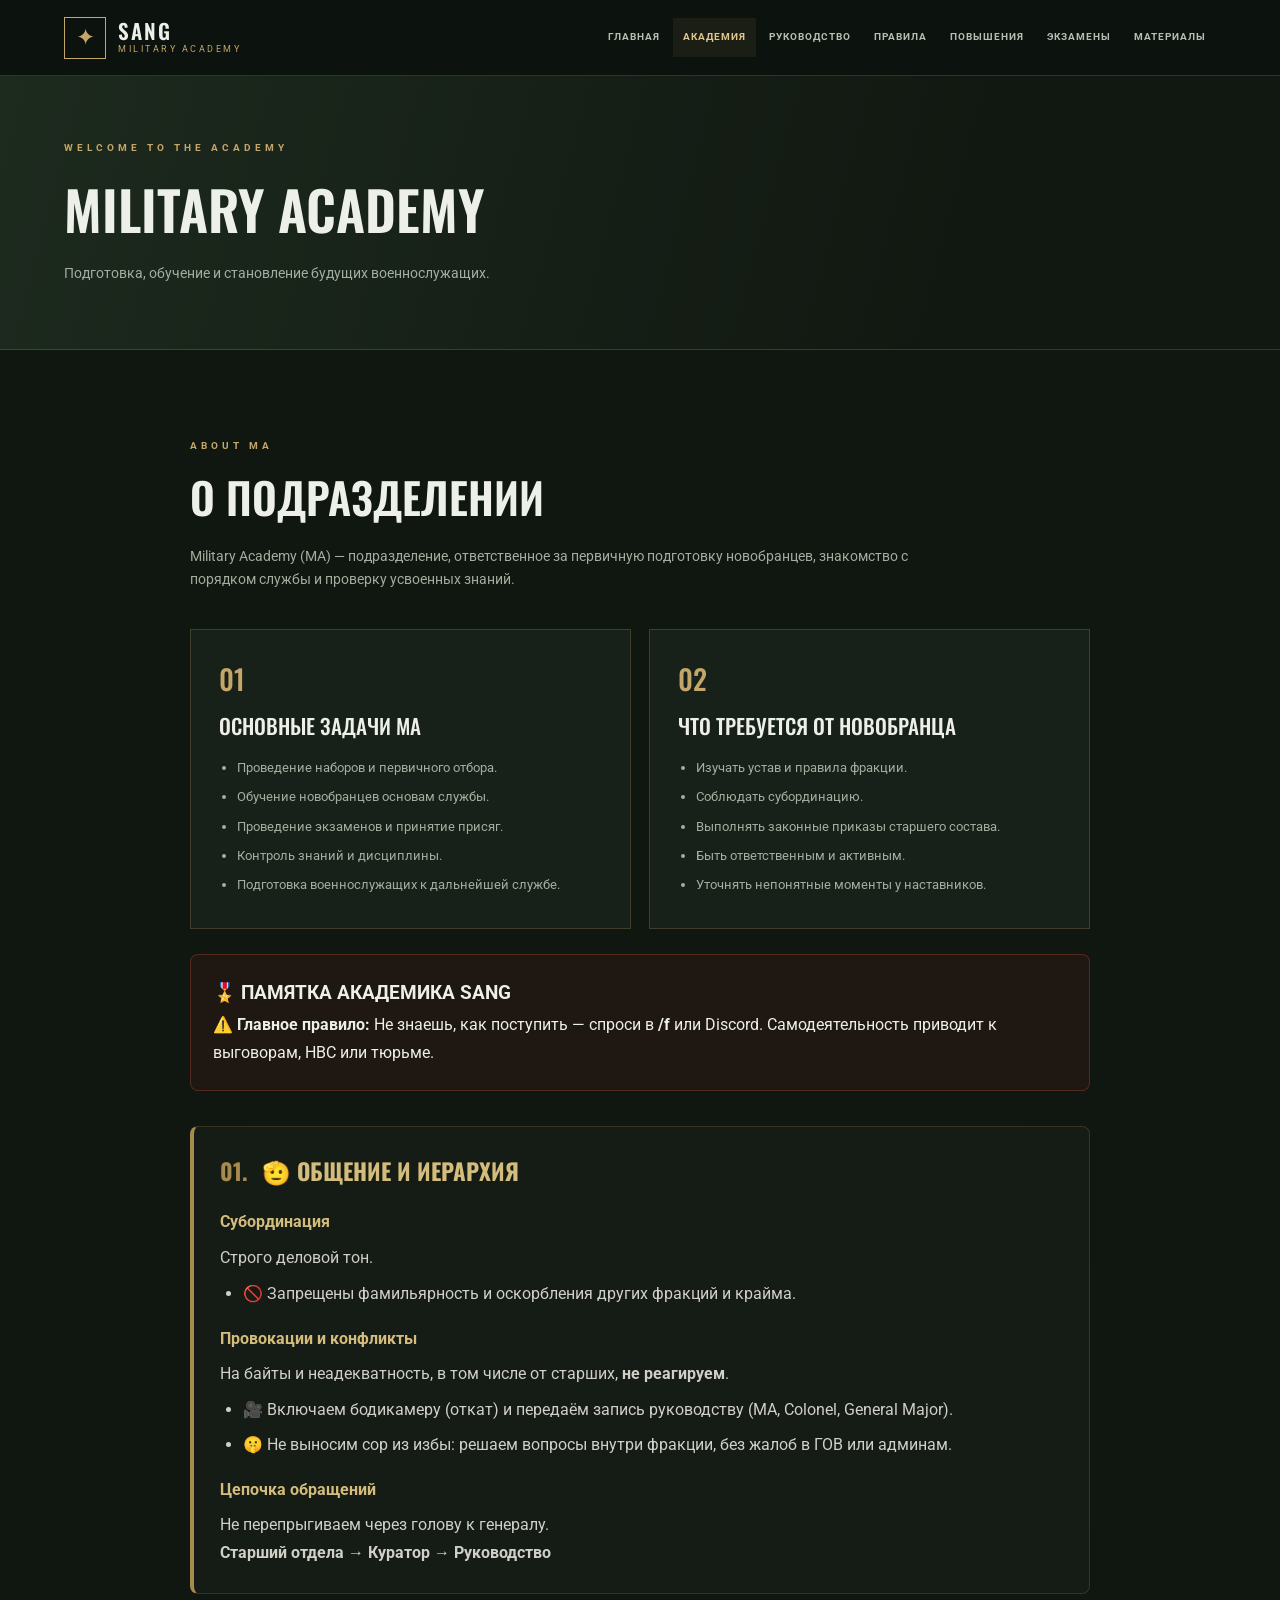
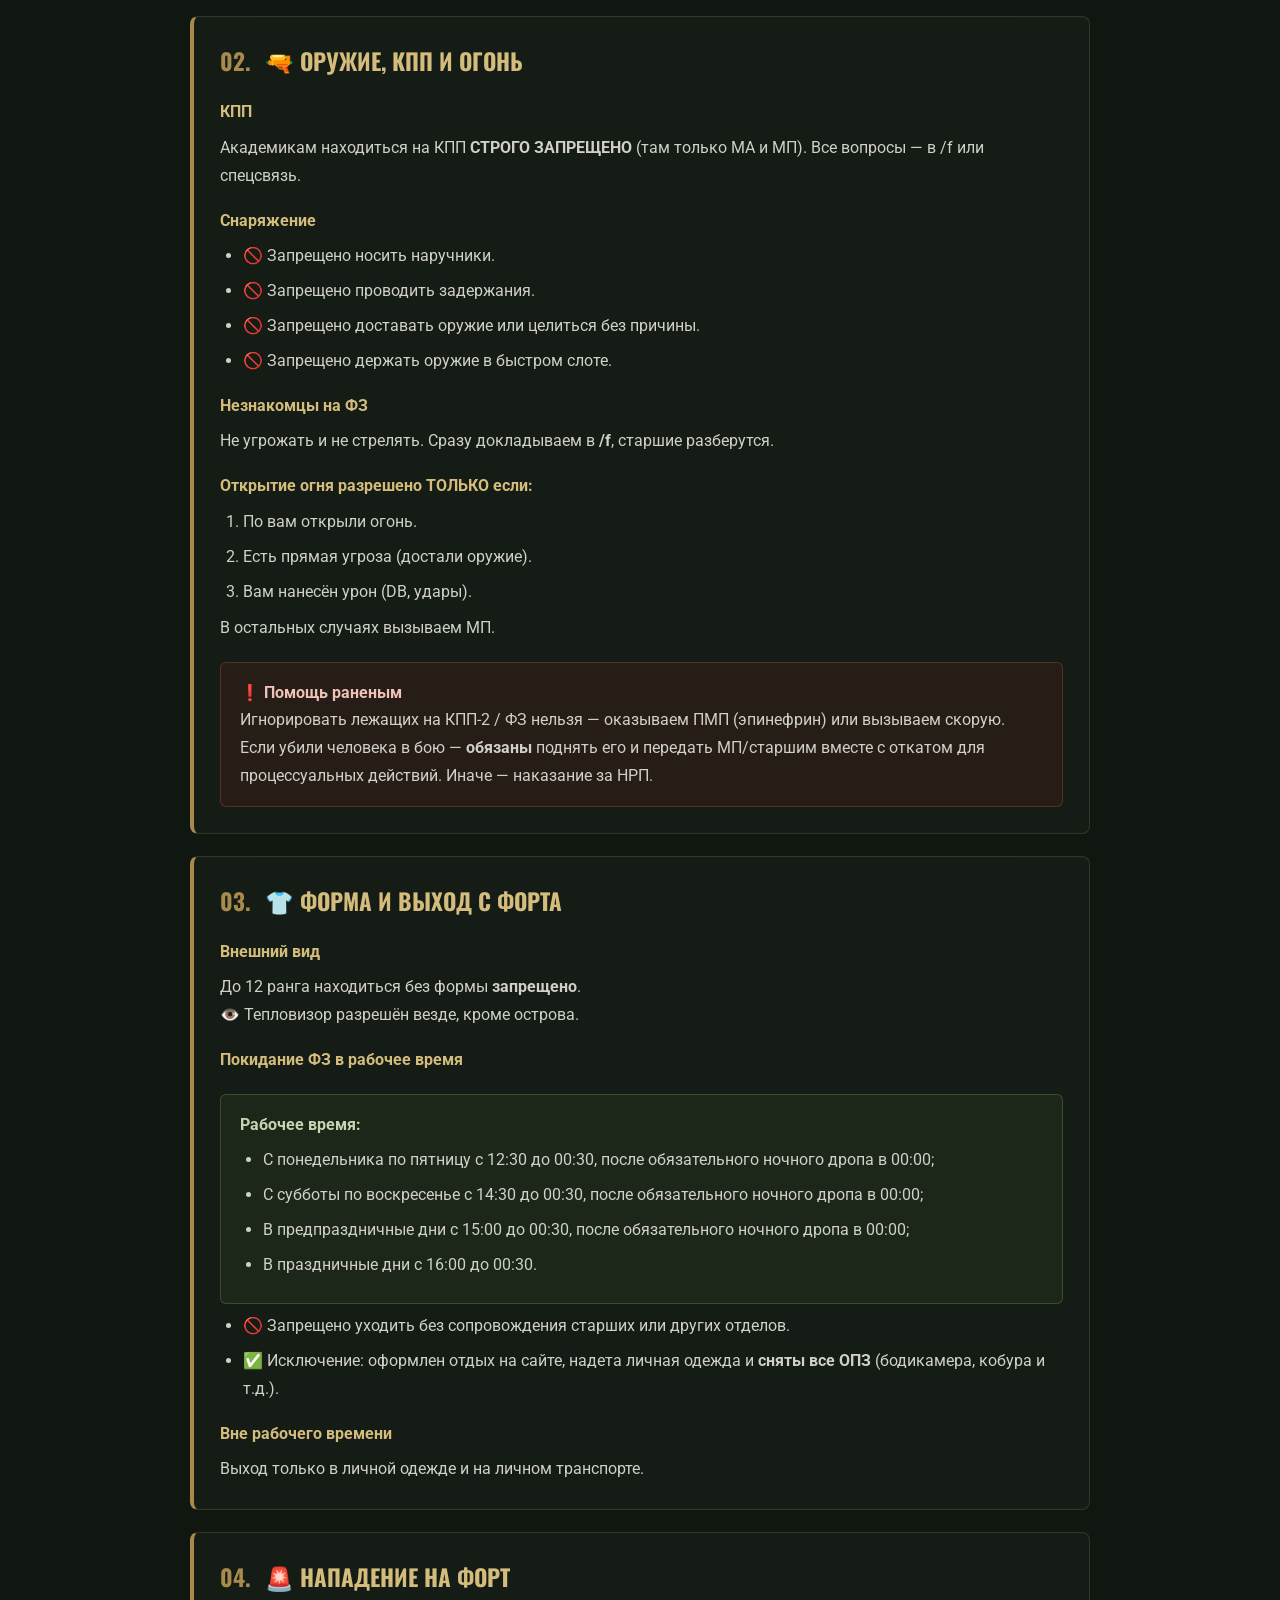
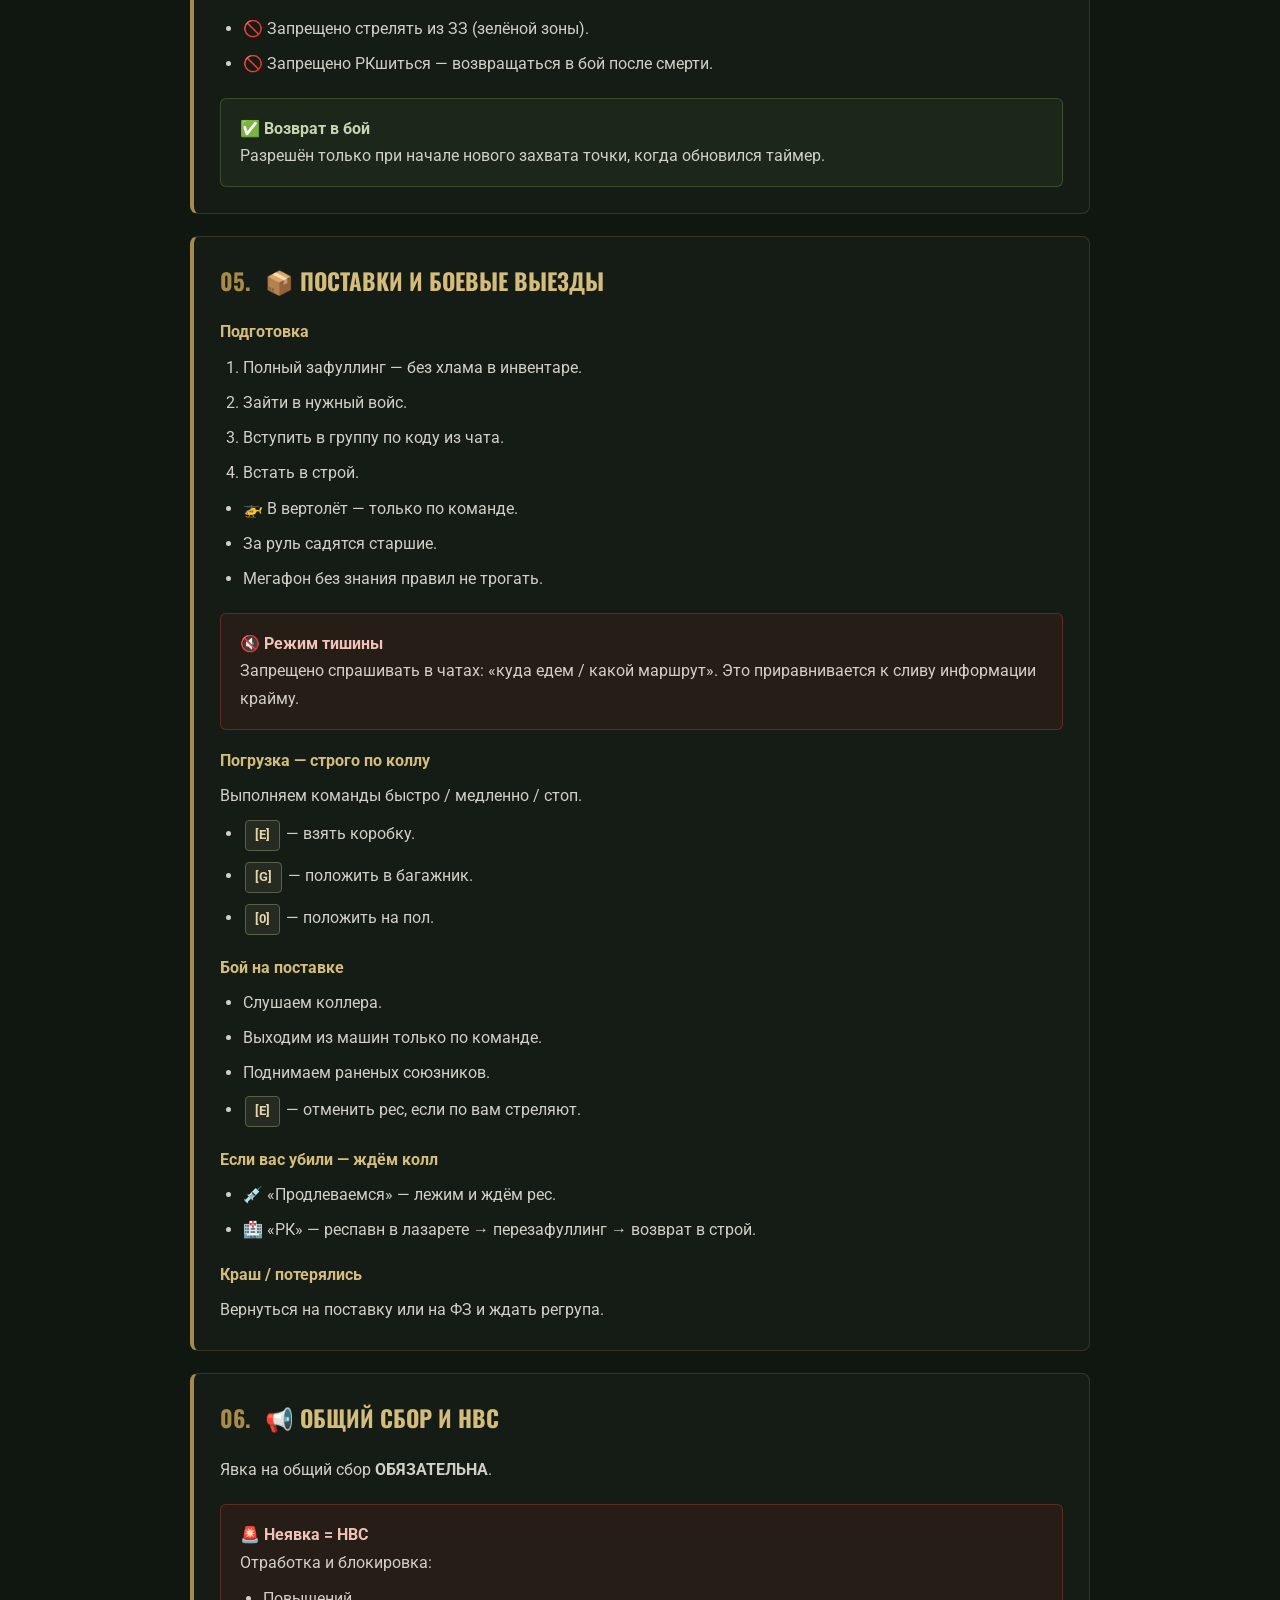
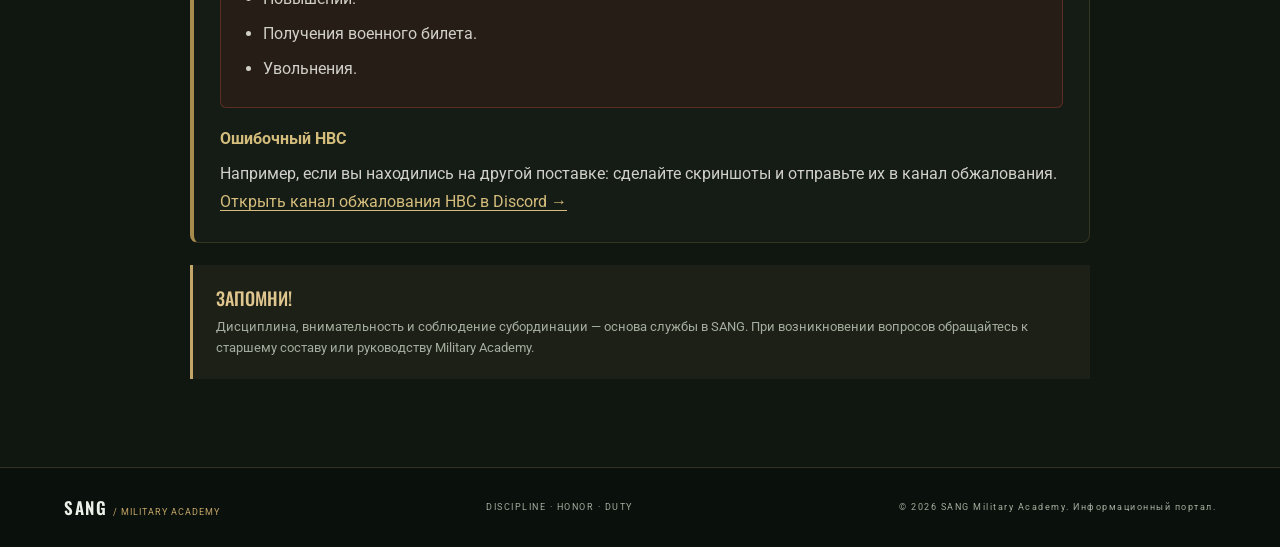
==== academy.html @ e83583e3 "Update academy.html" ====
<!DOCTYPE html>
<html lang="ru">
<head>
  <meta charset="UTF-8">
  <meta name="viewport" content="width=device-width, initial-scale=1.0">
  <meta name="theme-color" content="#111810">
  <meta name="description" content="Памятка академика Military Academy — San Andreas National Guard.">
  <title>Академия | SANG Military Academy</title>

  <link rel="preconnect" href="https://fonts.googleapis.com">
  <link rel="preconnect" href="https://fonts.gstatic.com" crossorigin>
  <link href="https://fonts.googleapis.com/css2?family=Oswald:wght@400;500;600;700&family=Roboto:wght@300;400;500;700&display=swap" rel="stylesheet">
  <link rel="stylesheet" href="style.css">

  <style>
    .academy-guide {
      display: grid;
      gap: 22px;
      margin-top: 35px;
    }

    .guide-card {
      background: rgba(255,255,255,.025);
      border: 1px solid rgba(190,160,90,.2);
      border-left: 4px solid #a68b4d;
      border-radius: 8px;
      padding: 26px;
    }

    .guide-card h3 {
      font-family: 'Oswald', sans-serif;
      font-size: 23px;
      text-transform: uppercase;
      margin: 0 0 18px;
      color: #d4bd7c;
    }

    .guide-card h4 {
      margin: 18px 0 8px;
      color: #d4bd7c;
      font-size: 16px;
    }

    .guide-card p,
    .guide-card li {
      line-height: 1.75;
      color: #d0d0c8;
    }

    .guide-card ul,
    .guide-card ol {
      padding-left: 23px;
      margin: 8px 0;
    }

    .guide-card li {
      margin-bottom: 7px;
    }

    .guide-warning {
      margin: 20px 0 0;
      padding: 16px 19px;
      border-radius: 6px;
      background: rgba(170,55,40,.12);
      border: 1px solid rgba(190,75,55,.35);
      color: #f0c3b8;
      line-height: 1.7;
    }

    .guide-success {
      background: rgba(100,135,75,.1);
      border-color: rgba(130,165,90,.3);
      color: #c7d6b2;
    }

    .guide-link {
      color: #d4bd7c;
      text-decoration: underline;
      text-underline-offset: 3px;
    }

    .guide-intro {
      margin-top: 25px;
      padding: 22px;
      background: rgba(170,55,40,.1);
      border: 1px solid rgba(190,75,55,.35);
      border-radius: 8px;
      line-height: 1.8;
    }

    .guide-number {
      display: inline-block;
      color: #a68b4d;
      font-family: 'Oswald', sans-serif;
      margin-right: 8px;
    }

    .guide-key {
      display: inline-block;
      padding: 3px 9px;
      margin: 2px;
      border-radius: 4px;
      background: #252b23;
      border: 1px solid #59604a;
      color: #e3d5a8;
      font-weight: 700;
      font-size: 13px;
    }

    @media(max-width:600px) {
      .guide-card {
        padding: 18px;
      }
      .guide-card h3 {
        font-size: 20px;
      }
    }
  </style>
</head>

<body>

<header class="site-header">
  <a class="brand" href="index.html" aria-label="SANG Military Academy — главная">
    <span class="brand-mark">✦</span>
    <span class="brand-copy">
      <strong>SANG</strong>
      <small>MILITARY ACADEMY</small>
    </span>
  </a>

  <button class="menu-toggle" id="menuToggle" aria-label="Открыть меню" aria-expanded="false">☰</button>

  <nav class="main-nav" id="mainNav" aria-label="Главная навигация">
    <a class="nav-link" href="index.html">Главная</a>
    <a class="nav-link active" href="academy.html" aria-current="page">Академия</a>
    <a class="nav-link" href="leadership.html">Руководство</a>
    <a class="nav-link" href="rules.html">Правила</a>
    <a class="nav-link" href="promotions.html">Повышения</a>
    <a class="nav-link" href="exams.html">Экзамены</a>
    <a class="nav-link" href="materials.html">Материалы</a>
  </nav>
</header>

<main>
  <section class="content-section page-section" id="academy">

    <div class="page-banner">
      <p class="eyebrow">WELCOME TO THE ACADEMY</p>
      <h2>Military Academy</h2>
      <p>Подготовка, обучение и становление будущих военнослужащих.</p>
    </div>

    <div class="section-wrap narrow">

      <div class="section-heading left">
        <p class="eyebrow">ABOUT MA</p>
        <h2>О подразделении</h2>
        <p>
          Military Academy (MA) — подразделение, ответственное за первичную
          подготовку новобранцев, знакомство с порядком службы и проверку
          усвоенных знаний.
        </p>
      </div>

      <div class="info-grid">
        <article class="info-card">
          <span class="number">01</span>
          <h3>Основные задачи MA</h3>
          <ul>
            <li>Проведение наборов и первичного отбора.</li>
            <li>Обучение новобранцев основам службы.</li>
            <li>Проведение экзаменов и принятие присяг.</li>
            <li>Контроль знаний и дисциплины.</li>
            <li>Подготовка военнослужащих к дальнейшей службе.</li>
          </ul>
        </article>

        <article class="info-card">
          <span class="number">02</span>
          <h3>Что требуется от новобранца</h3>
          <ul>
            <li>Изучать устав и правила фракции.</li>
            <li>Соблюдать субординацию.</li>
            <li>Выполнять законные приказы старшего состава.</li>
            <li>Быть ответственным и активным.</li>
            <li>Уточнять непонятные моменты у наставников.</li>
          </ul>
        </article>
      </div>

      <div class="guide-intro">
        <h3>🎖️ ПАМЯТКА АКАДЕМИКА SANG</h3>
        <p>
          <strong>⚠️ Главное правило:</strong>
          Не знаешь, как поступить — спроси в <strong>/f</strong> или Discord.
          Самодеятельность приводит к выговорам, НВС или тюрьме.
        </p>
      </div>

      <div class="academy-guide">

        <!-- 1 -->
        <article class="guide-card">
          <h3><span class="guide-number">01.</span> 🫡 Общение и иерархия</h3>

          <h4>Субординация</h4>
          <p>Строго деловой тон.</p>
          <ul>
            <li>🚫 Запрещены фамильярность и оскорбления других фракций и крайма.</li>
          </ul>

          <h4>Провокации и конфликты</h4>
          <p>На байты и неадекватность, в том числе от старших, <strong>не реагируем</strong>.</p>
          <ul>
            <li>🎥 Включаем бодикамеру (откат) и передаём запись руководству (МА, Colonel, General Major).</li>
            <li>🤫 Не выносим сор из избы: решаем вопросы внутри фракции, без жалоб в ГОВ или админам.</li>
          </ul>

          <h4>Цепочка обращений</h4>
          <p>Не перепрыгиваем через голову к генералу.</p>
          <p><strong>Старший отдела → Куратор → Руководство</strong></p>
        </article>

        <!-- 2 -->
        <article class="guide-card">
          <h3><span class="guide-number">02.</span> 🔫 Оружие, КПП и огонь</h3>

          <h4>КПП</h4>
          <p>
            Академикам находиться на КПП <strong>СТРОГО ЗАПРЕЩЕНО</strong>
            (там только МА и МП). Все вопросы — в /f или спецсвязь.
          </p>

          <h4>Снаряжение</h4>
          <ul>
            <li>🚫 Запрещено носить наручники.</li>
            <li>🚫 Запрещено проводить задержания.</li>
            <li>🚫 Запрещено доставать оружие или целиться без причины.</li>
            <li>🚫 Запрещено держать оружие в быстром слоте.</li>
          </ul>

          <h4>Незнакомцы на ФЗ</h4>
          <p>
            Не угрожать и не стрелять. Сразу докладываем в <strong>/f</strong>,
            старшие разберутся.
          </p>

          <h4>Открытие огня разрешено ТОЛЬКО если:</h4>
          <ol>
            <li>По вам открыли огонь.</li>
            <li>Есть прямая угроза (достали оружие).</li>
            <li>Вам нанесён урон (DB, удары).</li>
          </ol>
          <p>В остальных случаях вызываем МП.</p>

          <div class="guide-warning">
            <strong>❗ Помощь раненым</strong>
            <p>
              Игнорировать лежащих на КПП-2 / ФЗ нельзя — оказываем ПМП
              (эпинефрин) или вызываем скорую.
            </p>
            <p>
              Если убили человека в бою — <strong>обязаны</strong> поднять его
              и передать МП/старшим вместе с откатом для процессуальных действий.
              Иначе — наказание за НРП.
            </p>
          </div>
        </article>

        <!-- 3 -->
        <article class="guide-card">
          <h3><span class="guide-number">03.</span> 👕 Форма и выход с форта</h3>

          <h4>Внешний вид</h4>
          <p>
            До 12 ранга находиться без формы <strong>запрещено</strong>.
          </p>
          <p>👁️ Тепловизор разрешён везде, кроме острова.</p>

          <h4>Покидание ФЗ в рабочее время</h4>

<div class="guide-success guide-warning">
  <strong>Рабочее время:</strong>
  <ul class="working-hours-list">
    <li>С понедельника по пятницу с 12:30 до 00:30, после обязательного ночного дропа в 00:00;</li>
    <li>С субботы по воскресенье с 14:30 до 00:30, после обязательного ночного дропа в 00:00;</li>
    <li>В предпраздничные дни с 15:00 до 00:30, после обязательного ночного дропа в 00:00;</li>
    <li>В праздничные дни с 16:00 до 00:30.</li>
  </ul>
</div>

<ul>
  <li>🚫 Запрещено уходить без сопровождения старших или других отделов.</li>
  <li>✅ Исключение: оформлен отдых на сайте, надета личная одежда и <strong>сняты все ОПЗ</strong> (бодикамера, кобура и т.д.).</li>
</ul>

<h4>Вне рабочего времени</h4>
<p>Выход только в личной одежде и на личном транспорте.</p>
        </article>

        <!-- 4 -->
        <article class="guide-card">
          <h3><span class="guide-number">04.</span> 🚨 Нападение на форт</h3>

          <ul>
            <li>🚫 Запрещено стрелять из ЗЗ (зелёной зоны).</li>
            <li>🚫 Запрещено РКшиться — возвращаться в бой после смерти.</li>
          </ul>

          <div class="guide-success guide-warning">
            <strong>✅ Возврат в бой</strong>
            <p>
              Разрешён только при начале нового захвата точки,
              когда обновился таймер.
            </p>
          </div>
        </article>

        <!-- 5 -->
        <article class="guide-card">
          <h3><span class="guide-number">05.</span> 📦 Поставки и боевые выезды</h3>

          <h4>Подготовка</h4>
          <ol>
            <li>Полный зафуллинг — без хлама в инвентаре.</li>
            <li>Зайти в нужный войс.</li>
            <li>Вступить в группу по коду из чата.</li>
            <li>Встать в строй.</li>
          </ol>

          <ul>
            <li>🚁 В вертолёт — только по команде.</li>
            <li>За руль садятся старшие.</li>
            <li>Мегафон без знания правил не трогать.</li>
          </ul>

          <div class="guide-warning">
            <strong>🔇 Режим тишины</strong>
            <p>
              Запрещено спрашивать в чатах: «куда едем / какой маршрут».
              Это приравнивается к сливу информации крайму.
            </p>
          </div>

          <h4>Погрузка — строго по коллу</h4>
          <p>Выполняем команды быстро / медленно / стоп.</p>
          <ul>
            <li><span class="guide-key">[E]</span> — взять коробку.</li>
            <li><span class="guide-key">[G]</span> — положить в багажник.</li>
            <li><span class="guide-key">[0]</span> — положить на пол.</li>
          </ul>

          <h4>Бой на поставке</h4>
          <ul>
            <li>Слушаем коллера.</li>
            <li>Выходим из машин только по команде.</li>
            <li>Поднимаем раненых союзников.</li>
            <li><span class="guide-key">[E]</span> — отменить рес, если по вам стреляют.</li>
          </ul>

          <h4>Если вас убили — ждём колл</h4>
          <ul>
            <li>💉 «Продлеваемся» — лежим и ждём рес.</li>
            <li>
              🏥 «РК» — респавн в лазарете → перезафуллинг → возврат в строй.
            </li>
          </ul>

          <h4>Краш / потерялись</h4>
          <p>Вернуться на поставку или на ФЗ и ждать регрупа.</p>
        </article>

        <!-- 6 -->
        <article class="guide-card">
          <h3><span class="guide-number">06.</span> 📢 Общий сбор и НВС</h3>

          <p>
            Явка на общий сбор <strong>ОБЯЗАТЕЛЬНА</strong>.
          </p>

          <div class="guide-warning">
            <strong>🚨 Неявка = НВС</strong>
            <p>
              Отработка и блокировка:
            </p>
            <ul>
              <li>Повышений.</li>
              <li>Получения военного билета.</li>
              <li>Увольнения.</li>
            </ul>
          </div>

          <h4>Ошибочный НВС</h4>
          <p>
            Например, если вы находились на другой поставке:
            сделайте скриншоты и отправьте их в канал обжалования.
          </p>

          <p>
            <a
              class="guide-link"
              href="https://discord.com/channels/1514608098621526096/1514608102056529949"
              target="_blank"
              rel="noopener noreferrer"
            >
              Открыть канал обжалования НВС в Discord →
            </a>
          </p>
        </article>

      </div>

      <div class="notice">
        <strong>Запомни!</strong>
        <p>
          Дисциплина, внимательность и соблюдение субординации —
          основа службы в SANG. При возникновении вопросов обращайтесь
          к старшему составу или руководству Military Academy.
        </p>
      </div>

    </div>
  </section>
</main>

<footer class="site-footer">
  <a class="footer-brand" href="index.html">
    SANG <span>/ MILITARY ACADEMY</span>
  </a>
  <p>DISCIPLINE · HONOR · DUTY</p>
  <p class="copyright">
    © <span id="year"></span> SANG Military Academy. Информационный портал.
  </p>
</footer>

<button class="to-top" id="toTop" aria-label="Наверх">↑</button>

<script src="script.js"></script>
</body>
</html>
---- style.css ----
/* SANG Military Academy — оформление сайта */
:root {
  --bg: #101610;
  --surface: #182119;
  --surface-2: #202b21;
  --gold: #c5a66a;
  --gold-light: #dfc58e;
  --text: #edf0e9;
  --muted: #a4ad9f;
  --line: rgba(197,166,106,.22);
  --max: 1160px;
}
* { box-sizing: border-box; margin: 0; padding: 0; }
html { scroll-behavior: smooth; scroll-padding-top: 82px; }
body { background: var(--bg); color: var(--text); font-family: Roboto, Arial, sans-serif; line-height: 1.65; }
a { color: inherit; text-decoration: none; }
.site-header { height: 76px; padding: 0 max(5vw, calc((100vw - var(--max))/2)); display: flex; justify-content: space-between; align-items: center; gap: 24px; position: sticky; top: 0; z-index: 20; background: rgba(13,19,14,.96); border-bottom: 1px solid var(--line); backdrop-filter: blur(14px); }
.brand { display: flex; align-items: center; gap: 12px; flex-shrink: 0; }
.brand-mark { width: 42px; height: 42px; display: grid; place-items: center; border: 1px solid var(--gold); color: var(--gold); font-size: 23px; }
.brand-copy strong { display: block; font: 600 21px Oswald, sans-serif; letter-spacing: 2px; line-height: 1.1; }
.brand-copy small { display: block; color: var(--gold); font-size: 9px; letter-spacing: 2.5px; }
.main-nav { display: flex; align-items: center; gap: 3px; }
.nav-link { padding: 11px 10px; color: #b5beb1; font-size: 10px; font-weight: 700; letter-spacing: 1px; text-transform: uppercase; transition: .2s; }
.nav-link:hover, .nav-link.active { color: var(--gold-light); background: rgba(197,166,106,.08); }
.menu-toggle { display: none; background: transparent; color: var(--gold); border: 1px solid var(--line); padding: 8px 12px; font-size: 20px; cursor: pointer; }
.hero { min-height: 610px; position: relative; display: flex; align-items: center; padding: 90px max(8vw, calc((100vw - var(--max))/2)); overflow: hidden; background: #18231a url("https://images.unsplash.com/photo-1517976487492-5750f3195933?auto=format&fit=crop&w=2000&q=85") center 45%/cover no-repeat; }
.hero-overlay { position: absolute; inset: 0; background: linear-gradient(90deg, rgba(8,14,9,.97) 0%, rgba(8,14,9,.79) 52%, rgba(8,14,9,.3) 100%), linear-gradient(0deg, rgba(8,14,9,.55), transparent 55%); }
.hero-content { position: relative; max-width: 760px; }
.eyebrow { color: var(--gold); font-size: 10px; font-weight: 700; letter-spacing: 4px; text-transform: uppercase; }
.hero h1, .page-banner h2, .section-heading h2 { font-family: Oswald, sans-serif; font-weight: 600; text-transform: uppercase; }
.hero h1 { margin-top: 17px; font-size: clamp(43px, 7vw, 82px); line-height: 1.04; letter-spacing: 1px; }
.hero h1 span { color: var(--gold-light); }
.hero-description { max-width: 600px; margin-top: 24px; color: #c5cec2; font-size: 15px; }
.button { display: inline-flex; align-items: center; gap: 25px; margin-top: 30px; padding: 14px 21px; font-size: 11px; font-weight: 800; letter-spacing: 1px; text-transform: uppercase; transition: .2s; }
.button-gold { color: #141a13; background: var(--gold); }
.button-gold:hover { background: var(--gold-light); transform: translateY(-2px); }
.hero-bottom { position: absolute; bottom: 26px; left: max(8vw, calc((100vw - var(--max))/2)); display: flex; align-items: center; gap: 14px; color: #c6cbbb; font-size: 9px; letter-spacing: 3px; }
.hero-bottom i { width: 4px; height: 4px; border-radius: 50%; background: var(--gold); }
.section-wrap { width: min(var(--max), 90%); margin: 0 auto; padding: 88px 0; }
.section-wrap.narrow { max-width: 900px; }
.section-heading { max-width: 720px; margin: 0 auto 38px; text-align: center; }
.section-heading.left { margin-left: 0; text-align: left; }
.section-heading h2 { margin: 8px 0 12px; font-size: clamp(30px, 4vw, 43px); }
.section-heading > p:last-child { color: var(--muted); font-size: 14px; }
.feature-grid, .leader-grid { display: grid; grid-template-columns: repeat(4, 1fr); gap: 16px; }
.feature-card { min-height: 230px; padding: 24px; background: var(--surface); border: 1px solid var(--line); transition: .25s; }
.feature-card:hover { transform: translateY(-5px); border-color: var(--gold); background: var(--surface-2); }
.feature-icon { color: var(--gold); font: 500 27px Oswald, sans-serif; }
.feature-card h3, .info-card h3, .rule-row h3, .step h3, .material-item h3 { margin: 15px 0 7px; font: 500 21px Oswald, sans-serif; text-transform: uppercase; }
.feature-card p, .info-card p, .info-card li, .rule-row p, .step p, .material-item p { color: var(--muted); font-size: 13px; }
.card-arrow { display: inline-block; margin-top: 18px; color: var(--gold); font-size: 10px; font-weight: 700; letter-spacing: 1px; text-transform: uppercase; }
.quote-band { padding: 54px 20px; text-align: center; background: #1a251b; border-top: 1px solid var(--line); border-bottom: 1px solid var(--line); }
.quote-band p { font: 500 clamp(20px, 3vw, 30px) Oswald, sans-serif; letter-spacing: .5px; }
.quote-band span { display: block; margin-top: 12px; color: var(--gold); font-size: 9px; letter-spacing: 3px; }
.content-section { display: block; min-height: 65vh; }
.page-banner { padding: 64px max(5vw, calc((100vw - var(--max))/2)); background: linear-gradient(105deg, #1d2a1e, #111811 75%); border-bottom: 1px solid var(--line); }
.page-banner h2 { margin-top: 8px; font-size: clamp(36px, 5vw, 54px); }
.page-banner > p:last-child { margin-top: 8px; color: var(--muted); font-size: 14px; }
.info-grid { display: grid; grid-template-columns: repeat(2, 1fr); gap: 18px; }
.info-card { padding: 28px; background: var(--surface); border: 1px solid var(--line); }
.info-card .number { color: var(--gold); font: 500 28px Oswald, sans-serif; }
.info-card h3 { margin-top: 10px; }
.info-card ul { margin: 12px 0 0 18px; }
.info-card li { padding: 4px 0; }
.notice { margin-top: 22px; padding: 20px 23px; border-left: 3px solid var(--gold); background: rgba(197,166,106,.07); }
.notice strong { display: block; margin-bottom: 5px; color: var(--gold-light); font: 500 18px Oswald, sans-serif; text-transform: uppercase; }
.notice p { color: var(--muted); font-size: 13px; }
.leader-grid { grid-template-columns: repeat(2, 1fr); }
.leader-card { display: flex; align-items: center; min-height: 155px; background: var(--surface); border: 1px solid var(--line); }
.leader-emblem { width: 125px; align-self: stretch; display: grid; place-items: center; flex-shrink: 0; color: var(--gold); font-size: 40px; background: linear-gradient(145deg, #2b3b2c, #151e16); }
.leader-details { padding: 20px; min-width: 0; }
.rank { color: var(--gold); font-size: 9px; font-weight: 700; letter-spacing: 1.7px; text-transform: uppercase; }
.leader-details h3 { margin: 5px 0 9px; font: 500 23px Oswald, sans-serif; }
.leader-contact { color: var(--muted); font-size: 11px; }
.leader-contact span { color: #d4d9d0; }
.small-note { margin-top: 18px; color: var(--muted); font-size: 11px; }
.rules-list, .step-list { display: grid; gap: 12px; }
.rule-row, .step { display: flex; gap: 23px; padding: 23px; background: var(--surface); border: 1px solid var(--line); }
.rule-row > span, .step > span { color: var(--gold); font: 500 27px Oswald, sans-serif; }
.rule-row h3, .step h3 { margin: 0 0 5px; }
.search-label { display: block; margin-bottom: 8px; color: var(--gold); font-size: 10px; font-weight: 700; letter-spacing: 2px; text-transform: uppercase; }
.search-input { width: 100%; margin-bottom: 22px; padding: 15px 17px; color: var(--text); background: var(--surface); border: 1px solid var(--line); outline: none; font: inherit; }
.search-input:focus { border-color: var(--gold); }
.material-list { display: grid; gap: 12px; }
.material-item { padding: 23px; background: var(--surface); border: 1px solid var(--line); }
.material-item > span { color: var(--gold); font-size: 9px; letter-spacing: 2px; }
.material-item h3 { margin-top: 6px; }
.material-link { display: inline-block; margin-top: 12px; color: var(--gold-light); font-size: 11px; }
.placeholder-link { opacity: .65; cursor: default; }
.empty-state { padding: 25px; color: var(--muted); text-align: center; }
.site-footer { display: flex; justify-content: space-between; align-items: center; gap: 18px; padding: 27px max(5vw, calc((100vw - var(--max))/2)); background: #0a100b; border-top: 1px solid var(--line); color: var(--muted); font-size: 9px; letter-spacing: 1.5px; }
.footer-brand { color: var(--text); font: 600 17px Oswald, sans-serif; }
.footer-brand span { color: var(--gold); font: 9px Roboto, sans-serif; letter-spacing: 1px; }
.to-top { position: fixed; right: 22px; bottom: 22px; width: 42px; height: 42px; border: 1px solid var(--gold); color: var(--gold); background: #172018; font-size: 20px; cursor: pointer; opacity: 0; pointer-events: none; transition: .2s; }
.to-top.visible { opacity: 1; pointer-events: auto; }
@media (max-width: 1000px) { .main-nav { gap: 0; } .nav-link { padding: 10px 7px; font-size: 9px; } .feature-grid { grid-template-columns: repeat(2, 1fr); } }
@media (max-width: 760px) {
  .site-header { height: 68px; padding: 0 5%; }
  .menu-toggle { display: block; }
  .main-nav { display: none; position: absolute; top: 68px; left: 0; right: 0; padding: 12px 5% 18px; flex-direction: column; align-items: stretch; background: #101810; border-bottom: 1px solid var(--line); }
  .main-nav.open { display: flex; }
  .nav-link { padding: 12px; font-size: 11px; }
  .hero { min-height: 560px; padding: 75px 7%; background-position: 58% center; }
  .hero-overlay { background: linear-gradient(90deg, rgba(8,14,9,.96), rgba(8,14,9,.7)); }
  .hero-bottom { left: 7%; }
  .section-wrap { padding: 65px 0; }
  .page-banner { padding: 48px 7%; }
  .info-grid, .leader-grid { grid-template-columns: 1fr; }
  .site-footer { align-items: flex-start; flex-direction: column; padding: 25px 7%; }
}
@media (max-width: 460px) { .feature-grid { grid-template-columns: 1fr; } .feature-card { min-height: auto; } .leader-emblem { width: 88px; } .leader-details { padding: 15px; } .leader-details h3 { font-size: 20px; } }
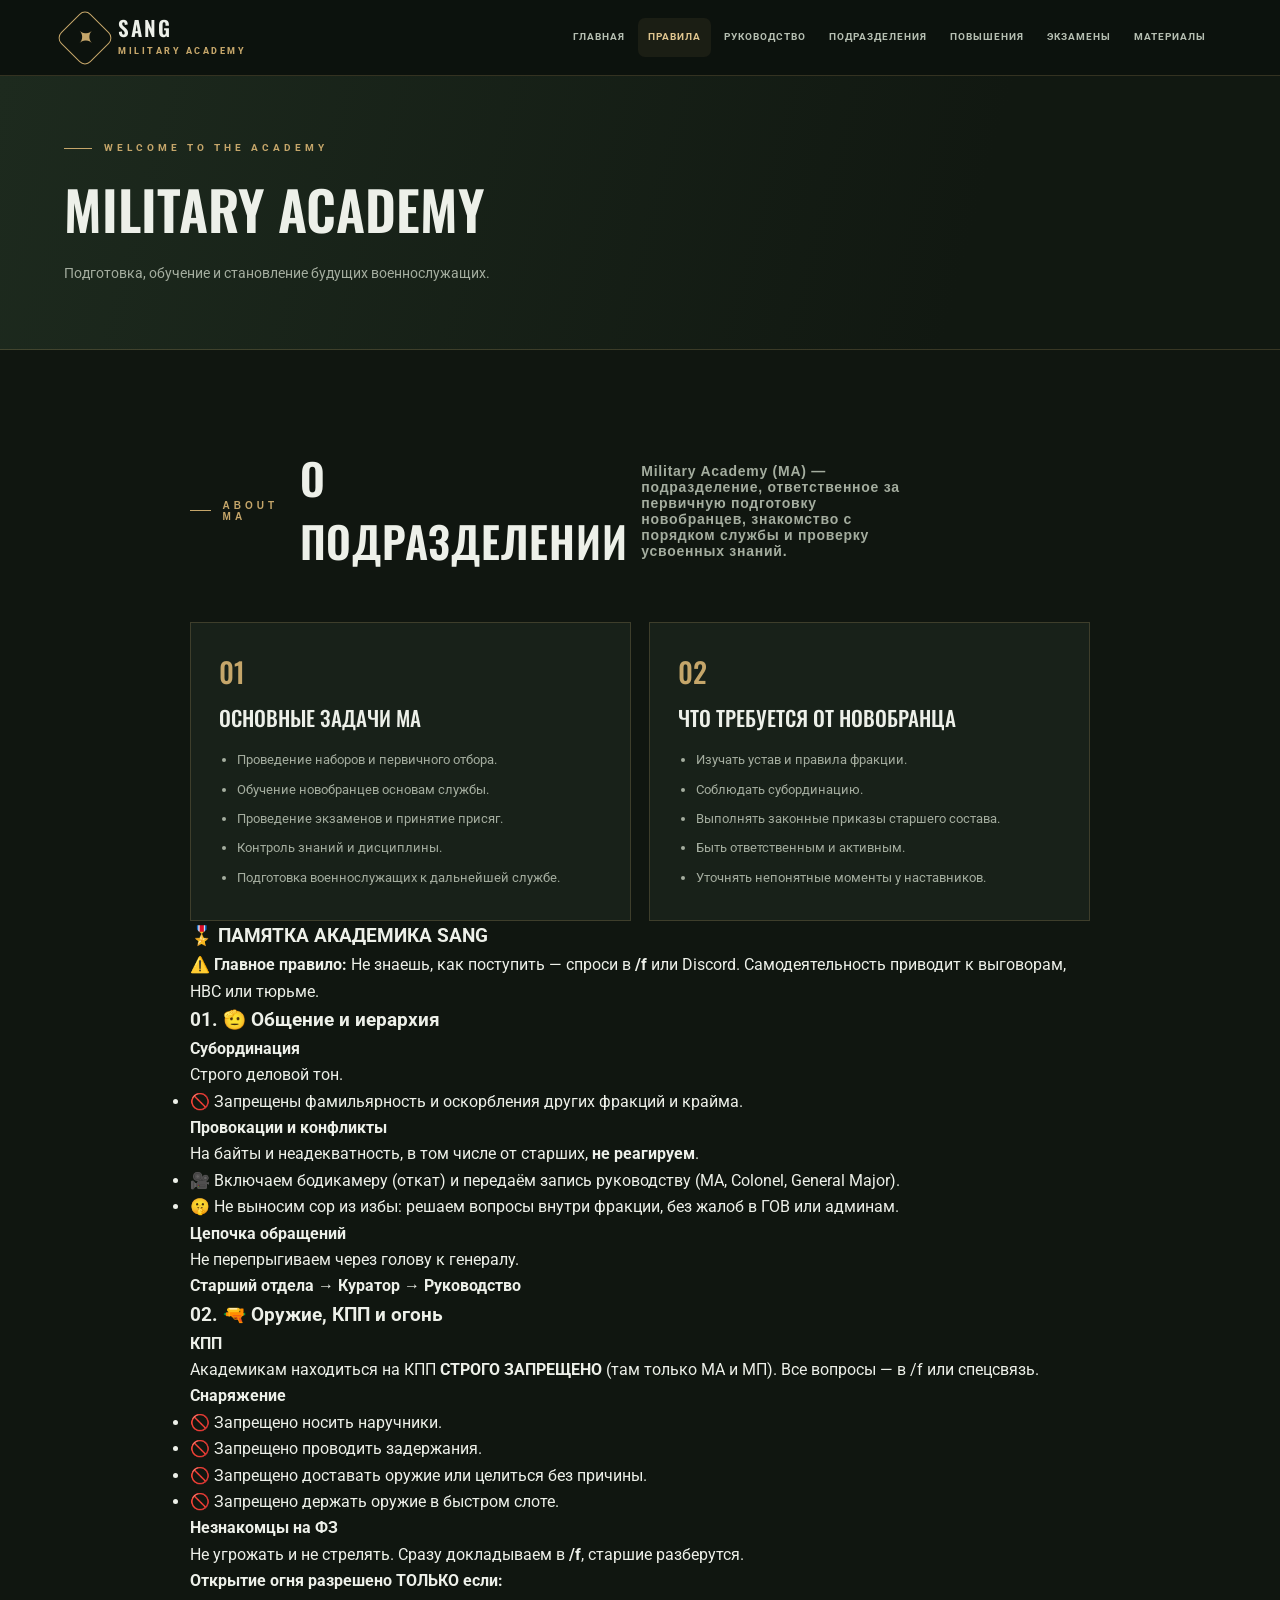
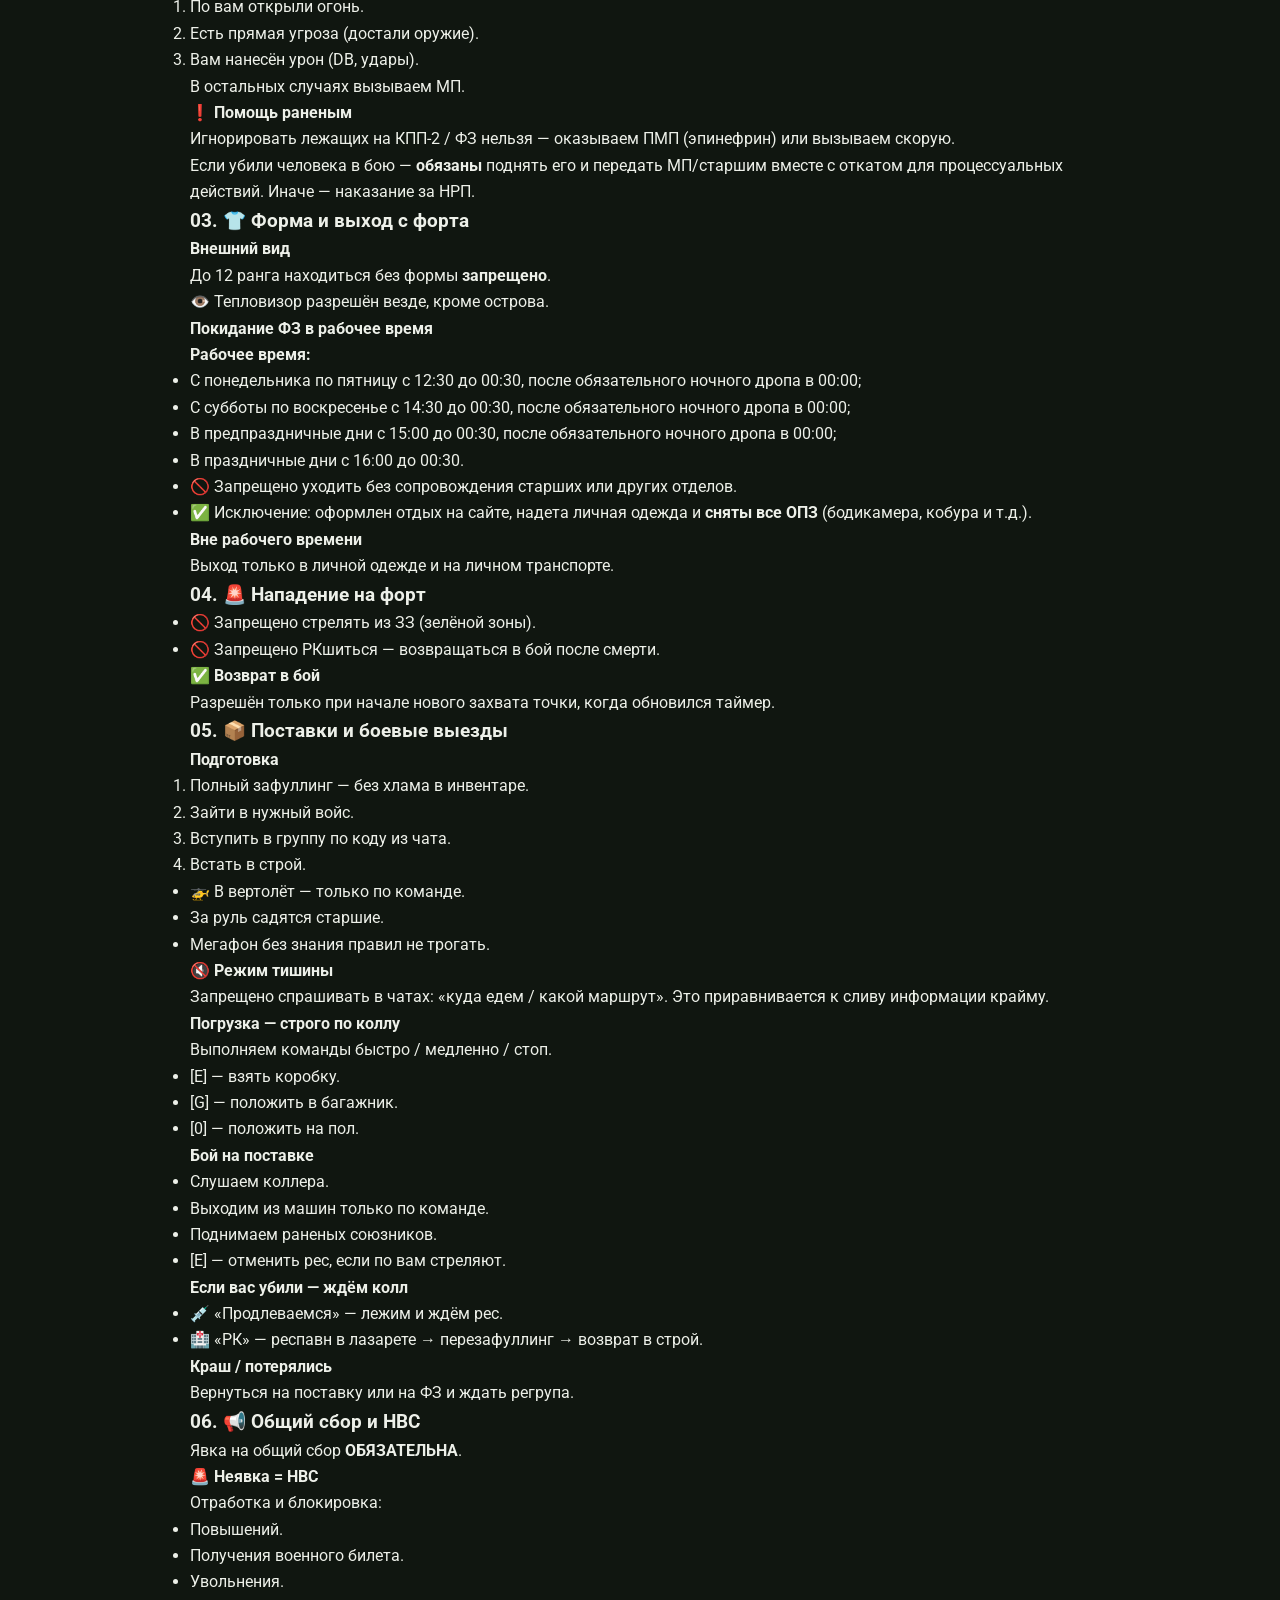
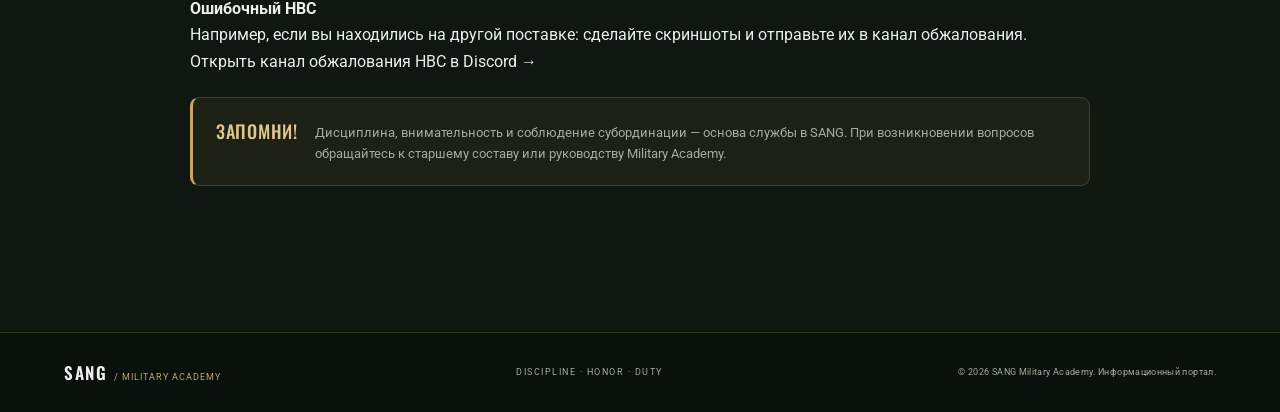
==== commit af78736c: "Update academy.html" ====
--- a/academy.html
+++ b/academy.html
@@ -1,148 +1,673 @@
-
 <!DOCTYPE html>
 <html lang="ru">
 <head>
   <meta charset="UTF-8">
   <meta name="viewport" content="width=device-width, initial-scale=1.0">
+  <meta name="theme-color" content="#101610">
+  <meta name="description" content="Памятка академика Military Academy — San Andreas National Guard.">
+  <title>Памятка SANG — Military Academy</title>
+
+  <link rel="preconnect" href="https://fonts.googleapis.com">
+  <link rel="preconnect" href="https://fonts.gstatic.com" crossorigin>
+  <link href="https://fonts.googleapis.com/css2?family=Barlow+Condensed:wght@500;600;700;800&family=Manrope:wght@400;500;600;700;800&display=swap" rel="stylesheet">
+
+  <style>
+    :root {
+      --bg: #0b100c;
+      --panel: #121a13;
+      --panel-2: #172017;
+      --line: rgba(190, 164, 102, .19);
+      --gold: #c5a665;
+      --gold-bright: #e2c783;
+      --text: #f0f0e9;
+      --muted: #a4aa9d;
+      --green: #788b62;
+      --red: #c47c68;
+      --radius: 13px;
+      --max: 1180px;
+    }
+
+    * {
+      box-sizing: border-box;
+    }
+
+    html {
+      scroll-behavior: smooth;
+    }
+
+    body {
+      margin: 0;
+      color: var(--text);
+      background:
+        radial-gradient(ellipse at 78% 0%, rgba(117, 133, 83, .13), transparent 34rem),
+        radial-gradient(ellipse at 0% 55%, rgba(181, 147, 79, .055), transparent 32rem),
+        var(--bg);
+      font-family: "Manrope", sans-serif;
+      line-height: 1.6;
+    }
+
+    a {
+      color: inherit;
+      text-decoration: none;
+    }
+
+    button {
+      font: inherit;
+    }
+
+    /* HEADER */
+
+    .site-header {
+      position: sticky;
+      top: 0;
+      z-index: 20;
+      background: rgba(11, 16, 12, .88);
+      border-bottom: 1px solid var(--line);
+      backdrop-filter: blur(18px);
+    }
+
+    .header-inner {
+      width: min(var(--max), calc(100% - 44px));
+      min-height: 78px;
+      margin: auto;
+      display: flex;
+      align-items: center;
+      justify-content: space-between;
+      gap: 30px;
+    }
+
+    .brand {
+      display: flex;
+      align-items: center;
+      gap: 12px;
+      flex-shrink: 0;
+    }
+
+    .brand-mark {
+      width: 42px;
+      height: 42px;
+      display: grid;
+      place-items: center;
+      border: 1px solid rgba(197,166,101,.55);
+      color: var(--gold-bright);
+      font-size: 20px;
+      transform: rotate(45deg);
+      border-radius: 8px;
+    }
+
+    .brand-mark span {
+      transform: rotate(-45deg);
+    }
+
+    .brand-copy strong {
+      display: block;
+      font: 800 25px/1 "Barlow Condensed", sans-serif;
+      letter-spacing: .13em;
+    }
+
+    .brand-copy small {
+      display: block;
+      margin-top: 5px;
+      color: var(--gold);
+      font-size: 9px;
+      font-weight: 800;
+      letter-spacing: .24em;
+    }
+
+    .main-nav {
+      display: flex;
+      align-items: center;
+      gap: 5px;
+    }
+
+    .nav-link {
+      color: #aeb4a8;
+      font-size: 12px;
+      font-weight: 700;
+      padding: 10px 12px;
+      border-radius: 7px;
+      transition: .2s ease;
+    }
+
+    .nav-link:hover,
+    .nav-link.active {
+      color: var(--gold-bright);
+      background: rgba(197,166,101,.09);
+    }
+
+    .menu-toggle {
+      display: none;
+      border: 1px solid var(--line);
+      background: var(--panel);
+      color: var(--gold-bright);
+      border-radius: 8px;
+      padding: 8px 12px;
+      cursor: pointer;
+    }
+
+    /* MAIN */
+
+    .container {
+      width: min(var(--max), calc(100% - 44px));
+      margin: auto;
+    }
+
+    .hero {
+      padding: 76px 0 36px;
+      position: relative;
+    }
+
+    .eyebrow {
+      display: flex;
+      align-items: center;
+      gap: 12px;
+      color: var(--gold);
+      font-size: 10px;
+      font-weight: 800;
+      letter-spacing: .28em;
+      text-transform: uppercase;
+    }
+
+    .eyebrow:before {
+      content: "";
+      width: 28px;
+      height: 1px;
+      background: var(--gold);
+    }
+
+    h1 {
+      margin: 16px 0 12px;
+      font: 700 clamp(42px, 6vw, 66px)/.98 "Barlow Condensed", sans-serif;
+      letter-spacing: .015em;
+    }
+
+    h1 span {
+      color: var(--gold-bright);
+    }
+
+    .subtitle {
+      max-width: 690px;
+      margin: 0;
+      color: #b8beb1;
+      font-size: 14px;
+    }
+
+    .hero-meta {
+      display: flex;
+      gap: 10px;
+      flex-wrap: wrap;
+      margin-top: 27px;
+    }
+
+    .meta-chip {
+      display: inline-flex;
+      align-items: center;
+      gap: 8px;
+      padding: 7px 11px;
+      color: #c3c9bb;
+      border: 1px solid var(--line);
+      border-radius: 5px;
+      background: rgba(255,255,255,.02);
+      font-size: 10px;
+      font-weight: 800;
+      letter-spacing: .08em;
+      text-transform: uppercase;
+    }
+
+    .meta-chip b {
+      color: var(--gold-bright);
+      font-size: 13px;
+    }
+
+    /* NOTICE */
+
+    .notice {
+      display: flex;
+      gap: 17px;
+      align-items: flex-start;
+      margin: 26px 0 58px;
+      padding: 21px 24px;
+      border: 1px solid rgba(197,166,101,.25);
+      border-left: 3px solid var(--gold);
+      border-radius: 9px;
+      background: linear-gradient(
+        100deg,
+        rgba(197,166,101,.10),
+        rgba(197,166,101,.025)
+      );
+    }
+
+    .notice-icon {
+      width: 34px;
+      height: 34px;
+      display: grid;
+      place-items: center;
+      flex: 0 0 34px;
+      border-radius: 8px;
+      color: var(--gold-bright);
+      background: rgba(197,166,101,.13);
+      font-size: 17px;
+    }
+
+    .notice strong {
+      display: block;
+      color: var(--gold-bright);
+      font: 600 19px "Barlow Condensed", sans-serif;
+      text-transform: uppercase;
+      letter-spacing: .04em;
+    }
+
+    .notice p {
+      margin: 4px 0 0;
+      color: #b7bcae;
+      font-size: 12px;
+    }
+
+    /* DOCUMENTS */
+
+    .section-heading {
+      display: flex;
+      align-items: center;
+      gap: 14px;
+      margin: 0 0 23px;
+      font: 600 30px "Barlow Condensed", sans-serif;
+      letter-spacing: .025em;
+    }
+
+    .section-heading span {
+      display: inline-grid;
+      place-items: center;
+      width: 43px;
+      height: 37px;
+      color: var(--gold-bright);
+      border: 1px solid rgba(197,166,101,.42);
+      border-radius: 6px;
+      font-size: 19px;
+      background: rgba(197,166,101,.07);
+    }
+
+    .documents {
+      display: grid;
+      grid-template-columns: repeat(2, minmax(0,1fr));
+      gap: 16px;
+    }
+
+    .document-card {
+      position: relative;
+      overflow: hidden;
+      padding: 25px;
+      border: 1px solid var(--line);
+      border-radius: var(--radius);
+      background: linear-gradient(
+        145deg,
+        rgba(24,34,25,.96),
+        rgba(16,23,17,.96)
+      );
+      transition:
+        transform .22s ease,
+        border-color .22s ease,
+        background .22s ease;
+    }
+
+    .document-card:hover {
+      transform: translateY(-3px);
+      border-color: rgba(197,166,101,.48);
+    }
+
+    .document-card:before {
+      content: "";
+      position: absolute;
+      right: -38px;
+      top: -52px;
+      width: 150px;
+      height: 150px;
+      border: 1px solid rgba(197,166,101,.08);
+      border-radius: 50%;
+      box-shadow:
+        0 0 0 18px rgba(197,166,101,.018),
+        0 0 0 38px rgba(197,166,101,.012);
+      pointer-events: none;
+    }
+
+    .document-card:first-child {
+      grid-column: 1 / -1;
+    }
+
+    .card-top {
+      display: flex;
+      justify-content: space-between;
+      align-items: center;
+      gap: 12px;
+    }
+
+    .card-number {
+      color: #8f9a84;
+      font-size: 9px;
+      font-weight: 800;
+      letter-spacing: .19em;
+    }
+
+    .card-tag {
+      color: var(--gold-bright);
+      border: 1px solid rgba(197,166,101,.35);
+      background: rgba(197,166,101,.08);
+      padding: 4px 9px;
+      border-radius: 4px;
+      font-size: 9px;
+      font-weight: 800;
+      letter-spacing: .09em;
+      text-transform: uppercase;
+    }
+
+    .document-card h3 {
+      margin: 16px 0 7px;
+      font: 600 25px "Barlow Condensed", sans-serif;
+    }
+
+    .card-description {
+      max-width: 760px;
+      margin: 0;
+      color: var(--muted);
+      font-size: 12px;
+    }
+
+    .document-links {
+      display: grid;
+      grid-template-columns: repeat(2, minmax(0,1fr));
+      gap: 8px;
+      margin-top: 21px;
+    }
+
+    .document-link,
+    .missing-link {
+      display: flex;
+      align-items: center;
+      justify-content: space-between;
+      gap: 12px;
+      min-height: 43px;
+      padding: 10px 12px;
+      border-radius: 6px;
+      border: 1px solid rgba(255,255,255,.065);
+      background: rgba(255,255,255,.025);
+      color: #d1d5ca;
+      font-size: 11px;
+      font-weight: 600;
+      transition: .2s ease;
+    }
+
+    .document-link:hover {
+      color: var(--gold-bright);
+      border-color: rgba(197,166,101,.35);
+      background: rgba(197,166,101,.07);
+      transform: translateX(2px);
+    }
+
+    .arrow {
+      color: var(--gold);
+      font-size: 15px;
+      flex-shrink: 0;
+    }
+
+    .missing-link {
+      color: #899184;
+      border-style: dashed;
+    }
+
+    /* REMINDER */
+
+    .reminder {
+      margin: 22px 0 70px;
+      padding: 18px 21px;
+      border-radius: 8px;
+      border: 1px solid rgba(120,139,98,.28);
+      background: rgba(120,139,98,.08);
+      color: #c4cdb9;
+      font-size: 12px;
+    }
+
+    .reminder strong {
+      color: #d6e1c7;
+    }
+
+    /* FOOTER */
+
+    .site-footer {
+      border-top: 1px solid var(--line);
+      background: rgba(5,9,6,.48);
+    }
+
+    .footer-inner {
+      width: min(var(--max), calc(100% - 44px));
+      min-height: 94px;
+      margin: auto;
+      display: flex;
+      align-items: center;
+      justify-content: space-between;
+      gap: 20px;
+    }
+
+    .footer-brand {
+      font: 700 23px "Barlow Condensed", sans-serif;
+      letter-spacing: .1em;
+    }
+
+    .footer-brand span {
+      color: var(--gold);
+      font: 600 9px "Manrope", sans-serif;
+      letter-spacing: .14em;
+    }
+
+    .footer-inner p {
+      margin: 0;
+      color: #8e9788;
+      font-size: 9px;
+      letter-spacing: .16em;
+    }
+
+    .copyright {
+      text-align: right;
+      letter-spacing: .04em !important;
+    }
+
+    /* BACK TO TOP */
+
+    .to-top {
+      position: fixed;
+      right: 24px;
+      bottom: 24px;
+      width: 42px;
+      height: 42px;
+      display: grid;
+      place-items: center;
+      border: 1px solid rgba(197,166,101,.45);
+      border-radius: 8px;
+      color: var(--gold-bright);
+      background: #182019;
+      cursor: pointer;
+      opacity: 0;
+      pointer-events: none;
+      transform: translateY(8px);
+      transition: .2s;
+    }
+
+    .to-top.visible {
+      opacity: 1;
+      pointer-events: auto;
+      transform: none;
+    }
+
+    /* RESPONSIVE */
+
+    @media (max-width: 980px) {
+      .main-nav {
+        gap: 0;
+      }
+
+      .nav-link {
+        padding: 9px 8px;
+        font-size: 11px;
+      }
+
+      .header-inner {
+        gap: 15px;
+      }
+    }
+
+    @media (max-width: 780px) {
+      .header-inner {
+        min-height: 70px;
+      }
+
+      .menu-toggle {
+        display: block;
+      }
+
+      .main-nav {
+        display: none;
+        position: absolute;
+        top: 69px;
+        left: 0;
+        right: 0;
+        padding: 12px 22px 18px;
+        flex-direction: column;
+        align-items: stretch;
+        background: rgba(11,16,12,.98);
+        border-bottom: 1px solid var(--line);
+      }
+
+      .main-nav.open {
+        display: flex;
+      }
+
+      .nav-link {
+        padding: 12px;
+        font-size: 12px;
+      }
+
+      .hero {
+        padding-top: 55px;
+      }
+
+      .documents {
+        grid-template-columns: 1fr;
+      }
+
+      .document-card:first-child {
+        grid-column: auto;
+      }
+
+      .footer-inner {
+        padding: 22px 0;
+        flex-wrap: wrap;
+      }
+
+      .copyright {
+        text-align: left;
+        width: 100%;
+      }
+    }
+
+    @media (max-width: 560px) {
+      .container,
+      .header-inner,
+      .footer-inner {
+        width: min(100% - 30px, var(--max));
+      }
+
+      .hero {
+        padding-top: 43px;
+      }
+
+      h1 {
+        font-size: 48px;
+      }
+
+      .subtitle {
+        font-size: 12px;
+      }
+
+      .notice {
+        padding: 17px;
+        margin-bottom: 43px;
+      }
+
+      .section-heading {
+        font-size: 26px;
+      }
+
+      .document-card {
+        padding: 19px;
+      }
+
+      .document-links {
+        grid-template-columns: 1fr;
+      }
+
+      .document-card h3 {
+        font-size: 23px;
+      }
+
+      .footer-inner p {
+        width: 100%;
+      }
+    }
+
+    @media (prefers-reduced-motion: reduce) {
+      *,
+      *:before,
+      *:after {
+        scroll-behavior: auto !important;
+        transition: none !important;
+      }
+    }
+  </style>
+</head>
+
+<html lang="ru">
+<head>
+  <meta charset="UTF-8">
+  <meta name="viewport" content="width=device-width, initial-scale=1.0">
   <meta name="theme-color" content="#111810">
-  <meta name="description" content="Памятка академика Military Academy — San Andreas National Guard.">
-  <title>Академия | SANG Military Academy</title>
-
+  <meta name="description" content="Информационный портал Military Academy — San Andreas National Guard.">
+  <title>Руководство | SANG Military Academy</title>
   <link rel="preconnect" href="https://fonts.googleapis.com">
   <link rel="preconnect" href="https://fonts.gstatic.com" crossorigin>
   <link href="https://fonts.googleapis.com/css2?family=Oswald:wght@400;500;600;700&family=Roboto:wght@300;400;500;700&display=swap" rel="stylesheet">
   <link rel="stylesheet" href="style.css">
-
-  <style>
-    .academy-guide {
-      display: grid;
-      gap: 22px;
-      margin-top: 35px;
-    }
-
-    .guide-card {
-      background: rgba(255,255,255,.025);
-      border: 1px solid rgba(190,160,90,.2);
-      border-left: 4px solid #a68b4d;
-      border-radius: 8px;
-      padding: 26px;
-    }
-
-    .guide-card h3 {
-      font-family: 'Oswald', sans-serif;
-      font-size: 23px;
-      text-transform: uppercase;
-      margin: 0 0 18px;
-      color: #d4bd7c;
-    }
-
-    .guide-card h4 {
-      margin: 18px 0 8px;
-      color: #d4bd7c;
-      font-size: 16px;
-    }
-
-    .guide-card p,
-    .guide-card li {
-      line-height: 1.75;
-      color: #d0d0c8;
-    }
-
-    .guide-card ul,
-    .guide-card ol {
-      padding-left: 23px;
-      margin: 8px 0;
-    }
-
-    .guide-card li {
-      margin-bottom: 7px;
-    }
-
-    .guide-warning {
-      margin: 20px 0 0;
-      padding: 16px 19px;
-      border-radius: 6px;
-      background: rgba(170,55,40,.12);
-      border: 1px solid rgba(190,75,55,.35);
-      color: #f0c3b8;
-      line-height: 1.7;
-    }
-
-    .guide-success {
-      background: rgba(100,135,75,.1);
-      border-color: rgba(130,165,90,.3);
-      color: #c7d6b2;
-    }
-
-    .guide-link {
-      color: #d4bd7c;
-      text-decoration: underline;
-      text-underline-offset: 3px;
-    }
-
-    .guide-intro {
-      margin-top: 25px;
-      padding: 22px;
-      background: rgba(170,55,40,.1);
-      border: 1px solid rgba(190,75,55,.35);
-      border-radius: 8px;
-      line-height: 1.8;
-    }
-
-    .guide-number {
-      display: inline-block;
-      color: #a68b4d;
-      font-family: 'Oswald', sans-serif;
-      margin-right: 8px;
-    }
-
-    .guide-key {
-      display: inline-block;
-      padding: 3px 9px;
-      margin: 2px;
-      border-radius: 4px;
-      background: #252b23;
-      border: 1px solid #59604a;
-      color: #e3d5a8;
-      font-weight: 700;
-      font-size: 13px;
-    }
-
-    @media(max-width:600px) {
-      .guide-card {
-        padding: 18px;
-      }
-      .guide-card h3 {
-        font-size: 20px;
-      }
-    }
-  </style>
 </head>
-
 <body>
-
-<header class="site-header">
-  <a class="brand" href="index.html" aria-label="SANG Military Academy — главная">
-    <span class="brand-mark">✦</span>
-    <span class="brand-copy">
-      <strong>SANG</strong>
-      <small>MILITARY ACADEMY</small>
-    </span>
-  </a>
-
-  <button class="menu-toggle" id="menuToggle" aria-label="Открыть меню" aria-expanded="false">☰</button>
-
-  <nav class="main-nav" id="mainNav" aria-label="Главная навигация">
-    <a class="nav-link" href="index.html">Главная</a>
-    <a class="nav-link active" href="academy.html" aria-current="page">Академия</a>
-    <a class="nav-link" href="leadership.html">Руководство</a>
-    <a class="nav-link" href="rules.html">Правила</a>
-    <a class="nav-link" href="promotions.html">Повышения</a>
-    <a class="nav-link" href="exams.html">Экзамены</a>
-    <a class="nav-link" href="materials.html">Материалы</a>
-  </nav>
-</header>
-
+  <header class="site-header">
+    <a class="brand" href="index.html" aria-label="SANG Military Academy — главная">
+      <span class="brand-mark">✦</span>
+      <span class="brand-copy"><strong>SANG</strong><small>MILITARY ACADEMY</small></span>
+    </a>
+    <button class="menu-toggle" id="menuToggle" aria-label="Открыть меню" aria-expanded="false">☰</button>
+    <nav class="main-nav" id="mainNav">
+  <a class="nav-link" href="index.html">Главная</a>
+  <a class="nav-link" href="academy.html">Правила</a>
+  <a class="nav-link" href="leadership.html">Руководство</a>
+  <a class="nav-link" href="rules.html">Подразделения</a>
+  <a class="nav-link" href="promotions.html">Повышения</a>
+  <a class="nav-link" href="exams.html">Экзамены</a>
+  <a class="nav-link" href="materials.html">Материалы</a>
+</nav>
+
+<script>
+  const currentPage = window.location.pathname
+    .split("/")
+    .pop() || "index.html";
+
+  document.querySelectorAll(".nav-link").forEach(link => {
+    const linkPage = link.getAttribute("href");
+
+    if (linkPage === currentPage) {
+      link.classList.add("active");
+    } else {
+      link.classList.remove("active");
+    }
+  });
+</script>
+  </header>
 <main>
   <section class="content-section page-section" id="academy">
 
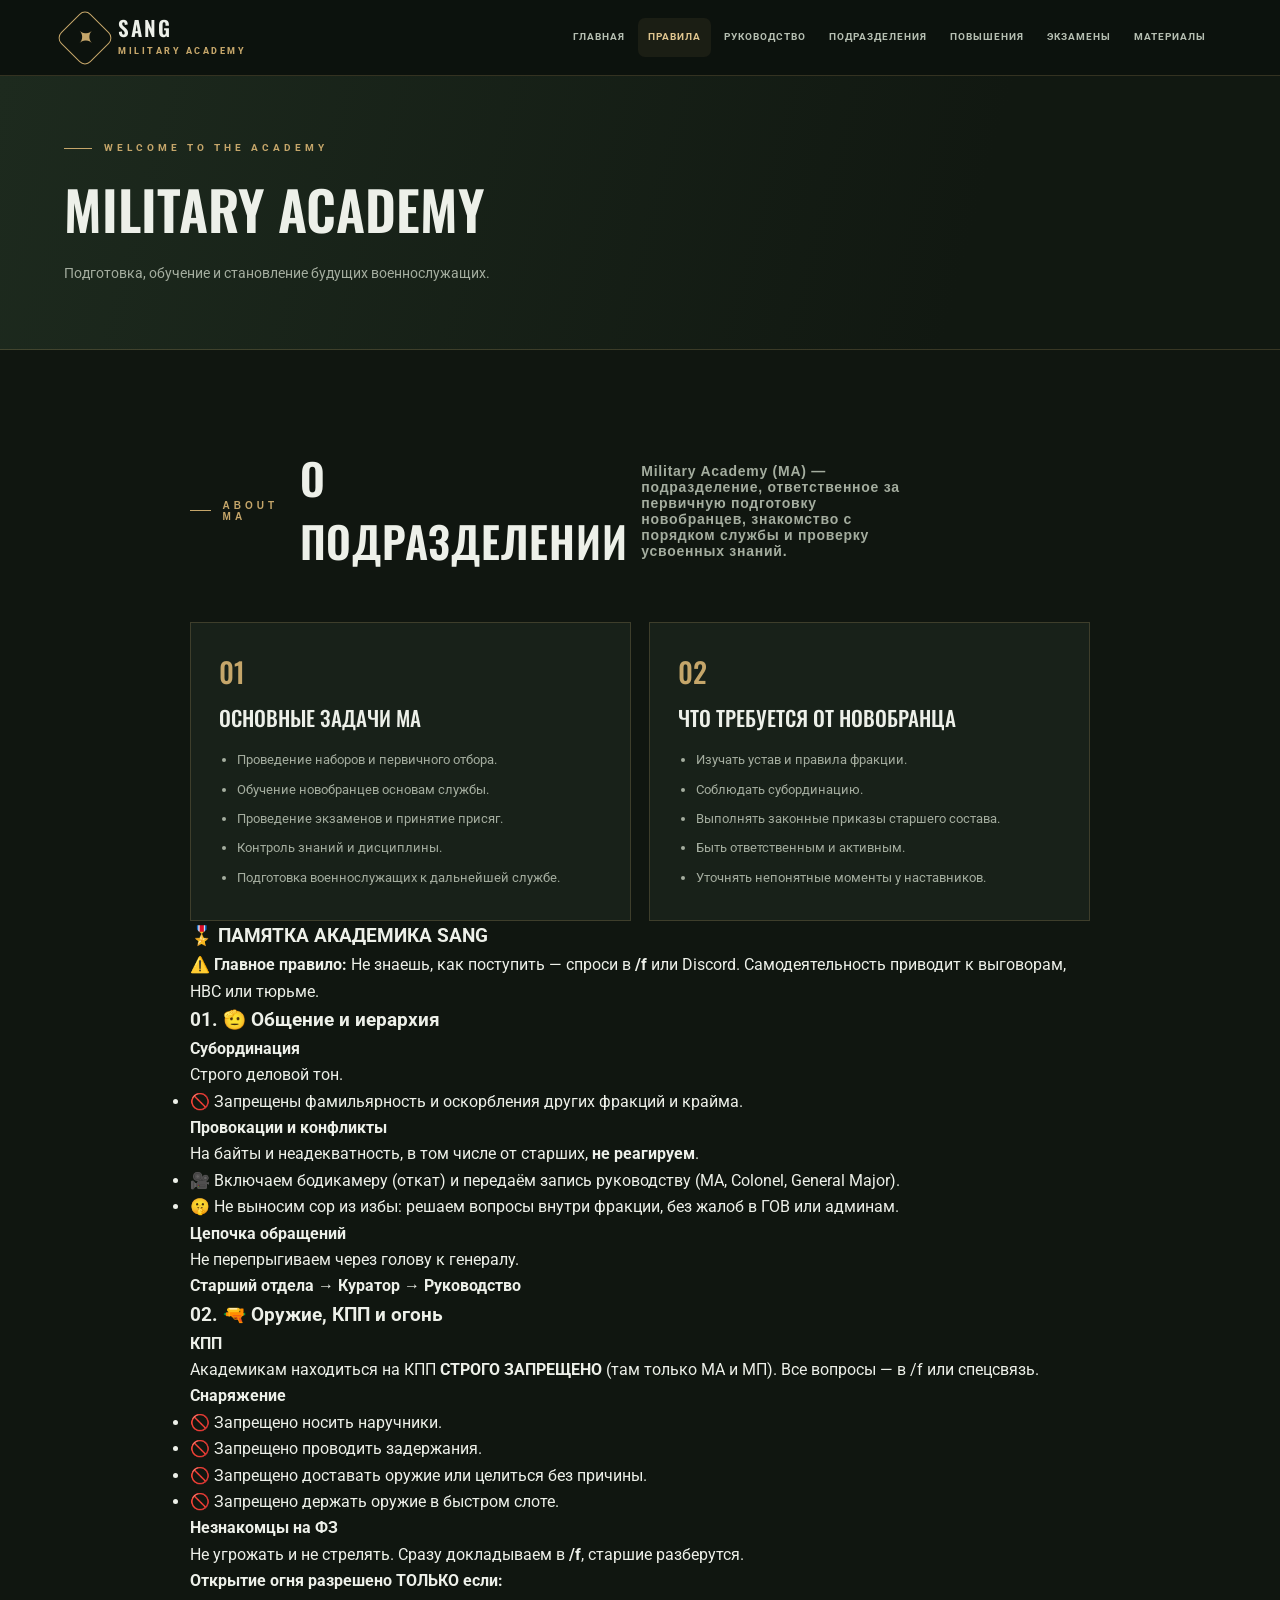
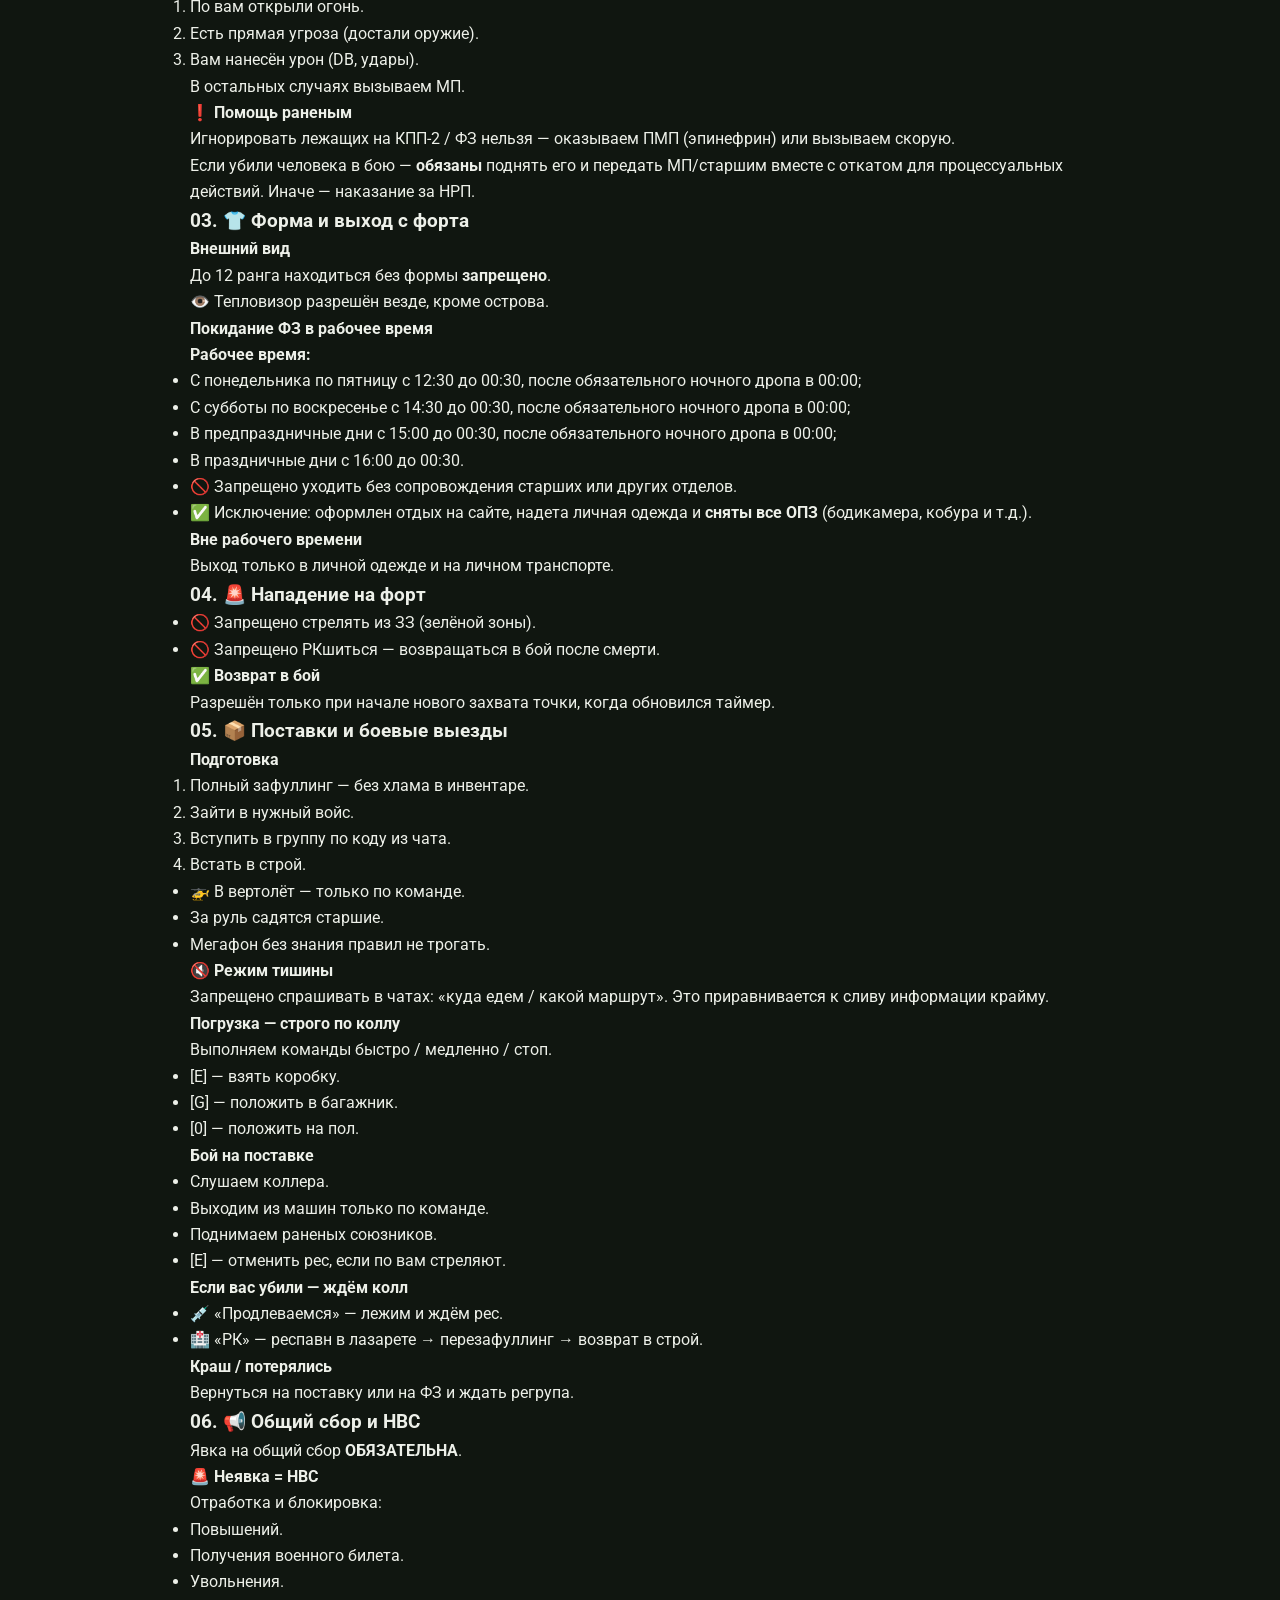
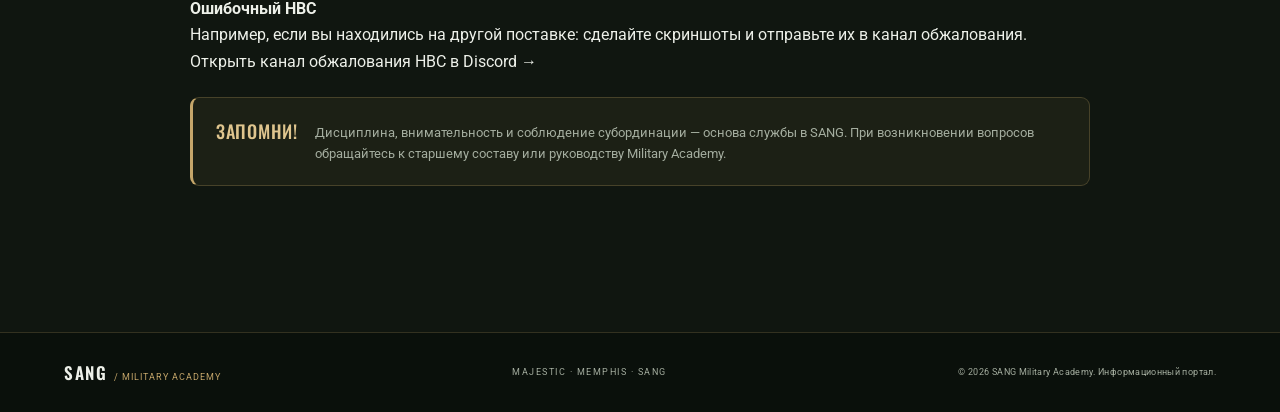
==== commit 5e2bff2e: "Update academy.html" ====
--- a/academy.html
+++ b/academy.html
@@ -6,11 +6,9 @@
   <meta name="theme-color" content="#101610">
   <meta name="description" content="Памятка академика Military Academy — San Andreas National Guard.">
   <title>Памятка SANG — Military Academy</title>
-
   <link rel="preconnect" href="https://fonts.googleapis.com">
   <link rel="preconnect" href="https://fonts.gstatic.com" crossorigin>
   <link href="https://fonts.googleapis.com/css2?family=Barlow+Condensed:wght@500;600;700;800&family=Manrope:wght@400;500;600;700;800&display=swap" rel="stylesheet">
-
   <style>
     :root {
       --bg: #0b100c;
@@ -26,15 +24,12 @@
       --radius: 13px;
       --max: 1180px;
     }
-
     * {
       box-sizing: border-box;
     }
-
     html {
       scroll-behavior: smooth;
     }
-
     body {
       margin: 0;
       color: var(--text);
@@ -45,18 +40,14 @@
       font-family: "Manrope", sans-serif;
       line-height: 1.6;
     }
-
     a {
       color: inherit;
       text-decoration: none;
     }
-
     button {
       font: inherit;
     }
-
     /* HEADER */
-
     .site-header {
       position: sticky;
       top: 0;
@@ -65,7 +56,6 @@
       border-bottom: 1px solid var(--line);
       backdrop-filter: blur(18px);
     }
-
     .header-inner {
       width: min(var(--max), calc(100% - 44px));
       min-height: 78px;
@@ -75,14 +65,12 @@
       justify-content: space-between;
       gap: 30px;
     }
-
     .brand {
       display: flex;
       align-items: center;
       gap: 12px;
       flex-shrink: 0;
     }
-
     .brand-mark {
       width: 42px;
       height: 42px;
@@ -94,17 +82,14 @@
       transform: rotate(45deg);
       border-radius: 8px;
     }
-
     .brand-mark span {
       transform: rotate(-45deg);
     }
-
     .brand-copy strong {
       display: block;
       font: 800 25px/1 "Barlow Condensed", sans-serif;
       letter-spacing: .13em;
     }
-
     .brand-copy small {
       display: block;
       margin-top: 5px;
@@ -113,13 +98,11 @@
       font-weight: 800;
       letter-spacing: .24em;
     }
-
     .main-nav {
       display: flex;
       align-items: center;
       gap: 5px;
     }
-
     .nav-link {
       color: #aeb4a8;
       font-size: 12px;
@@ -128,13 +111,11 @@
       border-radius: 7px;
       transition: .2s ease;
     }
-
     .nav-link:hover,
     .nav-link.active {
       color: var(--gold-bright);
       background: rgba(197,166,101,.09);
     }
-
     .menu-toggle {
       display: none;
       border: 1px solid var(--line);
@@ -144,19 +125,15 @@
       padding: 8px 12px;
       cursor: pointer;
     }
-
     /* MAIN */
-
     .container {
       width: min(var(--max), calc(100% - 44px));
       margin: auto;
     }
-
     .hero {
       padding: 76px 0 36px;
       position: relative;
     }
-
     .eyebrow {
       display: flex;
       align-items: center;
@@ -167,38 +144,32 @@
       letter-spacing: .28em;
       text-transform: uppercase;
     }
-
     .eyebrow:before {
       content: "";
       width: 28px;
       height: 1px;
       background: var(--gold);
     }
-
     h1 {
       margin: 16px 0 12px;
       font: 700 clamp(42px, 6vw, 66px)/.98 "Barlow Condensed", sans-serif;
       letter-spacing: .015em;
     }
-
     h1 span {
       color: var(--gold-bright);
     }
-
     .subtitle {
       max-width: 690px;
       margin: 0;
       color: #b8beb1;
       font-size: 14px;
     }
-
     .hero-meta {
       display: flex;
       gap: 10px;
       flex-wrap: wrap;
       margin-top: 27px;
     }
-
     .meta-chip {
       display: inline-flex;
       align-items: center;
@@ -213,14 +184,11 @@
       letter-spacing: .08em;
       text-transform: uppercase;
     }
-
     .meta-chip b {
       color: var(--gold-bright);
       font-size: 13px;
     }
-
     /* NOTICE */
-
     .notice {
       display: flex;
       gap: 17px;
@@ -236,7 +204,6 @@
         rgba(197,166,101,.025)
       );
     }
-
     .notice-icon {
       width: 34px;
       height: 34px;
@@ -248,7 +215,6 @@
       background: rgba(197,166,101,.13);
       font-size: 17px;
     }
-
     .notice strong {
       display: block;
       color: var(--gold-bright);
@@ -256,15 +222,12 @@
       text-transform: uppercase;
       letter-spacing: .04em;
     }
-
     .notice p {
       margin: 4px 0 0;
       color: #b7bcae;
       font-size: 12px;
     }
-
     /* DOCUMENTS */
-
     .section-heading {
       display: flex;
       align-items: center;
@@ -273,7 +236,6 @@
       font: 600 30px "Barlow Condensed", sans-serif;
       letter-spacing: .025em;
     }
-
     .section-heading span {
       display: inline-grid;
       place-items: center;
@@ -285,13 +247,11 @@
       font-size: 19px;
       background: rgba(197,166,101,.07);
     }
-
     .documents {
       display: grid;
       grid-template-columns: repeat(2, minmax(0,1fr));
       gap: 16px;
     }
-
     .document-card {
       position: relative;
       overflow: hidden;
@@ -308,12 +268,10 @@
         border-color .22s ease,
         background .22s ease;
     }
-
     .document-card:hover {
       transform: translateY(-3px);
       border-color: rgba(197,166,101,.48);
     }
-
     .document-card:before {
       content: "";
       position: absolute;
@@ -328,25 +286,21 @@
         0 0 0 38px rgba(197,166,101,.012);
       pointer-events: none;
     }
-
     .document-card:first-child {
       grid-column: 1 / -1;
     }
-
     .card-top {
       display: flex;
       justify-content: space-between;
       align-items: center;
       gap: 12px;
     }
-
     .card-number {
       color: #8f9a84;
       font-size: 9px;
       font-weight: 800;
       letter-spacing: .19em;
     }
-
     .card-tag {
       color: var(--gold-bright);
       border: 1px solid rgba(197,166,101,.35);
@@ -358,19 +312,16 @@
       letter-spacing: .09em;
       text-transform: uppercase;
     }
-
     .document-card h3 {
       margin: 16px 0 7px;
       font: 600 25px "Barlow Condensed", sans-serif;
     }
-
     .card-description {
       max-width: 760px;
       margin: 0;
       color: var(--muted);
       font-size: 12px;
     }
-
     .document-links {
       display: grid;
       grid-template-columns: repeat(2, minmax(0,1fr));
@@ -394,27 +345,22 @@
       font-weight: 600;
       transition: .2s ease;
     }
-
     .document-link:hover {
       color: var(--gold-bright);
       border-color: rgba(197,166,101,.35);
       background: rgba(197,166,101,.07);
       transform: translateX(2px);
     }
-
     .arrow {
       color: var(--gold);
       font-size: 15px;
       flex-shrink: 0;
     }
-
     .missing-link {
       color: #899184;
       border-style: dashed;
     }
-
     /* REMINDER */
-
     .reminder {
       margin: 22px 0 70px;
       padding: 18px 21px;
@@ -424,18 +370,14 @@
       color: #c4cdb9;
       font-size: 12px;
     }
-
     .reminder strong {
       color: #d6e1c7;
     }
-
     /* FOOTER */
-
     .site-footer {
       border-top: 1px solid var(--line);
       background: rgba(5,9,6,.48);
     }
-
     .footer-inner {
       width: min(var(--max), calc(100% - 44px));
       min-height: 94px;
@@ -445,32 +387,26 @@
       justify-content: space-between;
       gap: 20px;
     }
-
     .footer-brand {
       font: 700 23px "Barlow Condensed", sans-serif;
       letter-spacing: .1em;
     }
-
     .footer-brand span {
       color: var(--gold);
       font: 600 9px "Manrope", sans-serif;
       letter-spacing: .14em;
     }
-
     .footer-inner p {
       margin: 0;
       color: #8e9788;
       font-size: 9px;
       letter-spacing: .16em;
     }
-
     .copyright {
       text-align: right;
       letter-spacing: .04em !important;
     }
-
     /* BACK TO TOP */
-
     .to-top {
       position: fixed;
       right: 24px;
@@ -489,39 +425,31 @@
       transform: translateY(8px);
       transition: .2s;
     }
-
     .to-top.visible {
       opacity: 1;
       pointer-events: auto;
       transform: none;
     }
-
     /* RESPONSIVE */
-
     @media (max-width: 980px) {
       .main-nav {
         gap: 0;
       }
-
       .nav-link {
         padding: 9px 8px;
         font-size: 11px;
       }
-
       .header-inner {
         gap: 15px;
       }
     }
-
     @media (max-width: 780px) {
       .header-inner {
         min-height: 70px;
       }
-
       .menu-toggle {
         display: block;
       }
-
       .main-nav {
         display: none;
         position: absolute;
@@ -534,84 +462,66 @@
         background: rgba(11,16,12,.98);
         border-bottom: 1px solid var(--line);
       }
-
       .main-nav.open {
         display: flex;
       }
-
       .nav-link {
         padding: 12px;
         font-size: 12px;
       }
-
       .hero {
         padding-top: 55px;
       }
-
       .documents {
         grid-template-columns: 1fr;
       }
-
       .document-card:first-child {
         grid-column: auto;
       }
-
       .footer-inner {
         padding: 22px 0;
         flex-wrap: wrap;
       }
-
       .copyright {
         text-align: left;
         width: 100%;
       }
     }
-
     @media (max-width: 560px) {
       .container,
       .header-inner,
       .footer-inner {
         width: min(100% - 30px, var(--max));
       }
-
       .hero {
         padding-top: 43px;
       }
-
       h1 {
         font-size: 48px;
       }
-
       .subtitle {
         font-size: 12px;
       }
-
       .notice {
         padding: 17px;
         margin-bottom: 43px;
       }
-
       .section-heading {
         font-size: 26px;
       }
-
       .document-card {
         padding: 19px;
       }
-
       .document-links {
         grid-template-columns: 1fr;
       }
-
       .document-card h3 {
         font-size: 23px;
       }
-
       .footer-inner p {
         width: 100%;
       }
     }
-
     @media (prefers-reduced-motion: reduce) {
       *,
       *:before,
@@ -622,7 +532,6 @@
     }
   </style>
 </head>
-
 <html lang="ru">
 <head>
   <meta charset="UTF-8">
@@ -651,12 +560,10 @@
   <a class="nav-link" href="exams.html">Экзамены</a>
   <a class="nav-link" href="materials.html">Материалы</a>
 </nav>
-
 <script>
   const currentPage = window.location.pathname
     .split("/")
     .pop() || "index.html";
-
   document.querySelectorAll(".nav-link").forEach(link => {
     const linkPage = link.getAttribute("href");
 
@@ -945,23 +852,16 @@
           к старшему составу или руководству Military Academy.
         </p>
       </div>
-
-    </div>
-  </section>
-</main>
-
-<footer class="site-footer">
-  <a class="footer-brand" href="index.html">
-    SANG <span>/ MILITARY ACADEMY</span>
-  </a>
-  <p>DISCIPLINE · HONOR · DUTY</p>
-  <p class="copyright">
-    © <span id="year"></span> SANG Military Academy. Информационный портал.
-  </p>
-</footer>
-
-<button class="to-top" id="toTop" aria-label="Наверх">↑</button>
-
-<script src="script.js"></script>
+   </div>
+      </div>
+    </section>
+  </main>
+  <footer class="site-footer">
+    <a class="footer-brand" href="index.html">SANG <span>/ MILITARY ACADEMY</span></a>
+    <p>MAJESTIC · MEMPHIS · SANG</p>
+    <p class="copyright">© <span id="year"></span> SANG Military Academy. Информационный портал.</p>
+  </footer>
+  <button class="to-top" id="toTop" aria-label="Наверх">↑</button>
+  <script src="script.js"></script>
 </body>
 </html>
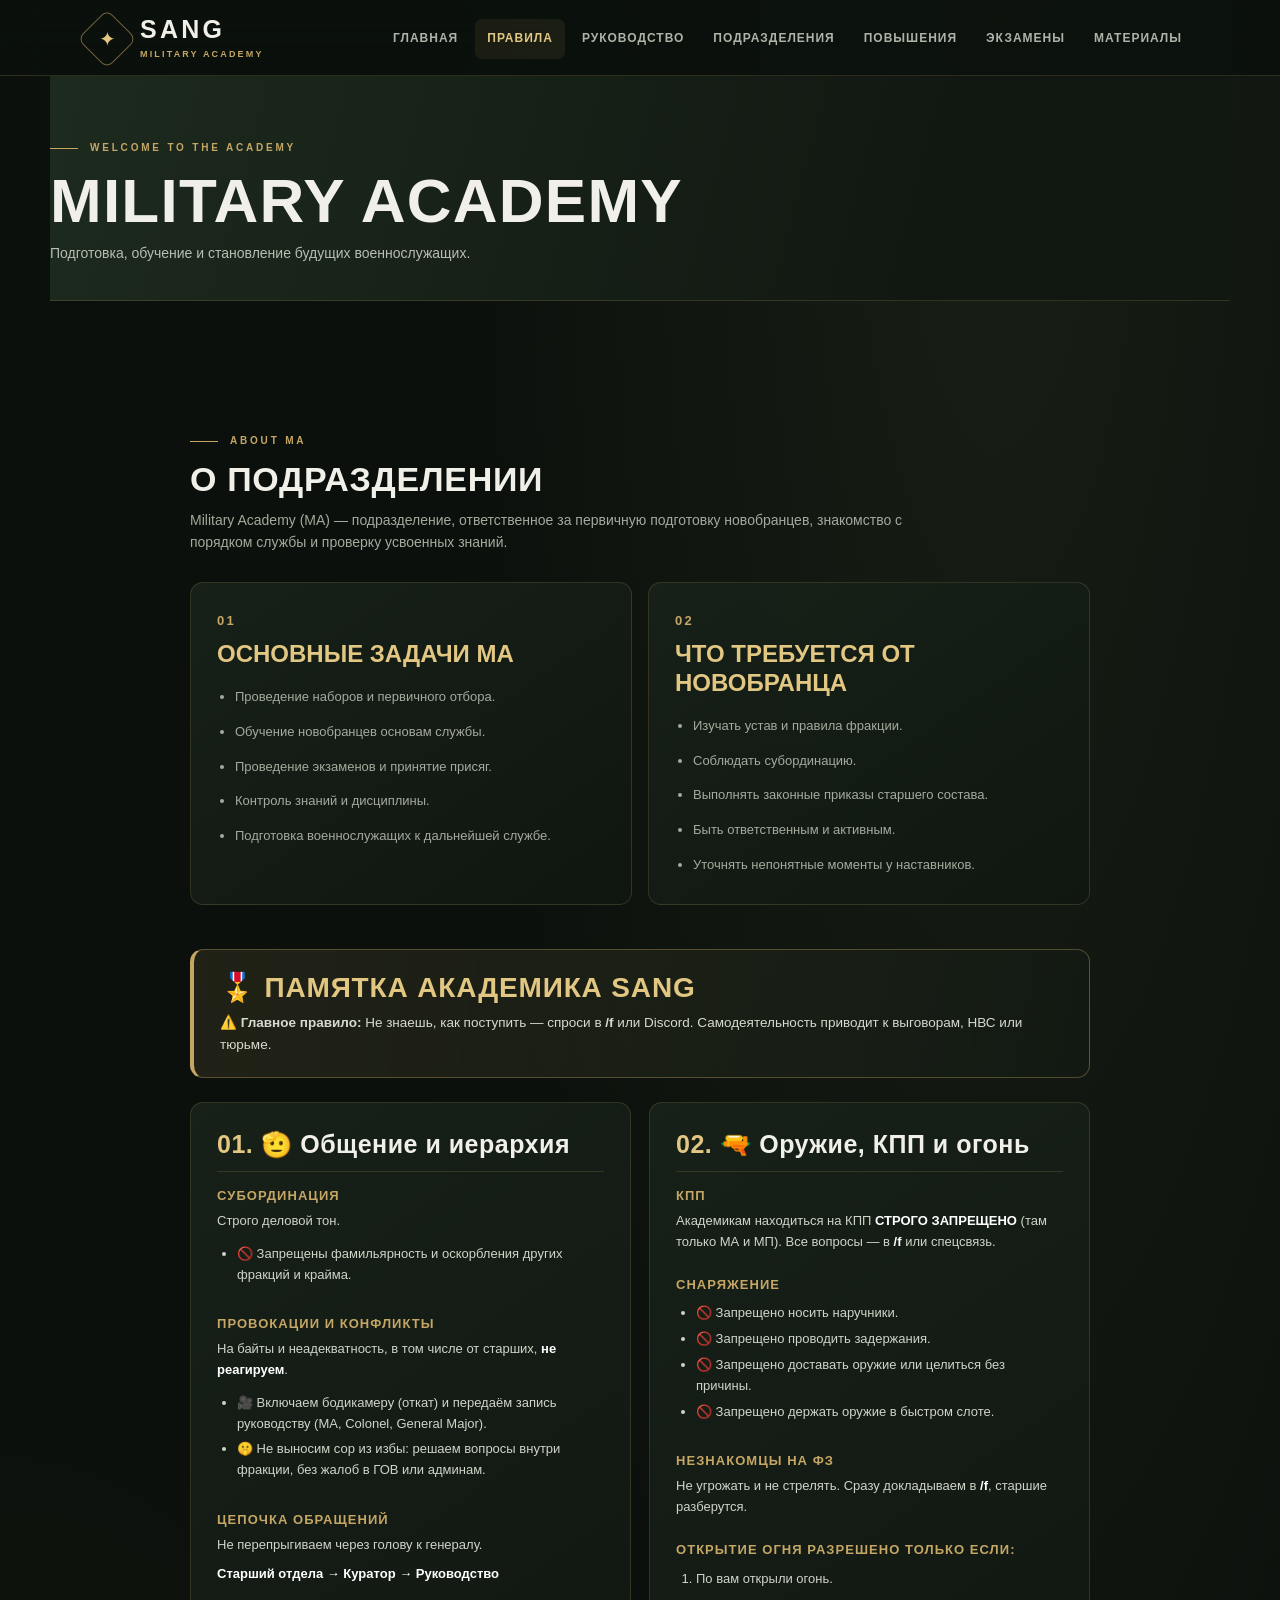
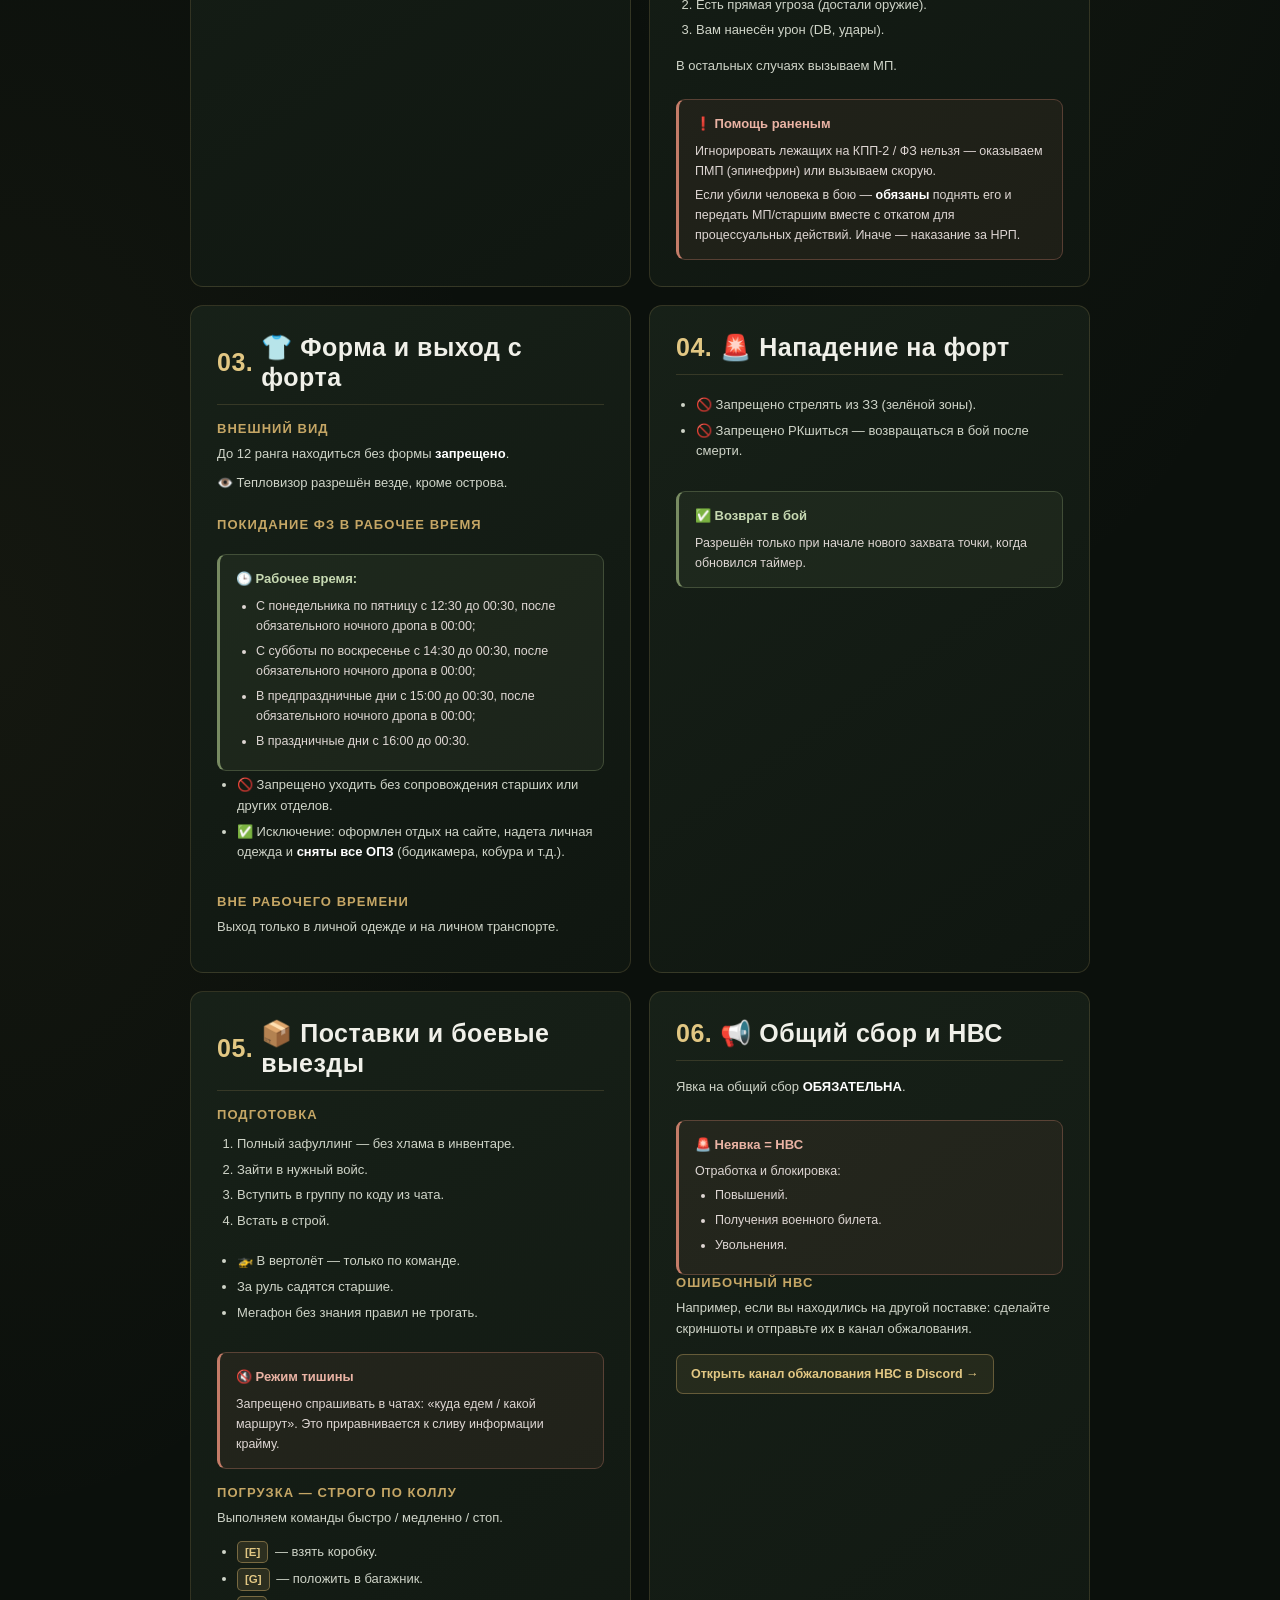
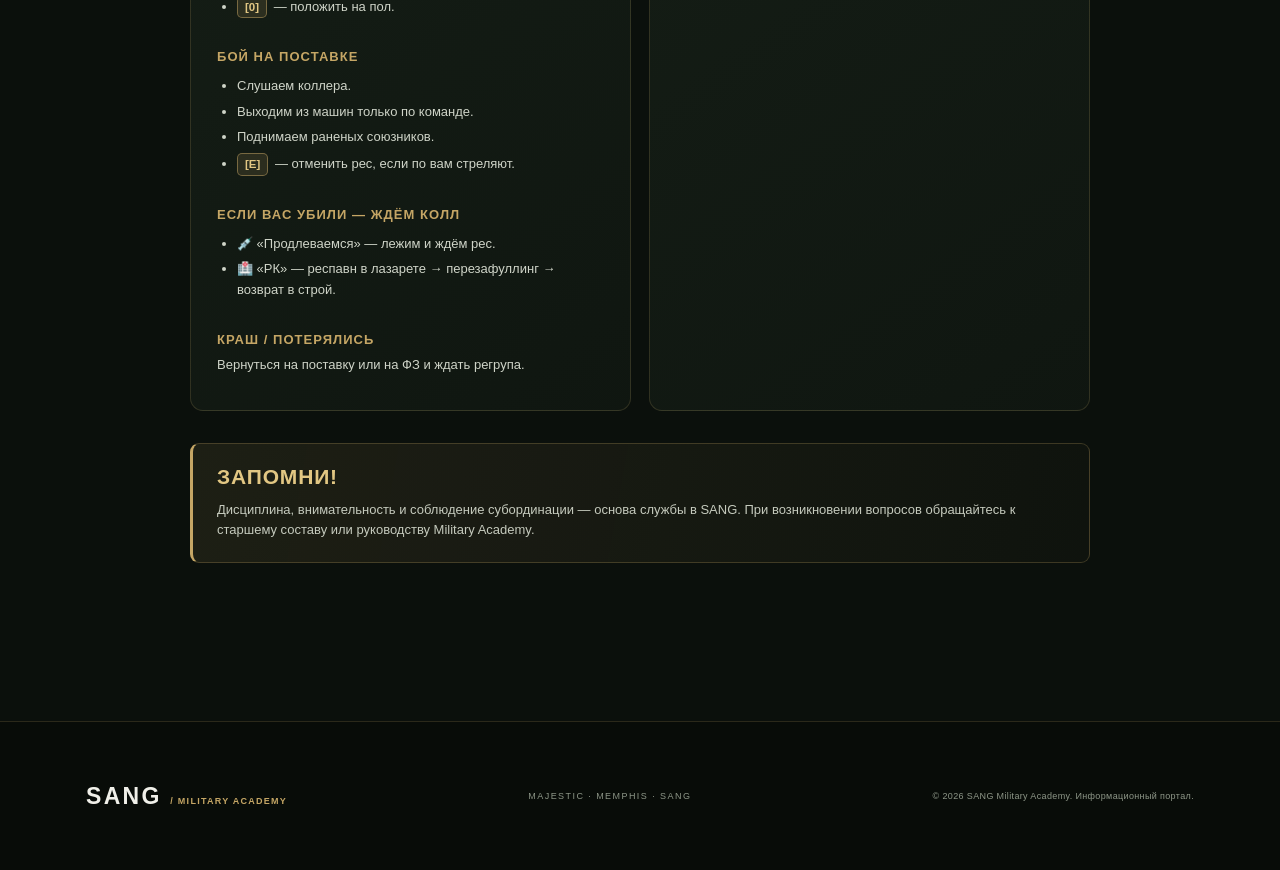
==== commit 9e379b00: "Update academy.html" ====
--- a/academy.html
+++ b/academy.html
@@ -9,6 +9,7 @@
   <link rel="preconnect" href="https://fonts.googleapis.com">
   <link rel="preconnect" href="https://fonts.gstatic.com" crossorigin>
   <link href="https://fonts.googleapis.com/css2?family=Barlow+Condensed:wght@500;600;700;800&family=Manrope:wght@400;500;600;700;800&display=swap" rel="stylesheet">
+  <link rel="stylesheet" href="style.css">
   <style>
     :root {
       --bg: #0b100c;
@@ -24,12 +25,15 @@
       --radius: 13px;
       --max: 1180px;
     }
+
     * {
       box-sizing: border-box;
     }
+
     html {
       scroll-behavior: smooth;
     }
+
     body {
       margin: 0;
       color: var(--text);
@@ -40,13 +44,16 @@
       font-family: "Manrope", sans-serif;
       line-height: 1.6;
     }
+
     a {
       color: inherit;
       text-decoration: none;
     }
+
     button {
       font: inherit;
     }
+
     /* HEADER */
     .site-header {
       position: sticky;
@@ -56,6 +63,7 @@
       border-bottom: 1px solid var(--line);
       backdrop-filter: blur(18px);
     }
+
     .header-inner {
       width: min(var(--max), calc(100% - 44px));
       min-height: 78px;
@@ -65,31 +73,36 @@
       justify-content: space-between;
       gap: 30px;
     }
+
     .brand {
       display: flex;
       align-items: center;
       gap: 12px;
       flex-shrink: 0;
     }
+
     .brand-mark {
       width: 42px;
       height: 42px;
       display: grid;
       place-items: center;
-      border: 1px solid rgba(197,166,101,.55);
+      border: 1px solid rgba(197, 166, 101, .55);
       color: var(--gold-bright);
       font-size: 20px;
       transform: rotate(45deg);
       border-radius: 8px;
     }
+
     .brand-mark span {
       transform: rotate(-45deg);
     }
+
     .brand-copy strong {
       display: block;
       font: 800 25px/1 "Barlow Condensed", sans-serif;
       letter-spacing: .13em;
     }
+
     .brand-copy small {
       display: block;
       margin-top: 5px;
@@ -98,11 +111,13 @@
       font-weight: 800;
       letter-spacing: .24em;
     }
+
     .main-nav {
       display: flex;
       align-items: center;
       gap: 5px;
     }
+
     .nav-link {
       color: #aeb4a8;
       font-size: 12px;
@@ -111,11 +126,13 @@
       border-radius: 7px;
       transition: .2s ease;
     }
+
     .nav-link:hover,
     .nav-link.active {
       color: var(--gold-bright);
-      background: rgba(197,166,101,.09);
-    }
+      background: rgba(197, 166, 101, .09);
+    }
+
     .menu-toggle {
       display: none;
       border: 1px solid var(--line);
@@ -125,259 +142,317 @@
       padding: 8px 12px;
       cursor: pointer;
     }
-    /* MAIN */
-    .container {
+
+    /* PAGE & BANNERS */
+    .page-section {
+      padding-bottom: 60px;
+    }
+
+    .page-banner {
       width: min(var(--max), calc(100% - 44px));
-      margin: auto;
-    }
-    .hero {
-      padding: 76px 0 36px;
-      position: relative;
-    }
+      margin: 0 auto;
+      padding: 64px 0 36px;
+      border-bottom: 1px solid var(--line);
+    }
+
     .eyebrow {
       display: flex;
       align-items: center;
       gap: 12px;
+      margin: 0;
       color: var(--gold);
       font-size: 10px;
       font-weight: 800;
       letter-spacing: .28em;
       text-transform: uppercase;
     }
+
     .eyebrow:before {
       content: "";
       width: 28px;
       height: 1px;
       background: var(--gold);
     }
-    h1 {
-      margin: 16px 0 12px;
-      font: 700 clamp(42px, 6vw, 66px)/.98 "Barlow Condensed", sans-serif;
-      letter-spacing: .015em;
-    }
-    h1 span {
-      color: var(--gold-bright);
-    }
-    .subtitle {
-      max-width: 690px;
+
+    .page-banner h2 {
+      margin: 14px 0 10px;
+      font: 700 clamp(40px, 5.5vw, 62px)/1 "Barlow Condensed", sans-serif;
+      letter-spacing: .02em;
+      color: var(--text);
+    }
+
+    .page-banner > p:last-child {
       margin: 0;
       color: #b8beb1;
       font-size: 14px;
-    }
-    .hero-meta {
+      max-width: 680px;
+    }
+
+    .section-wrap {
+      width: min(var(--max), calc(100% - 44px));
+      margin: 44px auto 0;
+    }
+
+    .section-heading.left {
+      display: block;
+      margin-bottom: 28px;
+    }
+
+    .section-heading.left h2 {
+      margin: 12px 0 10px;
+      font: 700 34px/1.1 "Barlow Condensed", sans-serif;
+      letter-spacing: .02em;
+    }
+
+    .section-heading.left p:last-child {
+      margin: 0;
+      color: var(--muted);
+      font-size: 14px;
+      max-width: 760px;
+    }
+
+    /* INFO CARDS (ABOUT MA) */
+    .info-grid {
+      display: grid;
+      grid-template-columns: repeat(2, minmax(0, 1fr));
+      gap: 16px;
+      margin-bottom: 44px;
+    }
+
+    .info-card {
+      position: relative;
+      padding: 24px 26px;
+      border: 1px solid var(--line);
+      border-radius: var(--radius);
+      background: linear-gradient(145deg, rgba(24, 34, 25, .96), rgba(16, 23, 17, .96));
+    }
+
+    .info-card .number {
+      display: inline-block;
+      color: var(--gold);
+      font: 700 13px "Barlow Condensed", sans-serif;
+      letter-spacing: .18em;
+    }
+
+    .info-card h3 {
+      margin: 8px 0 14px;
+      font: 600 24px/1.2 "Barlow Condensed", sans-serif;
+      color: var(--gold-bright);
+    }
+
+    .info-card ul {
+      margin: 0;
+      padding-left: 18px;
+      color: #cfd4c8;
+      font-size: 13px;
+    }
+
+    .info-card li + li {
+      margin-top: 6px;
+    }
+
+    /* GUIDE INTRO */
+    .guide-intro {
+      margin: 0 0 24px;
+      padding: 22px 26px;
+      border: 1px solid rgba(197, 166, 101, .35);
+      border-left: 4px solid var(--gold);
+      border-radius: var(--radius);
+      background: linear-gradient(100deg, rgba(197, 166, 101, .12), rgba(18, 26, 19, .95));
+    }
+
+    .guide-intro h3 {
+      margin: 0 0 8px;
+      font: 700 28px/1.15 "Barlow Condensed", sans-serif;
+      letter-spacing: .03em;
+      color: var(--gold-bright);
+    }
+
+    .guide-intro p {
+      margin: 0;
+      color: #d6dbd0;
+      font-size: 13.5px;
+    }
+
+    /* ACADEMY GUIDE CARDS */
+    .academy-guide {
+      display: grid;
+      grid-template-columns: repeat(2, minmax(0, 1fr));
+      gap: 18px;
+    }
+
+    .guide-card {
+      position: relative;
       display: flex;
-      gap: 10px;
-      flex-wrap: wrap;
-      margin-top: 27px;
-    }
-    .meta-chip {
+      flex-direction: column;
+      padding: 26px;
+      border: 1px solid var(--line);
+      border-radius: var(--radius);
+      background: linear-gradient(145deg, rgba(24, 34, 25, .96), rgba(16, 23, 17, .96));
+      transition: transform .22s ease, border-color .22s ease;
+    }
+
+    .guide-card:hover {
+      transform: translateY(-2px);
+      border-color: rgba(197, 166, 101, .45);
+    }
+
+    .guide-card h3 {
+      margin: 0 0 16px;
+      padding-bottom: 12px;
+      border-bottom: 1px solid var(--line);
+      font: 700 25px/1.2 "Barlow Condensed", sans-serif;
+      letter-spacing: .02em;
+      color: var(--text);
+      display: flex;
+      align-items: center;
+      gap: 8px;
+    }
+
+    .guide-number {
+      color: var(--gold-bright);
+    }
+
+    .guide-card h4 {
+      margin: 16px 0 6px;
+      font: 700 13px/1.3 "Manrope", sans-serif;
+      text-transform: uppercase;
+      letter-spacing: .08em;
+      color: var(--gold);
+    }
+
+    .guide-card h4:first-of-type {
+      margin-top: 0;
+    }
+
+    .guide-card p {
+      margin: 0 0 8px;
+      color: #cfd4c8;
+      font-size: 13px;
+    }
+
+    .guide-card ul,
+    .guide-card ol {
+      margin: 4px 0 10px;
+      padding-left: 20px;
+      color: #cfd4c8;
+      font-size: 13px;
+    }
+
+    .guide-card li {
+      margin-bottom: 5px;
+    }
+
+    .guide-card strong {
+      color: #ffffff;
+    }
+
+    /* CALLOUT BOXES INSIDE CARDS */
+    .guide-warning {
+      margin-top: 14px;
+      padding: 14px 16px;
+      border-radius: 9px;
+      border: 1px solid rgba(196, 124, 104, .35);
+      border-left: 3px solid var(--red);
+      background: rgba(196, 124, 104, .08);
+    }
+
+    .guide-warning > strong {
+      display: block;
+      margin-bottom: 6px;
+      color: #eab3a4;
+      font-size: 13px;
+    }
+
+    .guide-warning p,
+    .guide-warning ul {
+      margin: 4px 0 0;
+      font-size: 12.5px;
+      color: #ded6d3;
+    }
+
+    .guide-success {
+      border-color: rgba(120, 139, 98, .4);
+      border-left-color: var(--green);
+      background: rgba(120, 139, 98, .1);
+    }
+
+    .guide-success > strong {
+      color: #c7d9b2;
+    }
+
+    .working-hours-list {
+      padding-left: 18px;
+      margin-top: 6px !important;
+    }
+
+    /* KEYCAPS & LINKS */
+    .guide-key {
+      display: inline-block;
+      padding: 1px 7px;
+      margin-right: 3px;
+      border: 1px solid rgba(197, 166, 101, .5);
+      border-radius: 5px;
+      background: rgba(197, 166, 101, .14);
+      color: var(--gold-bright);
+      font-weight: 800;
+      font-size: 11.5px;
+    }
+
+    .guide-link {
       display: inline-flex;
       align-items: center;
-      gap: 8px;
-      padding: 7px 11px;
-      color: #c3c9bb;
-      border: 1px solid var(--line);
-      border-radius: 5px;
-      background: rgba(255,255,255,.02);
-      font-size: 10px;
-      font-weight: 800;
-      letter-spacing: .08em;
-      text-transform: uppercase;
-    }
-    .meta-chip b {
+      gap: 6px;
+      margin-top: 6px;
+      padding: 9px 14px;
+      border: 1px solid rgba(197, 166, 101, .4);
+      border-radius: 7px;
+      background: rgba(197, 166, 101, .1);
       color: var(--gold-bright);
-      font-size: 13px;
-    }
+      font-size: 12.5px;
+      font-weight: 700;
+      transition: .2s ease;
+    }
+
+    .guide-link:hover {
+      background: rgba(197, 166, 101, .2);
+      border-color: var(--gold-bright);
+      transform: translateX(2px);
+    }
+
     /* NOTICE */
     .notice {
       display: flex;
-      gap: 17px;
-      align-items: flex-start;
-      margin: 26px 0 58px;
+      flex-direction: column;
+      gap: 6px;
+      margin: 32px 0 10px;
       padding: 21px 24px;
-      border: 1px solid rgba(197,166,101,.25);
+      border: 1px solid rgba(197, 166, 101, .25);
       border-left: 3px solid var(--gold);
       border-radius: 9px;
-      background: linear-gradient(
-        100deg,
-        rgba(197,166,101,.10),
-        rgba(197,166,101,.025)
-      );
-    }
-    .notice-icon {
-      width: 34px;
-      height: 34px;
-      display: grid;
-      place-items: center;
-      flex: 0 0 34px;
-      border-radius: 8px;
-      color: var(--gold-bright);
-      background: rgba(197,166,101,.13);
-      font-size: 17px;
-    }
+      background: linear-gradient(100deg, rgba(197, 166, 101, .10), rgba(197, 166, 101, .025));
+    }
+
     .notice strong {
       display: block;
       color: var(--gold-bright);
-      font: 600 19px "Barlow Condensed", sans-serif;
+      font: 700 21px "Barlow Condensed", sans-serif;
       text-transform: uppercase;
       letter-spacing: .04em;
     }
+
     .notice p {
-      margin: 4px 0 0;
-      color: #b7bcae;
-      font-size: 12px;
-    }
-    /* DOCUMENTS */
-    .section-heading {
-      display: flex;
-      align-items: center;
-      gap: 14px;
-      margin: 0 0 23px;
-      font: 600 30px "Barlow Condensed", sans-serif;
-      letter-spacing: .025em;
-    }
-    .section-heading span {
-      display: inline-grid;
-      place-items: center;
-      width: 43px;
-      height: 37px;
-      color: var(--gold-bright);
-      border: 1px solid rgba(197,166,101,.42);
-      border-radius: 6px;
-      font-size: 19px;
-      background: rgba(197,166,101,.07);
-    }
-    .documents {
-      display: grid;
-      grid-template-columns: repeat(2, minmax(0,1fr));
-      gap: 16px;
-    }
-    .document-card {
-      position: relative;
-      overflow: hidden;
-      padding: 25px;
-      border: 1px solid var(--line);
-      border-radius: var(--radius);
-      background: linear-gradient(
-        145deg,
-        rgba(24,34,25,.96),
-        rgba(16,23,17,.96)
-      );
-      transition:
-        transform .22s ease,
-        border-color .22s ease,
-        background .22s ease;
-    }
-    .document-card:hover {
-      transform: translateY(-3px);
-      border-color: rgba(197,166,101,.48);
-    }
-    .document-card:before {
-      content: "";
-      position: absolute;
-      right: -38px;
-      top: -52px;
-      width: 150px;
-      height: 150px;
-      border: 1px solid rgba(197,166,101,.08);
-      border-radius: 50%;
-      box-shadow:
-        0 0 0 18px rgba(197,166,101,.018),
-        0 0 0 38px rgba(197,166,101,.012);
-      pointer-events: none;
-    }
-    .document-card:first-child {
-      grid-column: 1 / -1;
-    }
-    .card-top {
-      display: flex;
-      justify-content: space-between;
-      align-items: center;
-      gap: 12px;
-    }
-    .card-number {
-      color: #8f9a84;
-      font-size: 9px;
-      font-weight: 800;
-      letter-spacing: .19em;
-    }
-    .card-tag {
-      color: var(--gold-bright);
-      border: 1px solid rgba(197,166,101,.35);
-      background: rgba(197,166,101,.08);
-      padding: 4px 9px;
-      border-radius: 4px;
-      font-size: 9px;
-      font-weight: 800;
-      letter-spacing: .09em;
-      text-transform: uppercase;
-    }
-    .document-card h3 {
-      margin: 16px 0 7px;
-      font: 600 25px "Barlow Condensed", sans-serif;
-    }
-    .card-description {
-      max-width: 760px;
       margin: 0;
-      color: var(--muted);
-      font-size: 12px;
-    }
-    .document-links {
-      display: grid;
-      grid-template-columns: repeat(2, minmax(0,1fr));
-      gap: 8px;
-      margin-top: 21px;
-    }
-
-    .document-link,
-    .missing-link {
-      display: flex;
-      align-items: center;
-      justify-content: space-between;
-      gap: 12px;
-      min-height: 43px;
-      padding: 10px 12px;
-      border-radius: 6px;
-      border: 1px solid rgba(255,255,255,.065);
-      background: rgba(255,255,255,.025);
-      color: #d1d5ca;
-      font-size: 11px;
-      font-weight: 600;
-      transition: .2s ease;
-    }
-    .document-link:hover {
-      color: var(--gold-bright);
-      border-color: rgba(197,166,101,.35);
-      background: rgba(197,166,101,.07);
-      transform: translateX(2px);
-    }
-    .arrow {
-      color: var(--gold);
-      font-size: 15px;
-      flex-shrink: 0;
-    }
-    .missing-link {
-      color: #899184;
-      border-style: dashed;
-    }
-    /* REMINDER */
-    .reminder {
-      margin: 22px 0 70px;
-      padding: 18px 21px;
-      border-radius: 8px;
-      border: 1px solid rgba(120,139,98,.28);
-      background: rgba(120,139,98,.08);
-      color: #c4cdb9;
-      font-size: 12px;
-    }
-    .reminder strong {
-      color: #d6e1c7;
-    }
+      color: #c5cabd;
+      font-size: 13px;
+    }
+
     /* FOOTER */
     .site-footer {
       border-top: 1px solid var(--line);
-      background: rgba(5,9,6,.48);
-    }
+      background: rgba(5, 9, 6, .48);
+    }
+
     .footer-inner {
       width: min(var(--max), calc(100% - 44px));
       min-height: 94px;
@@ -387,25 +462,30 @@
       justify-content: space-between;
       gap: 20px;
     }
+
     .footer-brand {
       font: 700 23px "Barlow Condensed", sans-serif;
       letter-spacing: .1em;
     }
+
     .footer-brand span {
       color: var(--gold);
       font: 600 9px "Manrope", sans-serif;
       letter-spacing: .14em;
     }
+
     .footer-inner p {
       margin: 0;
       color: #8e9788;
       font-size: 9px;
       letter-spacing: .16em;
     }
+
     .copyright {
       text-align: right;
       letter-spacing: .04em !important;
     }
+
     /* BACK TO TOP */
     .to-top {
       position: fixed;
@@ -415,7 +495,7 @@
       height: 42px;
       display: grid;
       place-items: center;
-      border: 1px solid rgba(197,166,101,.45);
+      border: 1px solid rgba(197, 166, 101, .45);
       border-radius: 8px;
       color: var(--gold-bright);
       background: #182019;
@@ -425,11 +505,13 @@
       transform: translateY(8px);
       transition: .2s;
     }
+
     .to-top.visible {
       opacity: 1;
       pointer-events: auto;
       transform: none;
     }
+
     /* RESPONSIVE */
     @media (max-width: 980px) {
       .main-nav {
@@ -443,6 +525,14 @@
         gap: 15px;
       }
     }
+
+    @media (max-width: 860px) {
+      .info-grid,
+      .academy-guide {
+        grid-template-columns: 1fr;
+      }
+    }
+
     @media (max-width: 780px) {
       .header-inner {
         min-height: 70px;
@@ -459,7 +549,7 @@
         padding: 12px 22px 18px;
         flex-direction: column;
         align-items: stretch;
-        background: rgba(11,16,12,.98);
+        background: rgba(11, 16, 12, .98);
         border-bottom: 1px solid var(--line);
       }
       .main-nav.open {
@@ -469,15 +559,6 @@
         padding: 12px;
         font-size: 12px;
       }
-      .hero {
-        padding-top: 55px;
-      }
-      .documents {
-        grid-template-columns: 1fr;
-      }
-      .document-card:first-child {
-        grid-column: auto;
-      }
       .footer-inner {
         padding: 22px 0;
         flex-wrap: wrap;
@@ -487,41 +568,23 @@
         width: 100%;
       }
     }
+
     @media (max-width: 560px) {
-      .container,
+      .page-banner,
+      .section-wrap,
       .header-inner,
       .footer-inner {
         width: min(100% - 30px, var(--max));
       }
-      .hero {
-        padding-top: 43px;
-      }
-      h1 {
-        font-size: 48px;
-      }
-      .subtitle {
-        font-size: 12px;
-      }
-      .notice {
-        padding: 17px;
-        margin-bottom: 43px;
-      }
-      .section-heading {
-        font-size: 26px;
-      }
-      .document-card {
-        padding: 19px;
-      }
-      .document-links {
-        grid-template-columns: 1fr;
-      }
-      .document-card h3 {
-        font-size: 23px;
+      .guide-card,
+      .info-card {
+        padding: 20px;
       }
       .footer-inner p {
         width: 100%;
       }
     }
+
     @media (prefers-reduced-motion: reduce) {
       *,
       *:before,
@@ -532,336 +595,340 @@
     }
   </style>
 </head>
-<html lang="ru">
-<head>
-  <meta charset="UTF-8">
-  <meta name="viewport" content="width=device-width, initial-scale=1.0">
-  <meta name="theme-color" content="#111810">
-  <meta name="description" content="Информационный портал Military Academy — San Andreas National Guard.">
-  <title>Руководство | SANG Military Academy</title>
-  <link rel="preconnect" href="https://fonts.googleapis.com">
-  <link rel="preconnect" href="https://fonts.gstatic.com" crossorigin>
-  <link href="https://fonts.googleapis.com/css2?family=Oswald:wght@400;500;600;700&family=Roboto:wght@300;400;500;700&display=swap" rel="stylesheet">
-  <link rel="stylesheet" href="style.css">
-</head>
 <body>
   <header class="site-header">
-    <a class="brand" href="index.html" aria-label="SANG Military Academy — главная">
-      <span class="brand-mark">✦</span>
-      <span class="brand-copy"><strong>SANG</strong><small>MILITARY ACADEMY</small></span>
-    </a>
-    <button class="menu-toggle" id="menuToggle" aria-label="Открыть меню" aria-expanded="false">☰</button>
-    <nav class="main-nav" id="mainNav">
-  <a class="nav-link" href="index.html">Главная</a>
-  <a class="nav-link" href="academy.html">Правила</a>
-  <a class="nav-link" href="leadership.html">Руководство</a>
-  <a class="nav-link" href="rules.html">Подразделения</a>
-  <a class="nav-link" href="promotions.html">Повышения</a>
-  <a class="nav-link" href="exams.html">Экзамены</a>
-  <a class="nav-link" href="materials.html">Материалы</a>
-</nav>
-<script>
-  const currentPage = window.location.pathname
-    .split("/")
-    .pop() || "index.html";
-  document.querySelectorAll(".nav-link").forEach(link => {
-    const linkPage = link.getAttribute("href");
-
-    if (linkPage === currentPage) {
-      link.classList.add("active");
-    } else {
-      link.classList.remove("active");
-    }
-  });
-</script>
+    <div class="header-inner">
+      <a class="brand" href="index.html" aria-label="SANG Military Academy — главная">
+        <span class="brand-mark"><span>✦</span></span>
+        <span class="brand-copy"><strong>SANG</strong><small>MILITARY ACADEMY</small></span>
+      </a>
+      <button class="menu-toggle" id="menuToggle" aria-label="Открыть меню" aria-expanded="false">☰</button>
+      <nav class="main-nav" id="mainNav">
+        <a class="nav-link" href="index.html">Главная</a>
+        <a class="nav-link active" href="academy.html">Правила</a>
+        <a class="nav-link" href="leadership.html">Руководство</a>
+        <a class="nav-link" href="rules.html">Подразделения</a>
+        <a class="nav-link" href="promotions.html">Повышения</a>
+        <a class="nav-link" href="exams.html">Экзамены</a>
+        <a class="nav-link" href="materials.html">Материалы</a>
+      </nav>
+    </div>
   </header>
-<main>
-  <section class="content-section page-section" id="academy">
-
-    <div class="page-banner">
-      <p class="eyebrow">WELCOME TO THE ACADEMY</p>
-      <h2>Military Academy</h2>
-      <p>Подготовка, обучение и становление будущих военнослужащих.</p>
-    </div>
-
-    <div class="section-wrap narrow">
-
-      <div class="section-heading left">
-        <p class="eyebrow">ABOUT MA</p>
-        <h2>О подразделении</h2>
-        <p>
-          Military Academy (MA) — подразделение, ответственное за первичную
-          подготовку новобранцев, знакомство с порядком службы и проверку
-          усвоенных знаний.
-        </p>
+
+  <main>
+    <section class="content-section page-section" id="academy">
+      <div class="page-banner">
+        <p class="eyebrow">WELCOME TO THE ACADEMY</p>
+        <h2>Military Academy</h2>
+        <p>Подготовка, обучение и становление будущих военнослужащих.</p>
       </div>
 
-      <div class="info-grid">
-        <article class="info-card">
-          <span class="number">01</span>
-          <h3>Основные задачи MA</h3>
-          <ul>
-            <li>Проведение наборов и первичного отбора.</li>
-            <li>Обучение новобранцев основам службы.</li>
-            <li>Проведение экзаменов и принятие присяг.</li>
-            <li>Контроль знаний и дисциплины.</li>
-            <li>Подготовка военнослужащих к дальнейшей службе.</li>
-          </ul>
-        </article>
-
-        <article class="info-card">
-          <span class="number">02</span>
-          <h3>Что требуется от новобранца</h3>
-          <ul>
-            <li>Изучать устав и правила фракции.</li>
-            <li>Соблюдать субординацию.</li>
-            <li>Выполнять законные приказы старшего состава.</li>
-            <li>Быть ответственным и активным.</li>
-            <li>Уточнять непонятные моменты у наставников.</li>
-          </ul>
-        </article>
-      </div>
-
-      <div class="guide-intro">
-        <h3>🎖️ ПАМЯТКА АКАДЕМИКА SANG</h3>
-        <p>
-          <strong>⚠️ Главное правило:</strong>
-          Не знаешь, как поступить — спроси в <strong>/f</strong> или Discord.
-          Самодеятельность приводит к выговорам, НВС или тюрьме.
-        </p>
-      </div>
-
-      <div class="academy-guide">
-
-        <!-- 1 -->
-        <article class="guide-card">
-          <h3><span class="guide-number">01.</span> 🫡 Общение и иерархия</h3>
-
-          <h4>Субординация</h4>
-          <p>Строго деловой тон.</p>
-          <ul>
-            <li>🚫 Запрещены фамильярность и оскорбления других фракций и крайма.</li>
-          </ul>
-
-          <h4>Провокации и конфликты</h4>
-          <p>На байты и неадекватность, в том числе от старших, <strong>не реагируем</strong>.</p>
-          <ul>
-            <li>🎥 Включаем бодикамеру (откат) и передаём запись руководству (МА, Colonel, General Major).</li>
-            <li>🤫 Не выносим сор из избы: решаем вопросы внутри фракции, без жалоб в ГОВ или админам.</li>
-          </ul>
-
-          <h4>Цепочка обращений</h4>
-          <p>Не перепрыгиваем через голову к генералу.</p>
-          <p><strong>Старший отдела → Куратор → Руководство</strong></p>
-        </article>
-
-        <!-- 2 -->
-        <article class="guide-card">
-          <h3><span class="guide-number">02.</span> 🔫 Оружие, КПП и огонь</h3>
-
-          <h4>КПП</h4>
+      <div class="section-wrap narrow">
+        <div class="section-heading left">
+          <p class="eyebrow">ABOUT MA</p>
+          <h2>О подразделении</h2>
           <p>
-            Академикам находиться на КПП <strong>СТРОГО ЗАПРЕЩЕНО</strong>
-            (там только МА и МП). Все вопросы — в /f или спецсвязь.
+            Military Academy (MA) — подразделение, ответственное за первичную
+            подготовку новобранцев, знакомство с порядком службы и проверку
+            усвоенных знаний.
           </p>
-
-          <h4>Снаряжение</h4>
-          <ul>
-            <li>🚫 Запрещено носить наручники.</li>
-            <li>🚫 Запрещено проводить задержания.</li>
-            <li>🚫 Запрещено доставать оружие или целиться без причины.</li>
-            <li>🚫 Запрещено держать оружие в быстром слоте.</li>
-          </ul>
-
-          <h4>Незнакомцы на ФЗ</h4>
+        </div>
+
+        <div class="info-grid">
+          <article class="info-card">
+            <span class="number">01</span>
+            <h3>Основные задачи MA</h3>
+            <ul>
+              <li>Проведение наборов и первичного отбора.</li>
+              <li>Обучение новобранцев основам службы.</li>
+              <li>Проведение экзаменов и принятие присяг.</li>
+              <li>Контроль знаний и дисциплины.</li>
+              <li>Подготовка военнослужащих к дальнейшей службе.</li>
+            </ul>
+          </article>
+
+          <article class="info-card">
+            <span class="number">02</span>
+            <h3>Что требуется от новобранца</h3>
+            <ul>
+              <li>Изучать устав и правила фракции.</li>
+              <li>Соблюдать субординацию.</li>
+              <li>Выполнять законные приказы старшего состава.</li>
+              <li>Быть ответственным и активным.</li>
+              <li>Уточнять непонятные моменты у наставников.</li>
+            </ul>
+          </article>
+        </div>
+
+        <div class="guide-intro">
+          <h3>🎖️ ПАМЯТКА АКАДЕМИКА SANG</h3>
           <p>
-            Не угрожать и не стрелять. Сразу докладываем в <strong>/f</strong>,
-            старшие разберутся.
+            <strong>⚠️ Главное правило:</strong>
+            Не знаешь, как поступить — спроси в <strong>/f</strong> или Discord.
+            Самодеятельность приводит к выговорам, НВС или тюрьме.
           </p>
-
-          <h4>Открытие огня разрешено ТОЛЬКО если:</h4>
-          <ol>
-            <li>По вам открыли огонь.</li>
-            <li>Есть прямая угроза (достали оружие).</li>
-            <li>Вам нанесён урон (DB, удары).</li>
-          </ol>
-          <p>В остальных случаях вызываем МП.</p>
-
-          <div class="guide-warning">
-            <strong>❗ Помощь раненым</strong>
+        </div>
+
+        <div class="academy-guide">
+          <!-- 1 -->
+          <article class="guide-card">
+            <h3><span class="guide-number">01.</span> 🫡 Общение и иерархия</h3>
+
+            <h4>Субординация</h4>
+            <p>Строго деловой тон.</p>
+            <ul>
+              <li>🚫 Запрещены фамильярность и оскорбления других фракций и крайма.</li>
+            </ul>
+
+            <h4>Провокации и конфликты</h4>
+            <p>На байты и неадекватность, в том числе от старших, <strong>не реагируем</strong>.</p>
+            <ul>
+              <li>🎥 Включаем бодикамеру (откат) и передаём запись руководству (МА, Colonel, General Major).</li>
+              <li>🤫 Не выносим сор из избы: решаем вопросы внутри фракции, без жалоб в ГОВ или админам.</li>
+            </ul>
+
+            <h4>Цепочка обращений</h4>
+            <p>Не перепрыгиваем через голову к генералу.</p>
+            <p><strong>Старший отдела → Куратор → Руководство</strong></p>
+          </article>
+
+          <!-- 2 -->
+          <article class="guide-card">
+            <h3><span class="guide-number">02.</span> 🔫 Оружие, КПП и огонь</h3>
+
+            <h4>КПП</h4>
             <p>
-              Игнорировать лежащих на КПП-2 / ФЗ нельзя — оказываем ПМП
-              (эпинефрин) или вызываем скорую.
+              Академикам находиться на КПП <strong>СТРОГО ЗАПРЕЩЕНО</strong>
+              (там только МА и МП). Все вопросы — в <strong>/f</strong> или спецсвязь.
             </p>
+
+            <h4>Снаряжение</h4>
+            <ul>
+              <li>🚫 Запрещено носить наручники.</li>
+              <li>🚫 Запрещено проводить задержания.</li>
+              <li>🚫 Запрещено доставать оружие или целиться без причины.</li>
+              <li>🚫 Запрещено держать оружие в быстром слоте.</li>
+            </ul>
+
+            <h4>Незнакомцы на ФЗ</h4>
             <p>
-              Если убили человека в бою — <strong>обязаны</strong> поднять его
-              и передать МП/старшим вместе с откатом для процессуальных действий.
-              Иначе — наказание за НРП.
+              Не угрожать и не стрелять. Сразу докладываем в <strong>/f</strong>,
+              старшие разберутся.
             </p>
-          </div>
-        </article>
-
-        <!-- 3 -->
-        <article class="guide-card">
-          <h3><span class="guide-number">03.</span> 👕 Форма и выход с форта</h3>
-
-          <h4>Внешний вид</h4>
+
+            <h4>Открытие огня разрешено ТОЛЬКО если:</h4>
+            <ol>
+              <li>По вам открыли огонь.</li>
+              <li>Есть прямая угроза (достали оружие).</li>
+              <li>Вам нанесён урон (DB, удары).</li>
+            </ol>
+            <p>В остальных случаях вызываем МП.</p>
+
+            <div class="guide-warning">
+              <strong>❗ Помощь раненым</strong>
+              <p>
+                Игнорировать лежащих на КПП-2 / ФЗ нельзя — оказываем ПМП
+                (эпинефрин) или вызываем скорую.
+              </p>
+              <p>
+                Если убили человека в бою — <strong>обязаны</strong> поднять его
+                и передать МП/старшим вместе с откатом для процессуальных действий.
+                Иначе — наказание за НРП.
+              </p>
+            </div>
+          </article>
+
+          <!-- 3 -->
+          <article class="guide-card">
+            <h3><span class="guide-number">03.</span> 👕 Форма и выход с форта</h3>
+
+            <h4>Внешний вид</h4>
+            <p>До 12 ранга находиться без формы <strong>запрещено</strong>.</p>
+            <p>👁️ Тепловизор разрешён везде, кроме острова.</p>
+
+            <h4>Покидание ФЗ в рабочее время</h4>
+            <div class="guide-warning guide-success">
+              <strong>🕒 Рабочее время:</strong>
+              <ul class="working-hours-list">
+                <li>С понедельника по пятницу с 12:30 до 00:30, после обязательного ночного дропа в 00:00;</li>
+                <li>С субботы по воскресенье с 14:30 до 00:30, после обязательного ночного дропа в 00:00;</li>
+                <li>В предпраздничные дни с 15:00 до 00:30, после обязательного ночного дропа в 00:00;</li>
+                <li>В праздничные дни с 16:00 до 00:30.</li>
+              </ul>
+            </div>
+
+            <ul>
+              <li>🚫 Запрещено уходить без сопровождения старших или других отделов.</li>
+              <li>✅ Исключение: оформлен отдых на сайте, надета личная одежда и <strong>сняты все ОПЗ</strong> (бодикамера, кобура и т.д.).</li>
+            </ul>
+
+            <h4>Вне рабочего времени</h4>
+            <p>Выход только в личной одежде и на личном транспорте.</p>
+          </article>
+
+          <!-- 4 -->
+          <article class="guide-card">
+            <h3><span class="guide-number">04.</span> 🚨 Нападение на форт</h3>
+
+            <ul>
+              <li>🚫 Запрещено стрелять из ЗЗ (зелёной зоны).</li>
+              <li>🚫 Запрещено РКшиться — возвращаться в бой после смерти.</li>
+            </ul>
+
+            <div class="guide-warning guide-success">
+              <strong>✅ Возврат в бой</strong>
+              <p>
+                Разрешён только при начале нового захвата точки,
+                когда обновился таймер.
+              </p>
+            </div>
+          </article>
+
+          <!-- 5 -->
+          <article class="guide-card">
+            <h3><span class="guide-number">05.</span> 📦 Поставки и боевые выезды</h3>
+
+            <h4>Подготовка</h4>
+            <ol>
+              <li>Полный зафуллинг — без хлама в инвентаре.</li>
+              <li>Зайти в нужный войс.</li>
+              <li>Вступить в группу по коду из чата.</li>
+              <li>Встать в строй.</li>
+            </ol>
+
+            <ul>
+              <li>🚁 В вертолёт — только по команде.</li>
+              <li>За руль садятся старшие.</li>
+              <li>Мегафон без знания правил не трогать.</li>
+            </ul>
+
+            <div class="guide-warning">
+              <strong>🔇 Режим тишины</strong>
+              <p>
+                Запрещено спрашивать в чатах: «куда едем / какой маршрут».
+                Это приравнивается к сливу информации крайму.
+              </p>
+            </div>
+
+            <h4>Погрузка — строго по коллу</h4>
+            <p>Выполняем команды быстро / медленно / стоп.</p>
+            <ul>
+              <li><span class="guide-key">[E]</span> — взять коробку.</li>
+              <li><span class="guide-key">[G]</span> — положить в багажник.</li>
+              <li><span class="guide-key">[0]</span> — положить на пол.</li>
+            </ul>
+
+            <h4>Бой на поставке</h4>
+            <ul>
+              <li>Слушаем коллера.</li>
+              <li>Выходим из машин только по команде.</li>
+              <li>Поднимаем раненых союзников.</li>
+              <li><span class="guide-key">[E]</span> — отменить рес, если по вам стреляют.</li>
+            </ul>
+
+            <h4>Если вас убили — ждём колл</h4>
+            <ul>
+              <li>💉 «Продлеваемся» — лежим и ждём рес.</li>
+              <li>🏥 «РК» — респавн в лазарете → перезафуллинг → возврат в строй.</li>
+            </ul>
+
+            <h4>Краш / потерялись</h4>
+            <p>Вернуться на поставку или на ФЗ и ждать регрупа.</p>
+          </article>
+
+          <!-- 6 -->
+          <article class="guide-card">
+            <h3><span class="guide-number">06.</span> 📢 Общий сбор и НВС</h3>
+
+            <p>Явка на общий сбор <strong>ОБЯЗАТЕЛЬНА</strong>.</p>
+
+            <div class="guide-warning">
+              <strong>🚨 Неявка = НВС</strong>
+              <p>Отработка и блокировка:</p>
+              <ul>
+                <li>Повышений.</li>
+                <li>Получения военного билета.</li>
+                <li>Увольнения.</li>
+              </ul>
+            </div>
+
+            <h4>Ошибочный НВС</h4>
+            <p>
+              Например, если вы находились на другой поставке:
+              сделайте скриншоты и отправьте их в канал обжалования.
+            </p>
+
+            <p>
+              <a
+                class="guide-link"
+                href="https://discord.com/channels/1514608098621526096/1514608102056529949"
+                target="_blank"
+                rel="noopener noreferrer"
+              >
+                Открыть канал обжалования НВС в Discord →
+              </a>
+            </p>
+          </article>
+        </div>
+
+        <div class="notice">
+          <strong>Запомни!</strong>
           <p>
-            До 12 ранга находиться без формы <strong>запрещено</strong>.
+            Дисциплина, внимательность и соблюдение субординации —
+            основа службы в SANG. При возникновении вопросов обращайтесь
+            к старшему составу или руководству Military Academy.
           </p>
-          <p>👁️ Тепловизор разрешён везде, кроме острова.</p>
-
-          <h4>Покидание ФЗ в рабочее время</h4>
-
-<div class="guide-success guide-warning">
-  <strong>Рабочее время:</strong>
-  <ul class="working-hours-list">
-    <li>С понедельника по пятницу с 12:30 до 00:30, после обязательного ночного дропа в 00:00;</li>
-    <li>С субботы по воскресенье с 14:30 до 00:30, после обязательного ночного дропа в 00:00;</li>
-    <li>В предпраздничные дни с 15:00 до 00:30, после обязательного ночного дропа в 00:00;</li>
-    <li>В праздничные дни с 16:00 до 00:30.</li>
-  </ul>
-</div>
-
-<ul>
-  <li>🚫 Запрещено уходить без сопровождения старших или других отделов.</li>
-  <li>✅ Исключение: оформлен отдых на сайте, надета личная одежда и <strong>сняты все ОПЗ</strong> (бодикамера, кобура и т.д.).</li>
-</ul>
-
-<h4>Вне рабочего времени</h4>
-<p>Выход только в личной одежде и на личном транспорте.</p>
-        </article>
-
-        <!-- 4 -->
-        <article class="guide-card">
-          <h3><span class="guide-number">04.</span> 🚨 Нападение на форт</h3>
-
-          <ul>
-            <li>🚫 Запрещено стрелять из ЗЗ (зелёной зоны).</li>
-            <li>🚫 Запрещено РКшиться — возвращаться в бой после смерти.</li>
-          </ul>
-
-          <div class="guide-success guide-warning">
-            <strong>✅ Возврат в бой</strong>
-            <p>
-              Разрешён только при начале нового захвата точки,
-              когда обновился таймер.
-            </p>
-          </div>
-        </article>
-
-        <!-- 5 -->
-        <article class="guide-card">
-          <h3><span class="guide-number">05.</span> 📦 Поставки и боевые выезды</h3>
-
-          <h4>Подготовка</h4>
-          <ol>
-            <li>Полный зафуллинг — без хлама в инвентаре.</li>
-            <li>Зайти в нужный войс.</li>
-            <li>Вступить в группу по коду из чата.</li>
-            <li>Встать в строй.</li>
-          </ol>
-
-          <ul>
-            <li>🚁 В вертолёт — только по команде.</li>
-            <li>За руль садятся старшие.</li>
-            <li>Мегафон без знания правил не трогать.</li>
-          </ul>
-
-          <div class="guide-warning">
-            <strong>🔇 Режим тишины</strong>
-            <p>
-              Запрещено спрашивать в чатах: «куда едем / какой маршрут».
-              Это приравнивается к сливу информации крайму.
-            </p>
-          </div>
-
-          <h4>Погрузка — строго по коллу</h4>
-          <p>Выполняем команды быстро / медленно / стоп.</p>
-          <ul>
-            <li><span class="guide-key">[E]</span> — взять коробку.</li>
-            <li><span class="guide-key">[G]</span> — положить в багажник.</li>
-            <li><span class="guide-key">[0]</span> — положить на пол.</li>
-          </ul>
-
-          <h4>Бой на поставке</h4>
-          <ul>
-            <li>Слушаем коллера.</li>
-            <li>Выходим из машин только по команде.</li>
-            <li>Поднимаем раненых союзников.</li>
-            <li><span class="guide-key">[E]</span> — отменить рес, если по вам стреляют.</li>
-          </ul>
-
-          <h4>Если вас убили — ждём колл</h4>
-          <ul>
-            <li>💉 «Продлеваемся» — лежим и ждём рес.</li>
-            <li>
-              🏥 «РК» — респавн в лазарете → перезафуллинг → возврат в строй.
-            </li>
-          </ul>
-
-          <h4>Краш / потерялись</h4>
-          <p>Вернуться на поставку или на ФЗ и ждать регрупа.</p>
-        </article>
-
-        <!-- 6 -->
-        <article class="guide-card">
-          <h3><span class="guide-number">06.</span> 📢 Общий сбор и НВС</h3>
-
-          <p>
-            Явка на общий сбор <strong>ОБЯЗАТЕЛЬНА</strong>.
-          </p>
-
-          <div class="guide-warning">
-            <strong>🚨 Неявка = НВС</strong>
-            <p>
-              Отработка и блокировка:
-            </p>
-            <ul>
-              <li>Повышений.</li>
-              <li>Получения военного билета.</li>
-              <li>Увольнения.</li>
-            </ul>
-          </div>
-
-          <h4>Ошибочный НВС</h4>
-          <p>
-            Например, если вы находились на другой поставке:
-            сделайте скриншоты и отправьте их в канал обжалования.
-          </p>
-
-          <p>
-            <a
-              class="guide-link"
-              href="https://discord.com/channels/1514608098621526096/1514608102056529949"
-              target="_blank"
-              rel="noopener noreferrer"
-            >
-              Открыть канал обжалования НВС в Discord →
-            </a>
-          </p>
-        </article>
-
-      </div>
-
-      <div class="notice">
-        <strong>Запомни!</strong>
-        <p>
-          Дисциплина, внимательность и соблюдение субординации —
-          основа службы в SANG. При возникновении вопросов обращайтесь
-          к старшему составу или руководству Military Academy.
-        </p>
-      </div>
-   </div>
+        </div>
       </div>
     </section>
   </main>
+
   <footer class="site-footer">
-    <a class="footer-brand" href="index.html">SANG <span>/ MILITARY ACADEMY</span></a>
-    <p>MAJESTIC · MEMPHIS · SANG</p>
-    <p class="copyright">© <span id="year"></span> SANG Military Academy. Информационный портал.</p>
+    <div class="footer-inner">
+      <a class="footer-brand" href="index.html">SANG <span>/ MILITARY ACADEMY</span></a>
+      <p>MAJESTIC · MEMPHIS · SANG</p>
+      <p class="copyright">© <span id="year"></span> SANG Military Academy. Информационный портал.</p>
+    </div>
   </footer>
+
   <button class="to-top" id="toTop" aria-label="Наверх">↑</button>
+
+  <script>
+    const currentPage = window.location.pathname.split("/").pop() || "academy.html";
+    document.querySelectorAll(".nav-link").forEach(link => {
+      if (link.getAttribute("href") === currentPage) {
+        link.classList.add("active");
+      } else {
+        link.classList.remove("active");
+      }
+    });
+
+    const menuToggle = document.getElementById("menuToggle");
+    const mainNav = document.getElementById("mainNav");
+    if (menuToggle && mainNav) {
+      menuToggle.addEventListener("click", () => {
+        const isOpen = mainNav.classList.toggle("open");
+        menuToggle.setAttribute("aria-expanded", isOpen);
+      });
+    }
+
+    const toTop = document.getElementById("toTop");
+    window.addEventListener("scroll", () => {
+      if (window.scrollY > 300) {
+        toTop.classList.add("visible");
+      } else {
+        toTop.classList.remove("visible");
+      }
+    });
+    toTop.addEventListener("click", () => {
+      window.scrollTo({ top: 0, behavior: "smooth" });
+    });
+
+    const yearEl = document.getElementById("year");
+    if (yearEl) {
+      yearEl.textContent = new Date().getFullYear();
+    }
+  </script>
   <script src="script.js"></script>
 </body>
 </html>
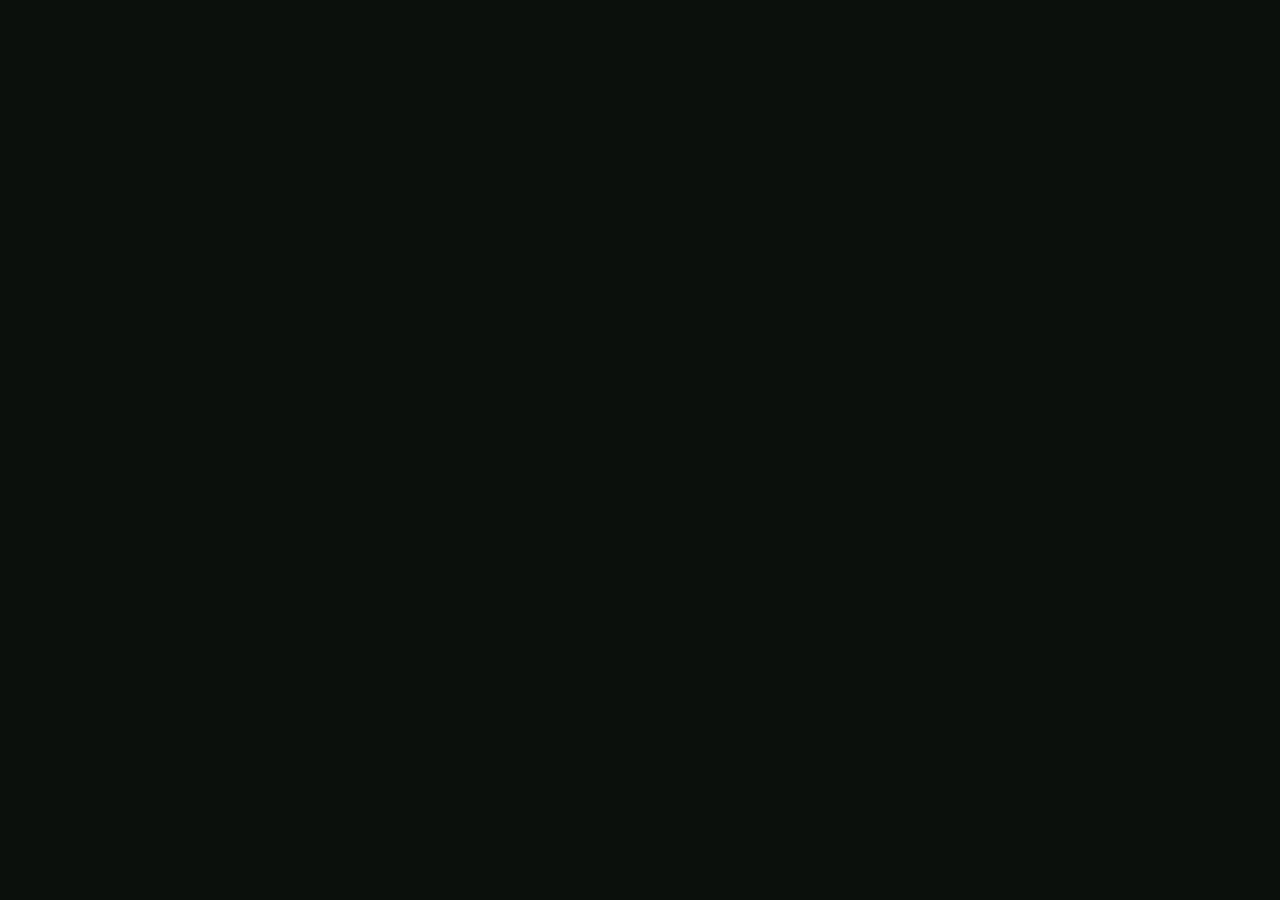
==== commit 86779600: "Update academy.html" ====
--- a/academy.html
+++ b/academy.html
@@ -9,7 +9,6 @@
   <link rel="preconnect" href="https://fonts.googleapis.com">
   <link rel="preconnect" href="https://fonts.gstatic.com" crossorigin>
   <link href="https://fonts.googleapis.com/css2?family=Barlow+Condensed:wght@500;600;700;800&family=Manrope:wght@400;500;600;700;800&display=swap" rel="stylesheet">
-  <link rel="stylesheet" href="style.css">
   <style>
     :root {
       --bg: #0b100c;
@@ -124,6 +123,8 @@
       font-weight: 700;
       padding: 10px 12px;
       border-radius: 7px;
+      text-transform: uppercase;
+      letter-spacing: .04em;
       transition: .2s ease;
     }
 
@@ -149,10 +150,15 @@
     }
 
     .page-banner {
+      width: 100%;
+      background: linear-gradient(180deg, rgba(24, 34, 25, .65), rgba(11, 16, 12, 0));
+      border-bottom: 1px solid var(--line);
+      padding: 64px 0 40px;
+    }
+
+    .page-banner-inner {
       width: min(var(--max), calc(100% - 44px));
       margin: 0 auto;
-      padding: 64px 0 36px;
-      border-bottom: 1px solid var(--line);
     }
 
     .eyebrow {
@@ -178,10 +184,11 @@
       margin: 14px 0 10px;
       font: 700 clamp(40px, 5.5vw, 62px)/1 "Barlow Condensed", sans-serif;
       letter-spacing: .02em;
+      text-transform: uppercase;
       color: var(--text);
     }
 
-    .page-banner > p:last-child {
+    .page-banner p:last-child {
       margin: 0;
       color: #b8beb1;
       font-size: 14px;
@@ -231,704 +238,5 @@
       display: inline-block;
       color: var(--gold);
       font: 700 13px "Barlow Condensed", sans-serif;
-      letter-spacing: .18em;
-    }
-
-    .info-card h3 {
-      margin: 8px 0 14px;
-      font: 600 24px/1.2 "Barlow Condensed", sans-serif;
-      color: var(--gold-bright);
-    }
-
-    .info-card ul {
-      margin: 0;
-      padding-left: 18px;
-      color: #cfd4c8;
-      font-size: 13px;
-    }
-
-    .info-card li + li {
-      margin-top: 6px;
-    }
-
-    /* GUIDE INTRO */
-    .guide-intro {
-      margin: 0 0 24px;
-      padding: 22px 26px;
-      border: 1px solid rgba(197, 166, 101, .35);
-      border-left: 4px solid var(--gold);
-      border-radius: var(--radius);
-      background: linear-gradient(100deg, rgba(197, 166, 101, .12), rgba(18, 26, 19, .95));
-    }
-
-    .guide-intro h3 {
-      margin: 0 0 8px;
-      font: 700 28px/1.15 "Barlow Condensed", sans-serif;
-      letter-spacing: .03em;
-      color: var(--gold-bright);
-    }
-
-    .guide-intro p {
-      margin: 0;
-      color: #d6dbd0;
-      font-size: 13.5px;
-    }
-
-    /* ACADEMY GUIDE CARDS */
-    .academy-guide {
-      display: grid;
-      grid-template-columns: repeat(2, minmax(0, 1fr));
-      gap: 18px;
-    }
-
-    .guide-card {
-      position: relative;
-      display: flex;
-      flex-direction: column;
-      padding: 26px;
-      border: 1px solid var(--line);
-      border-radius: var(--radius);
-      background: linear-gradient(145deg, rgba(24, 34, 25, .96), rgba(16, 23, 17, .96));
-      transition: transform .22s ease, border-color .22s ease;
-    }
-
-    .guide-card:hover {
-      transform: translateY(-2px);
-      border-color: rgba(197, 166, 101, .45);
-    }
-
-    .guide-card h3 {
-      margin: 0 0 16px;
-      padding-bottom: 12px;
-      border-bottom: 1px solid var(--line);
-      font: 700 25px/1.2 "Barlow Condensed", sans-serif;
-      letter-spacing: .02em;
-      color: var(--text);
-      display: flex;
-      align-items: center;
-      gap: 8px;
-    }
-
-    .guide-number {
-      color: var(--gold-bright);
-    }
-
-    .guide-card h4 {
-      margin: 16px 0 6px;
-      font: 700 13px/1.3 "Manrope", sans-serif;
-      text-transform: uppercase;
-      letter-spacing: .08em;
-      color: var(--gold);
-    }
-
-    .guide-card h4:first-of-type {
-      margin-top: 0;
-    }
-
-    .guide-card p {
-      margin: 0 0 8px;
-      color: #cfd4c8;
-      font-size: 13px;
-    }
-
-    .guide-card ul,
-    .guide-card ol {
-      margin: 4px 0 10px;
-      padding-left: 20px;
-      color: #cfd4c8;
-      font-size: 13px;
-    }
-
-    .guide-card li {
-      margin-bottom: 5px;
-    }
-
-    .guide-card strong {
-      color: #ffffff;
-    }
-
-    /* CALLOUT BOXES INSIDE CARDS */
-    .guide-warning {
-      margin-top: 14px;
-      padding: 14px 16px;
-      border-radius: 9px;
-      border: 1px solid rgba(196, 124, 104, .35);
-      border-left: 3px solid var(--red);
-      background: rgba(196, 124, 104, .08);
-    }
-
-    .guide-warning > strong {
-      display: block;
-      margin-bottom: 6px;
-      color: #eab3a4;
-      font-size: 13px;
-    }
-
-    .guide-warning p,
-    .guide-warning ul {
-      margin: 4px 0 0;
-      font-size: 12.5px;
-      color: #ded6d3;
-    }
-
-    .guide-success {
-      border-color: rgba(120, 139, 98, .4);
-      border-left-color: var(--green);
-      background: rgba(120, 139, 98, .1);
-    }
-
-    .guide-success > strong {
-      color: #c7d9b2;
-    }
-
-    .working-hours-list {
-      padding-left: 18px;
-      margin-top: 6px !important;
-    }
-
-    /* KEYCAPS & LINKS */
-    .guide-key {
-      display: inline-block;
-      padding: 1px 7px;
-      margin-right: 3px;
-      border: 1px solid rgba(197, 166, 101, .5);
-      border-radius: 5px;
-      background: rgba(197, 166, 101, .14);
-      color: var(--gold-bright);
-      font-weight: 800;
-      font-size: 11.5px;
-    }
-
-    .guide-link {
-      display: inline-flex;
-      align-items: center;
-      gap: 6px;
-      margin-top: 6px;
-      padding: 9px 14px;
-      border: 1px solid rgba(197, 166, 101, .4);
-      border-radius: 7px;
-      background: rgba(197, 166, 101, .1);
-      color: var(--gold-bright);
-      font-size: 12.5px;
-      font-weight: 700;
-      transition: .2s ease;
-    }
-
-    .guide-link:hover {
-      background: rgba(197, 166, 101, .2);
-      border-color: var(--gold-bright);
-      transform: translateX(2px);
-    }
-
-    /* NOTICE */
-    .notice {
-      display: flex;
-      flex-direction: column;
-      gap: 6px;
-      margin: 32px 0 10px;
-      padding: 21px 24px;
-      border: 1px solid rgba(197, 166, 101, .25);
-      border-left: 3px solid var(--gold);
-      border-radius: 9px;
-      background: linear-gradient(100deg, rgba(197, 166, 101, .10), rgba(197, 166, 101, .025));
-    }
-
-    .notice strong {
-      display: block;
-      color: var(--gold-bright);
-      font: 700 21px "Barlow Condensed", sans-serif;
-      text-transform: uppercase;
-      letter-spacing: .04em;
-    }
-
-    .notice p {
-      margin: 0;
-      color: #c5cabd;
-      font-size: 13px;
-    }
-
-    /* FOOTER */
-    .site-footer {
-      border-top: 1px solid var(--line);
-      background: rgba(5, 9, 6, .48);
-    }
-
-    .footer-inner {
-      width: min(var(--max), calc(100% - 44px));
-      min-height: 94px;
-      margin: auto;
-      display: flex;
-      align-items: center;
-      justify-content: space-between;
-      gap: 20px;
-    }
-
-    .footer-brand {
-      font: 700 23px "Barlow Condensed", sans-serif;
-      letter-spacing: .1em;
-    }
-
-    .footer-brand span {
-      color: var(--gold);
-      font: 600 9px "Manrope", sans-serif;
-      letter-spacing: .14em;
-    }
-
-    .footer-inner p {
-      margin: 0;
-      color: #8e9788;
-      font-size: 9px;
-      letter-spacing: .16em;
-    }
-
-    .copyright {
-      text-align: right;
-      letter-spacing: .04em !important;
-    }
-
-    /* BACK TO TOP */
-    .to-top {
-      position: fixed;
-      right: 24px;
-      bottom: 24px;
-      width: 42px;
-      height: 42px;
-      display: grid;
-      place-items: center;
-      border: 1px solid rgba(197, 166, 101, .45);
-      border-radius: 8px;
-      color: var(--gold-bright);
-      background: #182019;
-      cursor: pointer;
-      opacity: 0;
-      pointer-events: none;
-      transform: translateY(8px);
-      transition: .2s;
-    }
-
-    .to-top.visible {
-      opacity: 1;
-      pointer-events: auto;
-      transform: none;
-    }
-
-    /* RESPONSIVE */
-    @media (max-width: 980px) {
-      .main-nav {
-        gap: 0;
-      }
-      .nav-link {
-        padding: 9px 8px;
-        font-size: 11px;
-      }
-      .header-inner {
-        gap: 15px;
-      }
-    }
-
-    @media (max-width: 860px) {
-      .info-grid,
-      .academy-guide {
-        grid-template-columns: 1fr;
-      }
-    }
-
-    @media (max-width: 780px) {
-      .header-inner {
-        min-height: 70px;
-      }
-      .menu-toggle {
-        display: block;
-      }
-      .main-nav {
-        display: none;
-        position: absolute;
-        top: 69px;
-        left: 0;
-        right: 0;
-        padding: 12px 22px 18px;
-        flex-direction: column;
-        align-items: stretch;
-        background: rgba(11, 16, 12, .98);
-        border-bottom: 1px solid var(--line);
-      }
-      .main-nav.open {
-        display: flex;
-      }
-      .nav-link {
-        padding: 12px;
-        font-size: 12px;
-      }
-      .footer-inner {
-        padding: 22px 0;
-        flex-wrap: wrap;
-      }
-      .copyright {
-        text-align: left;
-        width: 100%;
-      }
-    }
-
-    @media (max-width: 560px) {
-      .page-banner,
-      .section-wrap,
-      .header-inner,
-      .footer-inner {
-        width: min(100% - 30px, var(--max));
-      }
-      .guide-card,
-      .info-card {
-        padding: 20px;
-      }
-      .footer-inner p {
-        width: 100%;
-      }
-    }
-
-    @media (prefers-reduced-motion: reduce) {
-      *,
-      *:before,
-      *:after {
-        scroll-behavior: auto !important;
-        transition: none !important;
-      }
-    }
-  </style>
-</head>
-<body>
-  <header class="site-header">
-    <div class="header-inner">
-      <a class="brand" href="index.html" aria-label="SANG Military Academy — главная">
-        <span class="brand-mark"><span>✦</span></span>
-        <span class="brand-copy"><strong>SANG</strong><small>MILITARY ACADEMY</small></span>
-      </a>
-      <button class="menu-toggle" id="menuToggle" aria-label="Открыть меню" aria-expanded="false">☰</button>
-      <nav class="main-nav" id="mainNav">
-        <a class="nav-link" href="index.html">Главная</a>
-        <a class="nav-link active" href="academy.html">Правила</a>
-        <a class="nav-link" href="leadership.html">Руководство</a>
-        <a class="nav-link" href="rules.html">Подразделения</a>
-        <a class="nav-link" href="promotions.html">Повышения</a>
-        <a class="nav-link" href="exams.html">Экзамены</a>
-        <a class="nav-link" href="materials.html">Материалы</a>
-      </nav>
-    </div>
-  </header>
-
-  <main>
-    <section class="content-section page-section" id="academy">
-      <div class="page-banner">
-        <p class="eyebrow">WELCOME TO THE ACADEMY</p>
-        <h2>Military Academy</h2>
-        <p>Подготовка, обучение и становление будущих военнослужащих.</p>
-      </div>
-
-      <div class="section-wrap narrow">
-        <div class="section-heading left">
-          <p class="eyebrow">ABOUT MA</p>
-          <h2>О подразделении</h2>
-          <p>
-            Military Academy (MA) — подразделение, ответственное за первичную
-            подготовку новобранцев, знакомство с порядком службы и проверку
-            усвоенных знаний.
-          </p>
-        </div>
-
-        <div class="info-grid">
-          <article class="info-card">
-            <span class="number">01</span>
-            <h3>Основные задачи MA</h3>
-            <ul>
-              <li>Проведение наборов и первичного отбора.</li>
-              <li>Обучение новобранцев основам службы.</li>
-              <li>Проведение экзаменов и принятие присяг.</li>
-              <li>Контроль знаний и дисциплины.</li>
-              <li>Подготовка военнослужащих к дальнейшей службе.</li>
-            </ul>
-          </article>
-
-          <article class="info-card">
-            <span class="number">02</span>
-            <h3>Что требуется от новобранца</h3>
-            <ul>
-              <li>Изучать устав и правила фракции.</li>
-              <li>Соблюдать субординацию.</li>
-              <li>Выполнять законные приказы старшего состава.</li>
-              <li>Быть ответственным и активным.</li>
-              <li>Уточнять непонятные моменты у наставников.</li>
-            </ul>
-          </article>
-        </div>
-
-        <div class="guide-intro">
-          <h3>🎖️ ПАМЯТКА АКАДЕМИКА SANG</h3>
-          <p>
-            <strong>⚠️ Главное правило:</strong>
-            Не знаешь, как поступить — спроси в <strong>/f</strong> или Discord.
-            Самодеятельность приводит к выговорам, НВС или тюрьме.
-          </p>
-        </div>
-
-        <div class="academy-guide">
-          <!-- 1 -->
-          <article class="guide-card">
-            <h3><span class="guide-number">01.</span> 🫡 Общение и иерархия</h3>
-
-            <h4>Субординация</h4>
-            <p>Строго деловой тон.</p>
-            <ul>
-              <li>🚫 Запрещены фамильярность и оскорбления других фракций и крайма.</li>
-            </ul>
-
-            <h4>Провокации и конфликты</h4>
-            <p>На байты и неадекватность, в том числе от старших, <strong>не реагируем</strong>.</p>
-            <ul>
-              <li>🎥 Включаем бодикамеру (откат) и передаём запись руководству (МА, Colonel, General Major).</li>
-              <li>🤫 Не выносим сор из избы: решаем вопросы внутри фракции, без жалоб в ГОВ или админам.</li>
-            </ul>
-
-            <h4>Цепочка обращений</h4>
-            <p>Не перепрыгиваем через голову к генералу.</p>
-            <p><strong>Старший отдела → Куратор → Руководство</strong></p>
-          </article>
-
-          <!-- 2 -->
-          <article class="guide-card">
-            <h3><span class="guide-number">02.</span> 🔫 Оружие, КПП и огонь</h3>
-
-            <h4>КПП</h4>
-            <p>
-              Академикам находиться на КПП <strong>СТРОГО ЗАПРЕЩЕНО</strong>
-              (там только МА и МП). Все вопросы — в <strong>/f</strong> или спецсвязь.
-            </p>
-
-            <h4>Снаряжение</h4>
-            <ul>
-              <li>🚫 Запрещено носить наручники.</li>
-              <li>🚫 Запрещено проводить задержания.</li>
-              <li>🚫 Запрещено доставать оружие или целиться без причины.</li>
-              <li>🚫 Запрещено держать оружие в быстром слоте.</li>
-            </ul>
-
-            <h4>Незнакомцы на ФЗ</h4>
-            <p>
-              Не угрожать и не стрелять. Сразу докладываем в <strong>/f</strong>,
-              старшие разберутся.
-            </p>
-
-            <h4>Открытие огня разрешено ТОЛЬКО если:</h4>
-            <ol>
-              <li>По вам открыли огонь.</li>
-              <li>Есть прямая угроза (достали оружие).</li>
-              <li>Вам нанесён урон (DB, удары).</li>
-            </ol>
-            <p>В остальных случаях вызываем МП.</p>
-
-            <div class="guide-warning">
-              <strong>❗ Помощь раненым</strong>
-              <p>
-                Игнорировать лежащих на КПП-2 / ФЗ нельзя — оказываем ПМП
-                (эпинефрин) или вызываем скорую.
-              </p>
-              <p>
-                Если убили человека в бою — <strong>обязаны</strong> поднять его
-                и передать МП/старшим вместе с откатом для процессуальных действий.
-                Иначе — наказание за НРП.
-              </p>
-            </div>
-          </article>
-
-          <!-- 3 -->
-          <article class="guide-card">
-            <h3><span class="guide-number">03.</span> 👕 Форма и выход с форта</h3>
-
-            <h4>Внешний вид</h4>
-            <p>До 12 ранга находиться без формы <strong>запрещено</strong>.</p>
-            <p>👁️ Тепловизор разрешён везде, кроме острова.</p>
-
-            <h4>Покидание ФЗ в рабочее время</h4>
-            <div class="guide-warning guide-success">
-              <strong>🕒 Рабочее время:</strong>
-              <ul class="working-hours-list">
-                <li>С понедельника по пятницу с 12:30 до 00:30, после обязательного ночного дропа в 00:00;</li>
-                <li>С субботы по воскресенье с 14:30 до 00:30, после обязательного ночного дропа в 00:00;</li>
-                <li>В предпраздничные дни с 15:00 до 00:30, после обязательного ночного дропа в 00:00;</li>
-                <li>В праздничные дни с 16:00 до 00:30.</li>
-              </ul>
-            </div>
-
-            <ul>
-              <li>🚫 Запрещено уходить без сопровождения старших или других отделов.</li>
-              <li>✅ Исключение: оформлен отдых на сайте, надета личная одежда и <strong>сняты все ОПЗ</strong> (бодикамера, кобура и т.д.).</li>
-            </ul>
-
-            <h4>Вне рабочего времени</h4>
-            <p>Выход только в личной одежде и на личном транспорте.</p>
-          </article>
-
-          <!-- 4 -->
-          <article class="guide-card">
-            <h3><span class="guide-number">04.</span> 🚨 Нападение на форт</h3>
-
-            <ul>
-              <li>🚫 Запрещено стрелять из ЗЗ (зелёной зоны).</li>
-              <li>🚫 Запрещено РКшиться — возвращаться в бой после смерти.</li>
-            </ul>
-
-            <div class="guide-warning guide-success">
-              <strong>✅ Возврат в бой</strong>
-              <p>
-                Разрешён только при начале нового захвата точки,
-                когда обновился таймер.
-              </p>
-            </div>
-          </article>
-
-          <!-- 5 -->
-          <article class="guide-card">
-            <h3><span class="guide-number">05.</span> 📦 Поставки и боевые выезды</h3>
-
-            <h4>Подготовка</h4>
-            <ol>
-              <li>Полный зафуллинг — без хлама в инвентаре.</li>
-              <li>Зайти в нужный войс.</li>
-              <li>Вступить в группу по коду из чата.</li>
-              <li>Встать в строй.</li>
-            </ol>
-
-            <ul>
-              <li>🚁 В вертолёт — только по команде.</li>
-              <li>За руль садятся старшие.</li>
-              <li>Мегафон без знания правил не трогать.</li>
-            </ul>
-
-            <div class="guide-warning">
-              <strong>🔇 Режим тишины</strong>
-              <p>
-                Запрещено спрашивать в чатах: «куда едем / какой маршрут».
-                Это приравнивается к сливу информации крайму.
-              </p>
-            </div>
-
-            <h4>Погрузка — строго по коллу</h4>
-            <p>Выполняем команды быстро / медленно / стоп.</p>
-            <ul>
-              <li><span class="guide-key">[E]</span> — взять коробку.</li>
-              <li><span class="guide-key">[G]</span> — положить в багажник.</li>
-              <li><span class="guide-key">[0]</span> — положить на пол.</li>
-            </ul>
-
-            <h4>Бой на поставке</h4>
-            <ul>
-              <li>Слушаем коллера.</li>
-              <li>Выходим из машин только по команде.</li>
-              <li>Поднимаем раненых союзников.</li>
-              <li><span class="guide-key">[E]</span> — отменить рес, если по вам стреляют.</li>
-            </ul>
-
-            <h4>Если вас убили — ждём колл</h4>
-            <ul>
-              <li>💉 «Продлеваемся» — лежим и ждём рес.</li>
-              <li>🏥 «РК» — респавн в лазарете → перезафуллинг → возврат в строй.</li>
-            </ul>
-
-            <h4>Краш / потерялись</h4>
-            <p>Вернуться на поставку или на ФЗ и ждать регрупа.</p>
-          </article>
-
-          <!-- 6 -->
-          <article class="guide-card">
-            <h3><span class="guide-number">06.</span> 📢 Общий сбор и НВС</h3>
-
-            <p>Явка на общий сбор <strong>ОБЯЗАТЕЛЬНА</strong>.</p>
-
-            <div class="guide-warning">
-              <strong>🚨 Неявка = НВС</strong>
-              <p>Отработка и блокировка:</p>
-              <ul>
-                <li>Повышений.</li>
-                <li>Получения военного билета.</li>
-                <li>Увольнения.</li>
-              </ul>
-            </div>
-
-            <h4>Ошибочный НВС</h4>
-            <p>
-              Например, если вы находились на другой поставке:
-              сделайте скриншоты и отправьте их в канал обжалования.
-            </p>
-
-            <p>
-              <a
-                class="guide-link"
-                href="https://discord.com/channels/1514608098621526096/1514608102056529949"
-                target="_blank"
-                rel="noopener noreferrer"
-              >
-                Открыть канал обжалования НВС в Discord →
-              </a>
-            </p>
-          </article>
-        </div>
-
-        <div class="notice">
-          <strong>Запомни!</strong>
-          <p>
-            Дисциплина, внимательность и соблюдение субординации —
-            основа службы в SANG. При возникновении вопросов обращайтесь
-            к старшему составу или руководству Military Academy.
-          </p>
-        </div>
-      </div>
-    </section>
-  </main>
-
-  <footer class="site-footer">
-    <div class="footer-inner">
-      <a class="footer-brand" href="index.html">SANG <span>/ MILITARY ACADEMY</span></a>
-      <p>MAJESTIC · MEMPHIS · SANG</p>
-      <p class="copyright">© <span id="year"></span> SANG Military Academy. Информационный портал.</p>
-    </div>
-  </footer>
-
-  <button class="to-top" id="toTop" aria-label="Наверх">↑</button>
-
-  <script>
-    const currentPage = window.location.pathname.split("/").pop() || "academy.html";
-    document.querySelectorAll(".nav-link").forEach(link => {
-      if (link.getAttribute("href") === currentPage) {
-        link.classList.add("active");
-      } else {
-        link.classList.remove("active");
-      }
-    });
-
-    const menuToggle = document.getElementById("menuToggle");
-    const mainNav = document.getElementById("mainNav");
-    if (menuToggle && mainNav) {
-      menuToggle.addEventListener("click", () => {
-        const isOpen = mainNav.classList.toggle("open");
-        menuToggle.setAttribute("aria-expanded", isOpen);
-      });
-    }
-
-    const toTop = document.getElementById("toTop");
-    window.addEventListener("scroll", () => {
-      if (window.scrollY > 300) {
-        toTop.classList.add("visible");
-      } else {
-        toTop.classList.remove("visible");
-      }
-    });
-    toTop.addEventListener("click", () => {
-      window.scrollTo({ top: 0, behavior: "smooth" });
-    });
-
-    const yearEl = document.getElementById("year");
-    if (yearEl) {
-      yearEl.textContent = new Date().getFullYear();
-    }
-  </script>
-  <script src="script.js"></script>
-</body>
-</html>
+      letter-spacing:
+      
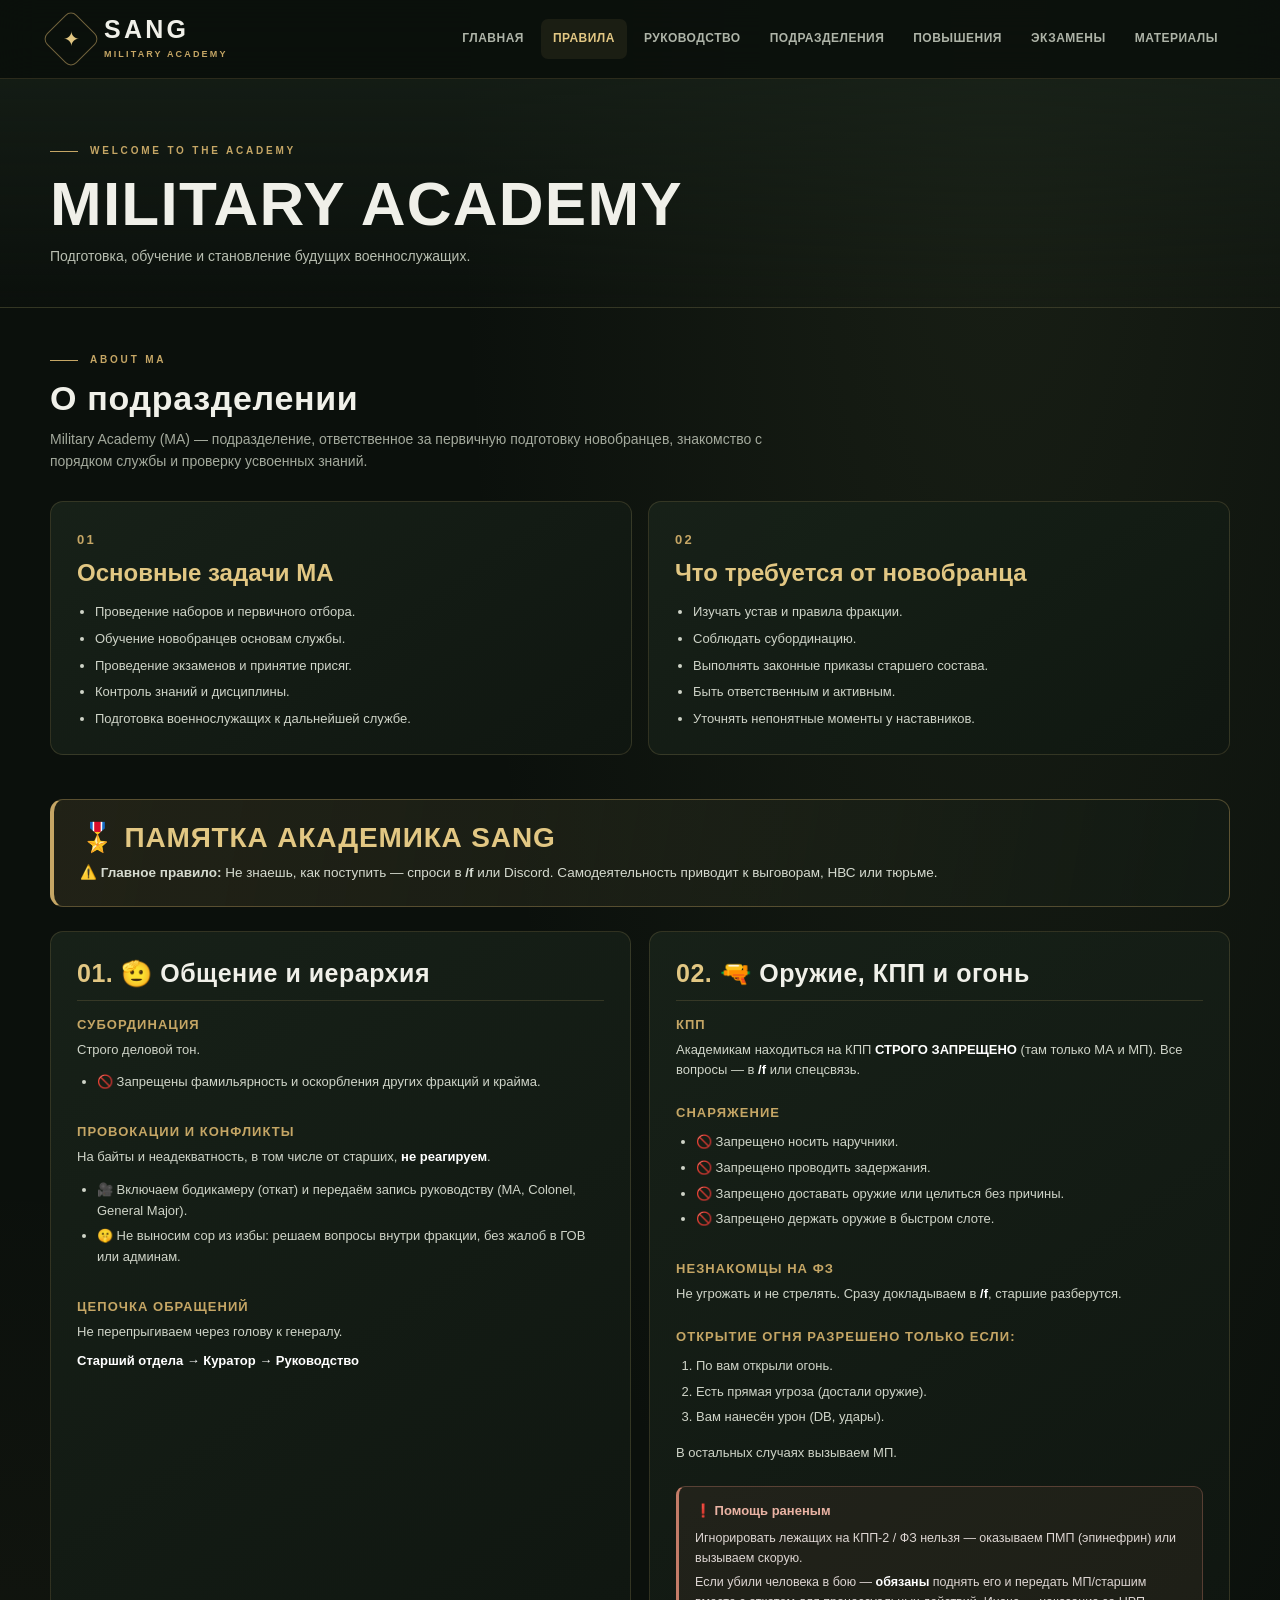
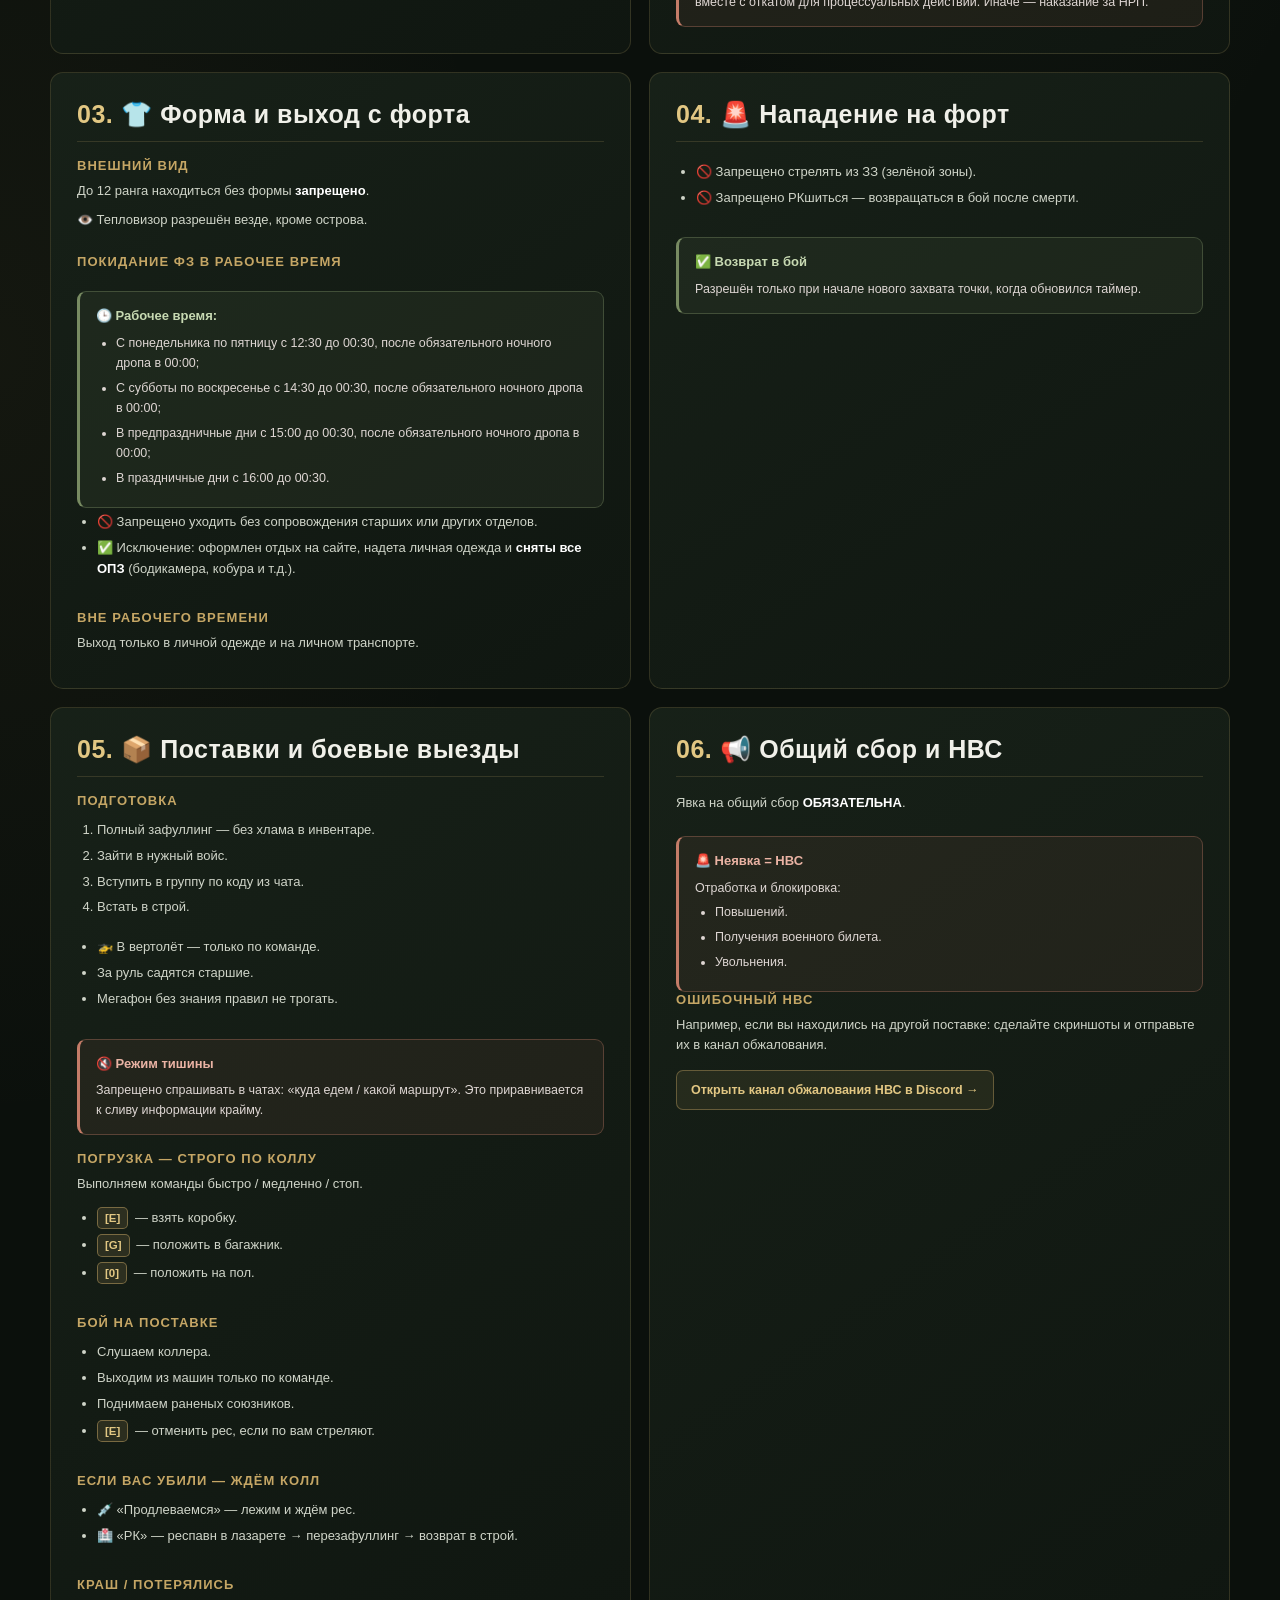
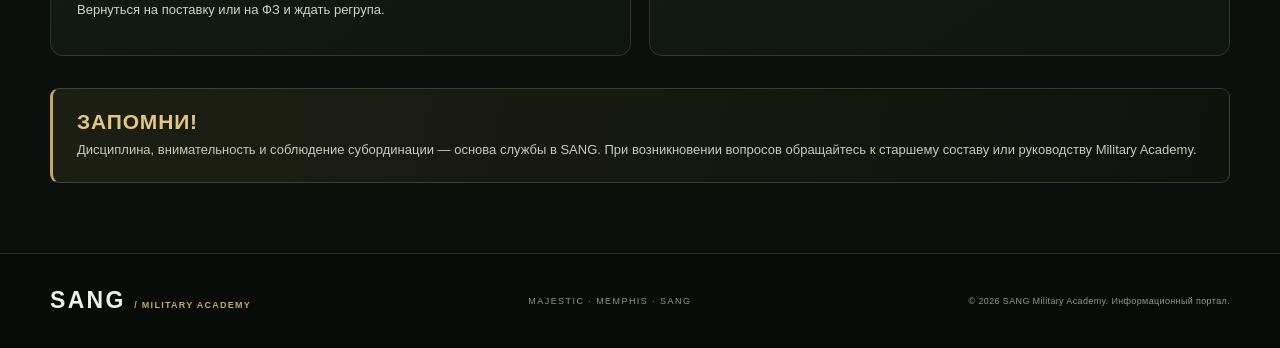
==== commit a391278c: "Update academy.html" ====
--- a/academy.html
+++ b/academy.html
@@ -238,5 +238,696 @@
       display: inline-block;
       color: var(--gold);
       font: 700 13px "Barlow Condensed", sans-serif;
-      letter-spacing:
-      
+      letter-spacing: .18em;
+    }
+
+    .info-card h3 {
+      margin: 8px 0 14px;
+      font: 600 24px/1.2 "Barlow Condensed", sans-serif;
+      color: var(--gold-bright);
+    }
+
+    .info-card ul {
+      margin: 0;
+      padding-left: 18px;
+      color: #cfd4c8;
+      font-size: 13px;
+    }
+
+    .info-card li + li {
+      margin-top: 6px;
+    }
+
+    /* GUIDE INTRO */
+    .guide-intro {
+      margin: 0 0 24px;
+      padding: 22px 26px;
+      border: 1px solid rgba(197, 166, 101, .35);
+      border-left: 4px solid var(--gold);
+      border-radius: var(--radius);
+      background: linear-gradient(100deg, rgba(197, 166, 101, .12), rgba(18, 26, 19, .95));
+    }
+
+    .guide-intro h3 {
+      margin: 0 0 8px;
+      font: 700 28px/1.15 "Barlow Condensed", sans-serif;
+      letter-spacing: .03em;
+      color: var(--gold-bright);
+    }
+
+    .guide-intro p {
+      margin: 0;
+      color: #d6dbd0;
+      font-size: 13.5px;
+    }
+
+    /* ACADEMY GUIDE CARDS */
+    .academy-guide {
+      display: grid;
+      grid-template-columns: repeat(2, minmax(0, 1fr));
+      gap: 18px;
+    }
+
+    .guide-card {
+      position: relative;
+      display: flex;
+      flex-direction: column;
+      padding: 26px;
+      border: 1px solid var(--line);
+      border-radius: var(--radius);
+      background: linear-gradient(145deg, rgba(24, 34, 25, .96), rgba(16, 23, 17, .96));
+      transition: transform .22s ease, border-color .22s ease;
+    }
+
+    .guide-card:hover {
+      transform: translateY(-2px);
+      border-color: rgba(197, 166, 101, .45);
+    }
+
+    .guide-card h3 {
+      margin: 0 0 16px;
+      padding-bottom: 12px;
+      border-bottom: 1px solid var(--line);
+      font: 700 25px/1.2 "Barlow Condensed", sans-serif;
+      letter-spacing: .02em;
+      color: var(--text);
+      display: flex;
+      align-items: center;
+      gap: 8px;
+    }
+
+    .guide-number {
+      color: var(--gold-bright);
+    }
+
+    .guide-card h4 {
+      margin: 16px 0 6px;
+      font: 700 13px/1.3 "Manrope", sans-serif;
+      text-transform: uppercase;
+      letter-spacing: .08em;
+      color: var(--gold);
+    }
+
+    .guide-card h4:first-of-type {
+      margin-top: 0;
+    }
+
+    .guide-card p {
+      margin: 0 0 8px;
+      color: #cfd4c8;
+      font-size: 13px;
+    }
+
+    .guide-card ul,
+    .guide-card ol {
+      margin: 4px 0 10px;
+      padding-left: 20px;
+      color: #cfd4c8;
+      font-size: 13px;
+    }
+
+    .guide-card li {
+      margin-bottom: 5px;
+    }
+
+    .guide-card strong {
+      color: #ffffff;
+    }
+
+    /* CALLOUT BOXES INSIDE CARDS */
+    .guide-warning {
+      margin-top: 14px;
+      padding: 14px 16px;
+      border-radius: 9px;
+      border: 1px solid rgba(196, 124, 104, .35);
+      border-left: 3px solid var(--red);
+      background: rgba(196, 124, 104, .08);
+    }
+
+    .guide-warning > strong {
+      display: block;
+      margin-bottom: 6px;
+      color: #eab3a4;
+      font-size: 13px;
+    }
+
+    .guide-warning p,
+    .guide-warning ul {
+      margin: 4px 0 0;
+      font-size: 12.5px;
+      color: #ded6d3;
+    }
+
+    .guide-success {
+      border-color: rgba(120, 139, 98, .4);
+      border-left-color: var(--green);
+      background: rgba(120, 139, 98, .1);
+    }
+
+    .guide-success > strong {
+      color: #c7d9b2;
+    }
+
+    .working-hours-list {
+      padding-left: 18px;
+      margin-top: 6px !important;
+    }
+
+    /* KEYCAPS & LINKS */
+    .guide-key {
+      display: inline-block;
+      padding: 1px 7px;
+      margin-right: 3px;
+      border: 1px solid rgba(197, 166, 101, .5);
+      border-radius: 5px;
+      background: rgba(197, 166, 101, .14);
+      color: var(--gold-bright);
+      font-weight: 800;
+      font-size: 11.5px;
+    }
+
+    .guide-link {
+      display: inline-flex;
+      align-items: center;
+      gap: 6px;
+      margin-top: 6px;
+      padding: 9px 14px;
+      border: 1px solid rgba(197, 166, 101, .4);
+      border-radius: 7px;
+      background: rgba(197, 166, 101, .1);
+      color: var(--gold-bright);
+      font-size: 12.5px;
+      font-weight: 700;
+      transition: .2s ease;
+    }
+
+    .guide-link:hover {
+      background: rgba(197, 166, 101, .2);
+      border-color: var(--gold-bright);
+      transform: translateX(2px);
+    }
+
+    /* NOTICE */
+    .notice {
+      display: flex;
+      flex-direction: column;
+      gap: 6px;
+      margin: 32px 0 10px;
+      padding: 21px 24px;
+      border: 1px solid rgba(197, 166, 101, .25);
+      border-left: 3px solid var(--gold);
+      border-radius: 9px;
+      background: linear-gradient(100deg, rgba(197, 166, 101, .10), rgba(197, 166, 101, .025));
+    }
+
+    .notice strong {
+      display: block;
+      color: var(--gold-bright);
+      font: 700 21px "Barlow Condensed", sans-serif;
+      text-transform: uppercase;
+      letter-spacing: .04em;
+    }
+
+    .notice p {
+      margin: 0;
+      color: #c5cabd;
+      font-size: 13px;
+    }
+
+    /* FOOTER */
+    .site-footer {
+      border-top: 1px solid var(--line);
+      background: rgba(5, 9, 6, .48);
+    }
+
+    .footer-inner {
+      width: min(var(--max), calc(100% - 44px));
+      min-height: 94px;
+      margin: auto;
+      display: flex;
+      align-items: center;
+      justify-content: space-between;
+      gap: 20px;
+    }
+
+    .footer-brand {
+      font: 700 23px "Barlow Condensed", sans-serif;
+      letter-spacing: .1em;
+    }
+
+    .footer-brand span {
+      color: var(--gold);
+      font: 600 9px "Manrope", sans-serif;
+      letter-spacing: .14em;
+    }
+
+    .footer-inner p {
+      margin: 0;
+      color: #8e9788;
+      font-size: 9px;
+      letter-spacing: .16em;
+    }
+
+    .copyright {
+      text-align: right;
+      letter-spacing: .04em !important;
+    }
+
+    /* BACK TO TOP */
+    .to-top {
+      position: fixed;
+      right: 24px;
+      bottom: 24px;
+      width: 42px;
+      height: 42px;
+      display: grid;
+      place-items: center;
+      border: 1px solid rgba(197, 166, 101, .45);
+      border-radius: 8px;
+      color: var(--gold-bright);
+      background: #182019;
+      cursor: pointer;
+      opacity: 0;
+      pointer-events: none;
+      transform: translateY(8px);
+      transition: .2s;
+    }
+
+    .to-top.visible {
+      opacity: 1;
+      pointer-events: auto;
+      transform: none;
+    }
+
+    /* RESPONSIVE */
+    @media (max-width: 980px) {
+      .main-nav {
+        gap: 0;
+      }
+      .nav-link {
+        padding: 9px 8px;
+        font-size: 11px;
+      }
+      .header-inner {
+        gap: 15px;
+      }
+    }
+
+    @media (max-width: 860px) {
+      .info-grid,
+      .academy-guide {
+        grid-template-columns: 1fr;
+      }
+    }
+
+    @media (max-width: 780px) {
+      .header-inner {
+        min-height: 70px;
+      }
+      .menu-toggle {
+        display: block;
+      }
+      .main-nav {
+        display: none;
+        position: absolute;
+        top: 69px;
+        left: 0;
+        right: 0;
+        padding: 12px 22px 18px;
+        flex-direction: column;
+        align-items: stretch;
+        background: rgba(11, 16, 12, .98);
+        border-bottom: 1px solid var(--line);
+      }
+      .main-nav.open {
+        display: flex;
+      }
+      .nav-link {
+        padding: 12px;
+        font-size: 12px;
+      }
+      .footer-inner {
+        padding: 22px 0;
+        flex-wrap: wrap;
+      }
+      .copyright {
+        text-align: left;
+        width: 100%;
+      }
+    }
+
+    @media (max-width: 560px) {
+      .page-banner-inner,
+      .section-wrap,
+      .header-inner,
+      .footer-inner {
+        width: min(100% - 30px, var(--max));
+      }
+      .guide-card,
+      .info-card {
+        padding: 20px;
+      }
+      .footer-inner p {
+        width: 100%;
+      }
+    }
+  </style>
+</head>
+<body>
+  <header class="site-header">
+    <div class="header-inner">
+      <a class="brand" href="index.html" aria-label="SANG Military Academy — главная">
+        <span class="brand-mark"><span>✦</span></span>
+        <span class="brand-copy"><strong>SANG</strong><small>MILITARY ACADEMY</small></span>
+      </a>
+      <button class="menu-toggle" id="menuToggle" aria-label="Открыть меню" aria-expanded="false">☰</button>
+      <nav class="main-nav" id="mainNav">
+        <a class="nav-link" href="index.html">Главная</a>
+        <a class="nav-link active" href="academy.html">Правила</a>
+        <a class="nav-link" href="leadership.html">Руководство</a>
+        <a class="nav-link" href="rules.html">Подразделения</a>
+        <a class="nav-link" href="promotions.html">Повышения</a>
+        <a class="nav-link" href="exams.html">Экзамены</a>
+        <a class="nav-link" href="materials.html">Материалы</a>
+      </nav>
+    </div>
+  </header>
+
+  <main>
+    <section class="content-section page-section" id="academy">
+      <div class="page-banner">
+        <div class="page-banner-inner">
+          <p class="eyebrow">WELCOME TO THE ACADEMY</p>
+          <h2>Military Academy</h2>
+          <p>Подготовка, обучение и становление будущих военнослужащих.</p>
+        </div>
+      </div>
+
+      <div class="section-wrap narrow">
+        <div class="section-heading left">
+          <p class="eyebrow">ABOUT MA</p>
+          <h2>О подразделении</h2>
+          <p>
+            Military Academy (MA) — подразделение, ответственное за первичную
+            подготовку новобранцев, знакомство с порядком службы и проверку
+            усвоенных знаний.
+          </p>
+        </div>
+
+        <div class="info-grid">
+          <article class="info-card">
+            <span class="number">01</span>
+            <h3>Основные задачи MA</h3>
+            <ul>
+              <li>Проведение наборов и первичного отбора.</li>
+              <li>Обучение новобранцев основам службы.</li>
+              <li>Проведение экзаменов и принятие присяг.</li>
+              <li>Контроль знаний и дисциплины.</li>
+              <li>Подготовка военнослужащих к дальнейшей службе.</li>
+            </ul>
+          </article>
+
+          <article class="info-card">
+            <span class="number">02</span>
+            <h3>Что требуется от новобранца</h3>
+            <ul>
+              <li>Изучать устав и правила фракции.</li>
+              <li>Соблюдать субординацию.</li>
+              <li>Выполнять законные приказы старшего состава.</li>
+              <li>Быть ответственным и активным.</li>
+              <li>Уточнять непонятные моменты у наставников.</li>
+            </ul>
+          </article>
+        </div>
+
+        <div class="guide-intro">
+          <h3>🎖️ ПАМЯТКА АКАДЕМИКА SANG</h3>
+          <p>
+            <strong>⚠️ Главное правило:</strong>
+            Не знаешь, как поступить — спроси в <strong>/f</strong> или Discord.
+            Самодеятельность приводит к выговорам, НВС или тюрьме.
+          </p>
+        </div>
+
+        <div class="academy-guide">
+          <!-- 1 -->
+          <article class="guide-card">
+            <h3><span class="guide-number">01.</span> 🫡 Общение и иерархия</h3>
+
+            <h4>Субординация</h4>
+            <p>Строго деловой тон.</p>
+            <ul>
+              <li>🚫 Запрещены фамильярность и оскорбления других фракций и крайма.</li>
+            </ul>
+
+            <h4>Провокации и конфликты</h4>
+            <p>На байты и неадекватность, в том числе от старших, <strong>не реагируем</strong>.</p>
+            <ul>
+              <li>🎥 Включаем бодикамеру (откат) и передаём запись руководству (МА, Colonel, General Major).</li>
+              <li>🤫 Не выносим сор из избы: решаем вопросы внутри фракции, без жалоб в ГОВ или админам.</li>
+            </ul>
+
+            <h4>Цепочка обращений</h4>
+            <p>Не перепрыгиваем через голову к генералу.</p>
+            <p><strong>Старший отдела → Куратор → Руководство</strong></p>
+          </article>
+
+          <!-- 2 -->
+          <article class="guide-card">
+            <h3><span class="guide-number">02.</span> 🔫 Оружие, КПП и огонь</h3>
+
+            <h4>КПП</h4>
+            <p>
+              Академикам находиться на КПП <strong>СТРОГО ЗАПРЕЩЕНО</strong>
+              (там только МА и МП). Все вопросы — в <strong>/f</strong> или спецсвязь.
+            </p>
+
+            <h4>Снаряжение</h4>
+            <ul>
+              <li>🚫 Запрещено носить наручники.</li>
+              <li>🚫 Запрещено проводить задержания.</li>
+              <li>🚫 Запрещено доставать оружие или целиться без причины.</li>
+              <li>🚫 Запрещено держать оружие в быстром слоте.</li>
+            </ul>
+
+            <h4>Незнакомцы на ФЗ</h4>
+            <p>
+              Не угрожать и не стрелять. Сразу докладываем в <strong>/f</strong>,
+              старшие разберутся.
+            </p>
+
+            <h4>Открытие огня разрешено ТОЛЬКО если:</h4>
+            <ol>
+              <li>По вам открыли огонь.</li>
+              <li>Есть прямая угроза (достали оружие).</li>
+              <li>Вам нанесён урон (DB, удары).</li>
+            </ol>
+            <p>В остальных случаях вызываем МП.</p>
+
+            <div class="guide-warning">
+              <strong>❗ Помощь раненым</strong>
+              <p>
+                Игнорировать лежащих на КПП-2 / ФЗ нельзя — оказываем ПМП
+                (эпинефрин) или вызываем скорую.
+              </p>
+              <p>
+                Если убили человека в бою — <strong>обязаны</strong> поднять его
+                и передать МП/старшим вместе с откатом для процессуальных действий.
+                Иначе — наказание за НРП.
+              </p>
+            </div>
+          </article>
+
+          <!-- 3 -->
+          <article class="guide-card">
+            <h3><span class="guide-number">03.</span> 👕 Форма и выход с форта</h3>
+
+            <h4>Внешний вид</h4>
+            <p>До 12 ранга находиться без формы <strong>запрещено</strong>.</p>
+            <p>👁️ Тепловизор разрешён везде, кроме острова.</p>
+
+            <h4>Покидание ФЗ в рабочее время</h4>
+            <div class="guide-warning guide-success">
+              <strong>🕒 Рабочее время:</strong>
+              <ul class="working-hours-list">
+                <li>С понедельника по пятницу с 12:30 до 00:30, после обязательного ночного дропа в 00:00;</li>
+                <li>С субботы по воскресенье с 14:30 до 00:30, после обязательного ночного дропа в 00:00;</li>
+                <li>В предпраздничные дни с 15:00 до 00:30, после обязательного ночного дропа в 00:00;</li>
+                <li>В праздничные дни с 16:00 до 00:30.</li>
+              </ul>
+            </div>
+
+            <ul>
+              <li>🚫 Запрещено уходить без сопровождения старших или других отделов.</li>
+              <li>✅ Исключение: оформлен отдых на сайте, надета личная одежда и <strong>сняты все ОПЗ</strong> (бодикамера, кобура и т.д.).</li>
+            </ul>
+
+            <h4>Вне рабочего времени</h4>
+            <p>Выход только в личной одежде и на личном транспорте.</p>
+          </article>
+
+          <!-- 4 -->
+          <article class="guide-card">
+            <h3><span class="guide-number">04.</span> 🚨 Нападение на форт</h3>
+
+            <ul>
+              <li>🚫 Запрещено стрелять из ЗЗ (зелёной зоны).</li>
+              <li>🚫 Запрещено РКшиться — возвращаться в бой после смерти.</li>
+            </ul>
+
+            <div class="guide-warning guide-success">
+              <strong>✅ Возврат в бой</strong>
+              <p>
+                Разрешён только при начале нового захвата точки,
+                когда обновился таймер.
+              </p>
+            </div>
+          </article>
+
+          <!-- 5 -->
+          <article class="guide-card">
+            <h3><span class="guide-number">05.</span> 📦 Поставки и боевые выезды</h3>
+
+            <h4>Подготовка</h4>
+            <ol>
+              <li>Полный зафуллинг — без хлама в инвентаре.</li>
+              <li>Зайти в нужный войс.</li>
+              <li>Вступить в группу по коду из чата.</li>
+              <li>Встать в строй.</li>
+            </ol>
+
+            <ul>
+              <li>🚁 В вертолёт — только по команде.</li>
+              <li>За руль садятся старшие.</li>
+              <li>Мегафон без знания правил не трогать.</li>
+            </ul>
+
+            <div class="guide-warning">
+              <strong>🔇 Режим тишины</strong>
+              <p>
+                Запрещено спрашивать в чатах: «куда едем / какой маршрут».
+                Это приравнивается к сливу информации крайму.
+              </p>
+            </div>
+
+            <h4>Погрузка — строго по коллу</h4>
+            <p>Выполняем команды быстро / медленно / стоп.</p>
+            <ul>
+              <li><span class="guide-key">[E]</span> — взять коробку.</li>
+              <li><span class="guide-key">[G]</span> — положить в багажник.</li>
+              <li><span class="guide-key">[0]</span> — положить на пол.</li>
+            </ul>
+
+            <h4>Бой на поставке</h4>
+            <ul>
+              <li>Слушаем коллера.</li>
+              <li>Выходим из машин только по команде.</li>
+              <li>Поднимаем раненых союзников.</li>
+              <li><span class="guide-key">[E]</span> — отменить рес, если по вам стреляют.</li>
+            </ul>
+
+            <h4>Если вас убили — ждём колл</h4>
+            <ul>
+              <li>💉 «Продлеваемся» — лежим и ждём рес.</li>
+              <li>🏥 «РК» — респавн в лазарете → перезафуллинг → возврат в строй.</li>
+            </ul>
+
+            <h4>Краш / потерялись</h4>
+            <p>Вернуться на поставку или на ФЗ и ждать регрупа.</p>
+          </article>
+
+          <!-- 6 -->
+          <article class="guide-card">
+            <h3><span class="guide-number">06.</span> 📢 Общий сбор и НВС</h3>
+
+            <p>Явка на общий сбор <strong>ОБЯЗАТЕЛЬНА</strong>.</p>
+
+            <div class="guide-warning">
+              <strong>🚨 Неявка = НВС</strong>
+              <p>Отработка и блокировка:</p>
+              <ul>
+                <li>Повышений.</li>
+                <li>Получения военного билета.</li>
+                <li>Увольнения.</li>
+              </ul>
+            </div>
+
+            <h4>Ошибочный НВС</h4>
+            <p>
+              Например, если вы находились на другой поставке:
+              сделайте скриншоты и отправьте их в канал обжалования.
+            </p>
+
+            <p>
+              <a
+                class="guide-link"
+                href="https://discord.com/channels/1514608098621526096/1514608102056529949"
+                target="_blank"
+                rel="noopener noreferrer"
+              >
+                Открыть канал обжалования НВС в Discord →
+              </a>
+            </p>
+          </article>
+        </div>
+
+        <div class="notice">
+          <strong>Запомни!</strong>
+          <p>
+            Дисциплина, внимательность и соблюдение субординации —
+            основа службы в SANG. При возникновении вопросов обращайтесь
+            к старшему составу или руководству Military Academy.
+          </p>
+        </div>
+      </div>
+    </section>
+  </main>
+
+  <footer class="site-footer">
+    <div class="footer-inner">
+      <a class="footer-brand" href="index.html">SANG <span>/ MILITARY ACADEMY</span></a>
+      <p>MAJESTIC · MEMPHIS · SANG</p>
+      <p class="copyright">© <span id="year"></span> SANG Military Academy. Информационный портал.</p>
+    </div>
+  </footer>
+
+  <button class="to-top" id="toTop" aria-label="Наверх">↑</button>
+
+  <script>
+    const currentPage = window.location.pathname.split("/").pop() || "academy.html";
+    document.querySelectorAll(".nav-link").forEach(link => {
+      if (link.getAttribute("href") === currentPage) {
+        link.classList.add("active");
+      } else {
+        link.classList.remove("active");
+      }
+    });
+
+    const menuToggle = document.getElementById("menuToggle");
+    const mainNav = document.getElementById("mainNav");
+    if (menuToggle && mainNav) {
+      menuToggle.addEventListener("click", () => {
+        const isOpen = mainNav.classList.toggle("open");
+        menuToggle.setAttribute("aria-expanded", isOpen);
+      });
+    }
+
+    const toTop = document.getElementById("toTop");
+    window.addEventListener("scroll", () => {
+      if (window.scrollY > 300) {
+        toTop.classList.add("visible");
+      } else {
+        toTop.classList.remove("visible");
+      }
+    });
+    toTop.addEventListener("click", () => {
+      window.scrollTo({ top: 0, behavior: "smooth" });
+    });
+
+    const yearEl = document.getElementById("year");
+    if (yearEl) {
+      yearEl.textContent = new Date().getFullYear();
+    }
+  </script>
+</body>
+</html>
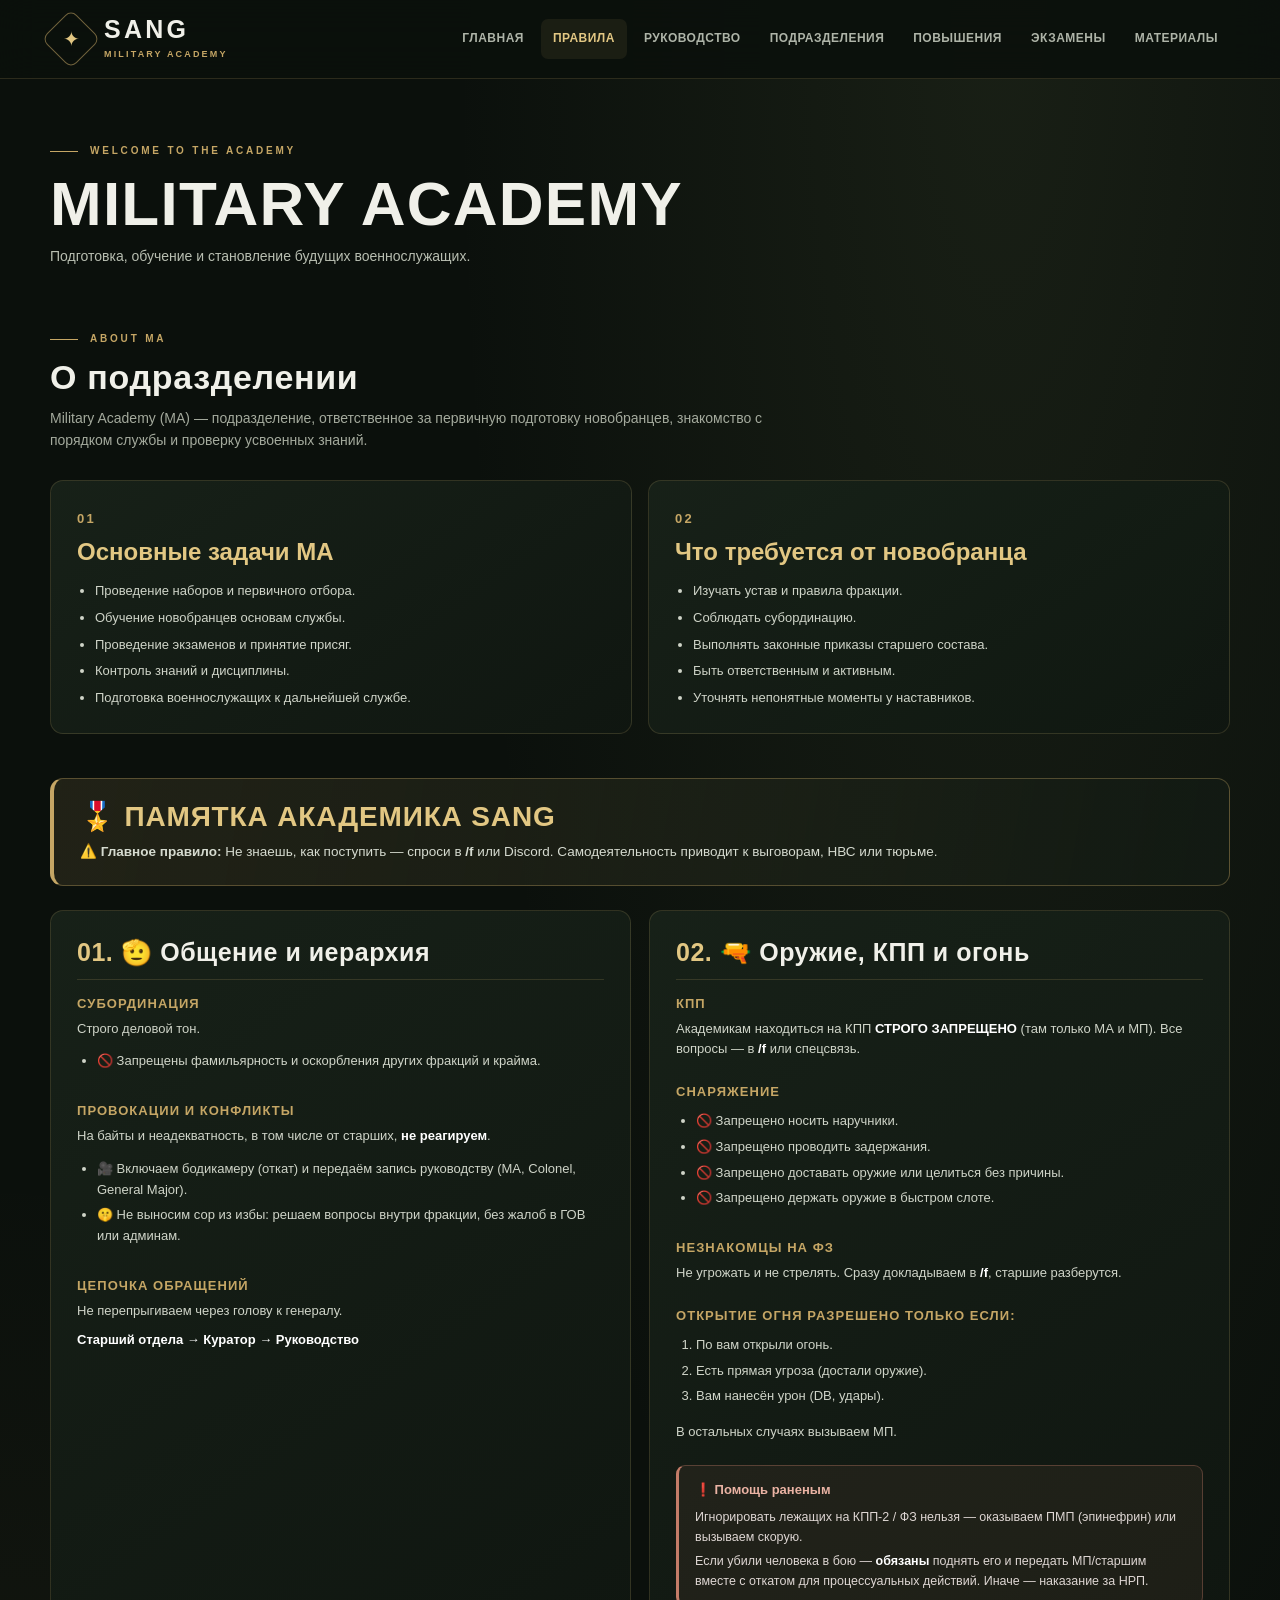
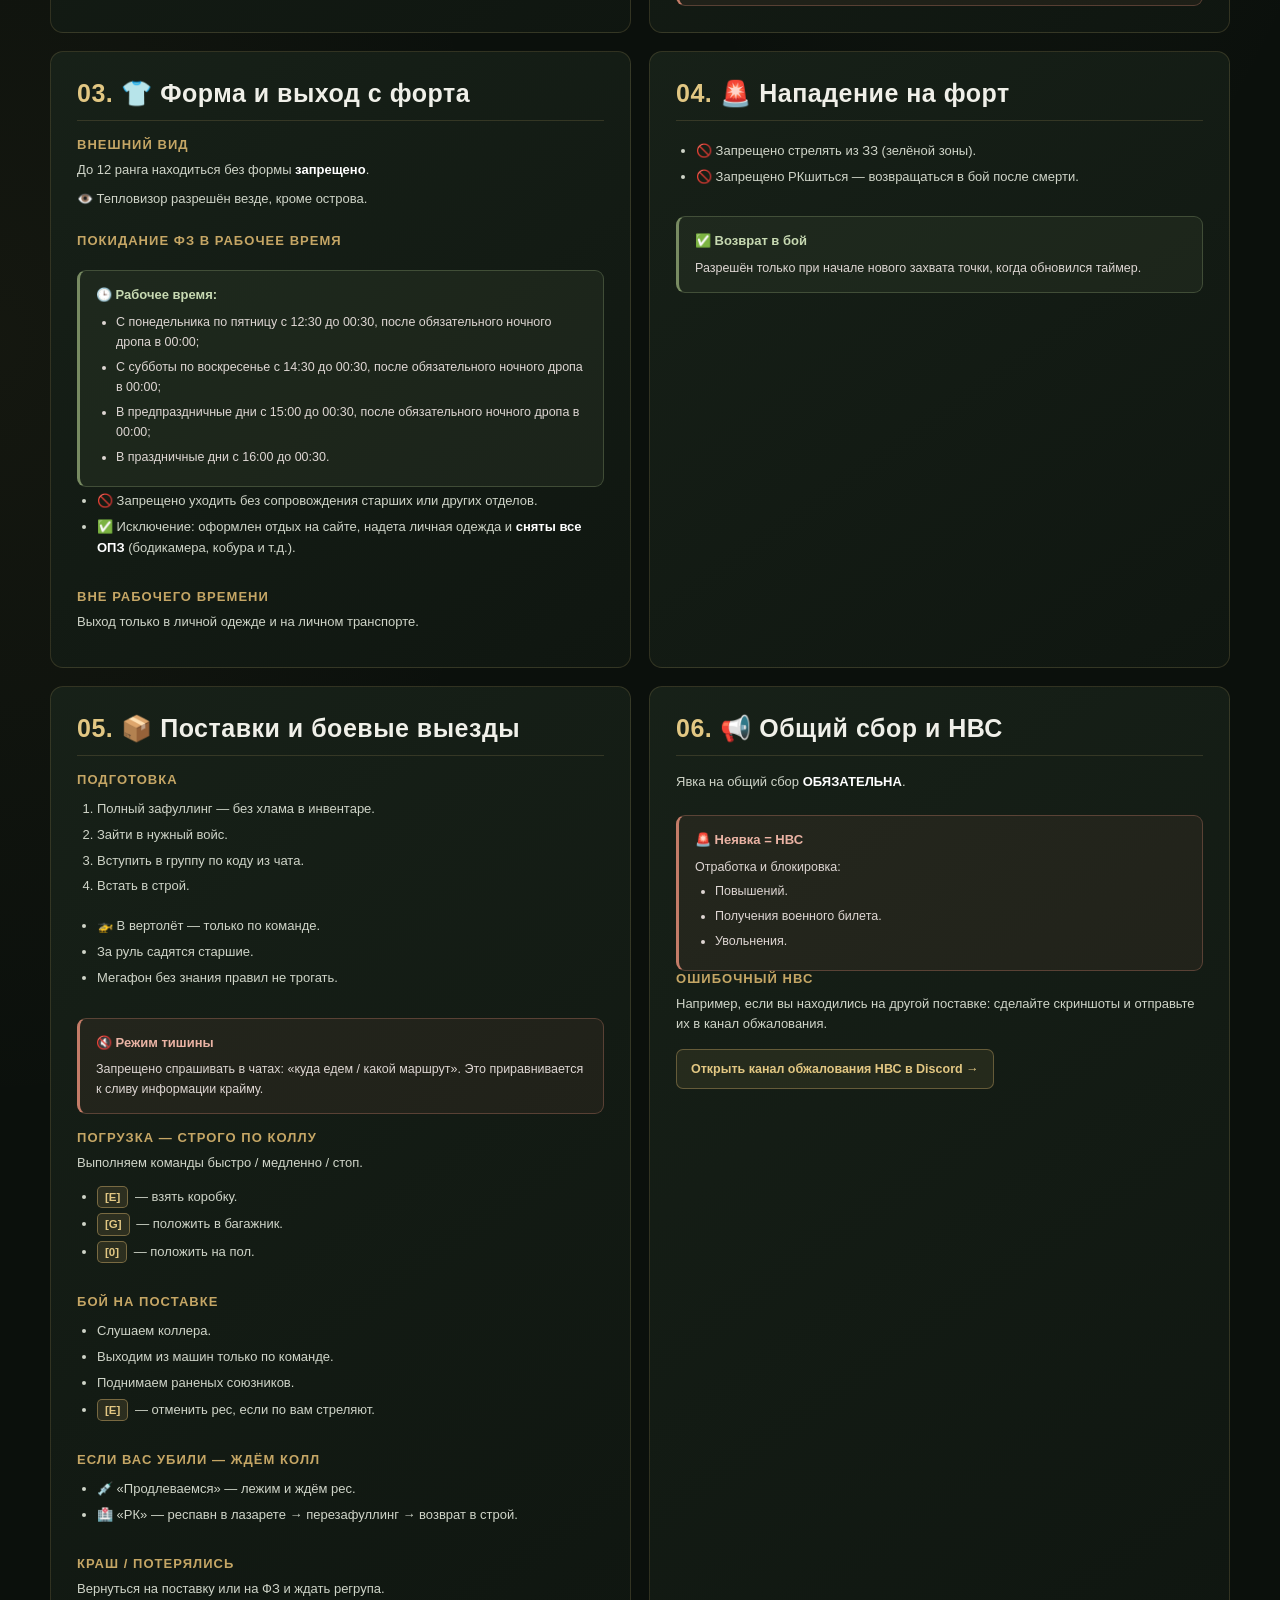
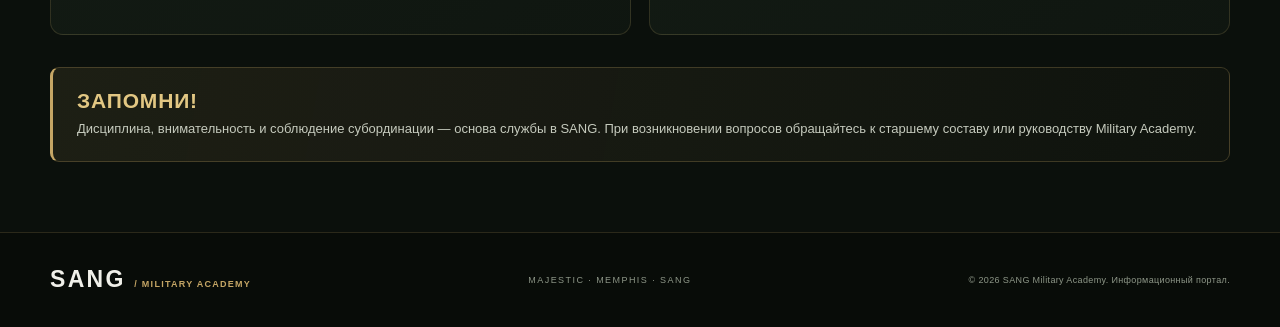
==== commit c472d1f6: "Update academy.html" ====
--- a/academy.html
+++ b/academy.html
@@ -151,9 +151,14 @@
 
     .page-banner {
       width: 100%;
-      background: linear-gradient(180deg, rgba(24, 34, 25, .65), rgba(11, 16, 12, 0));
-      border-bottom: 1px solid var(--line);
-      padding: 64px 0 40px;
+      background: transparent !important;
+      border: none !important;
+      padding: 64px 0 20px;
+    }
+
+    .page-banner-inner {
+      width: min(var(--max), calc(100% - 44px));
+      margin: 0 auto;
     }
 
     .page-banner-inner {
